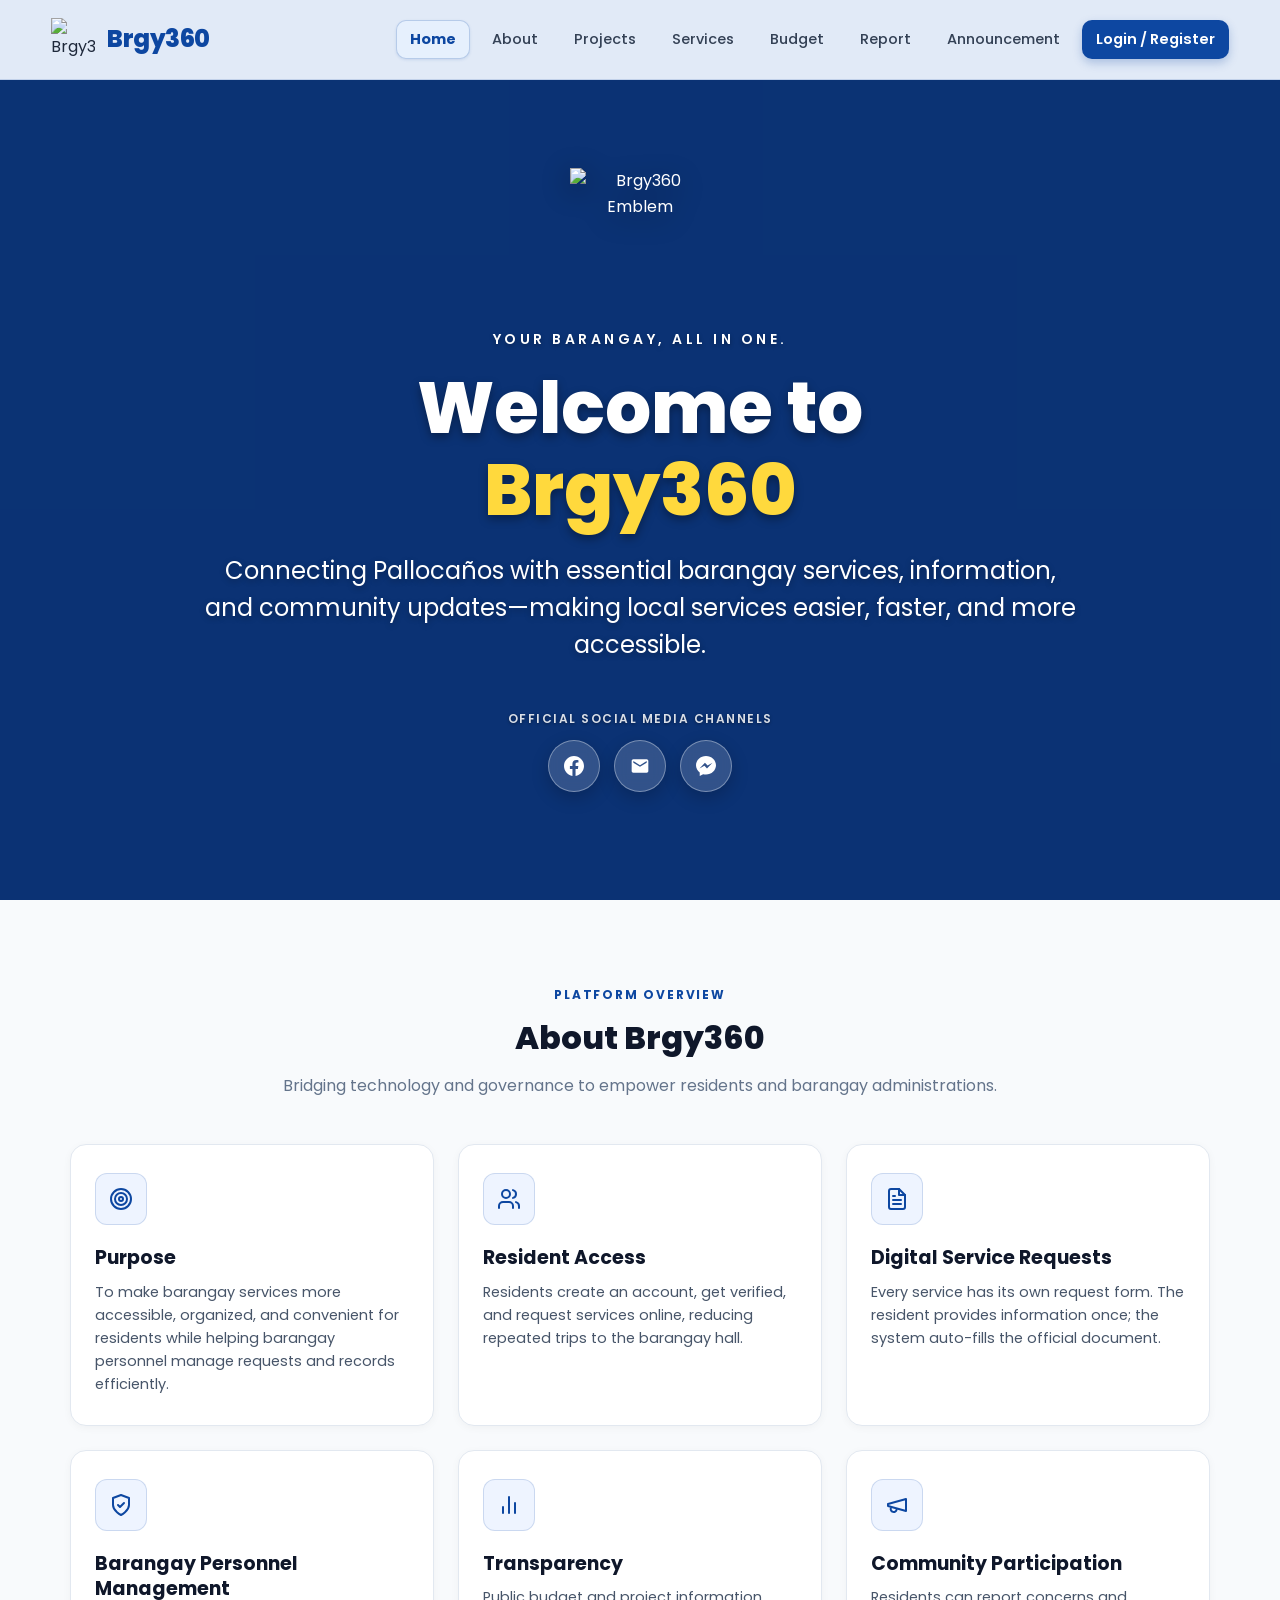
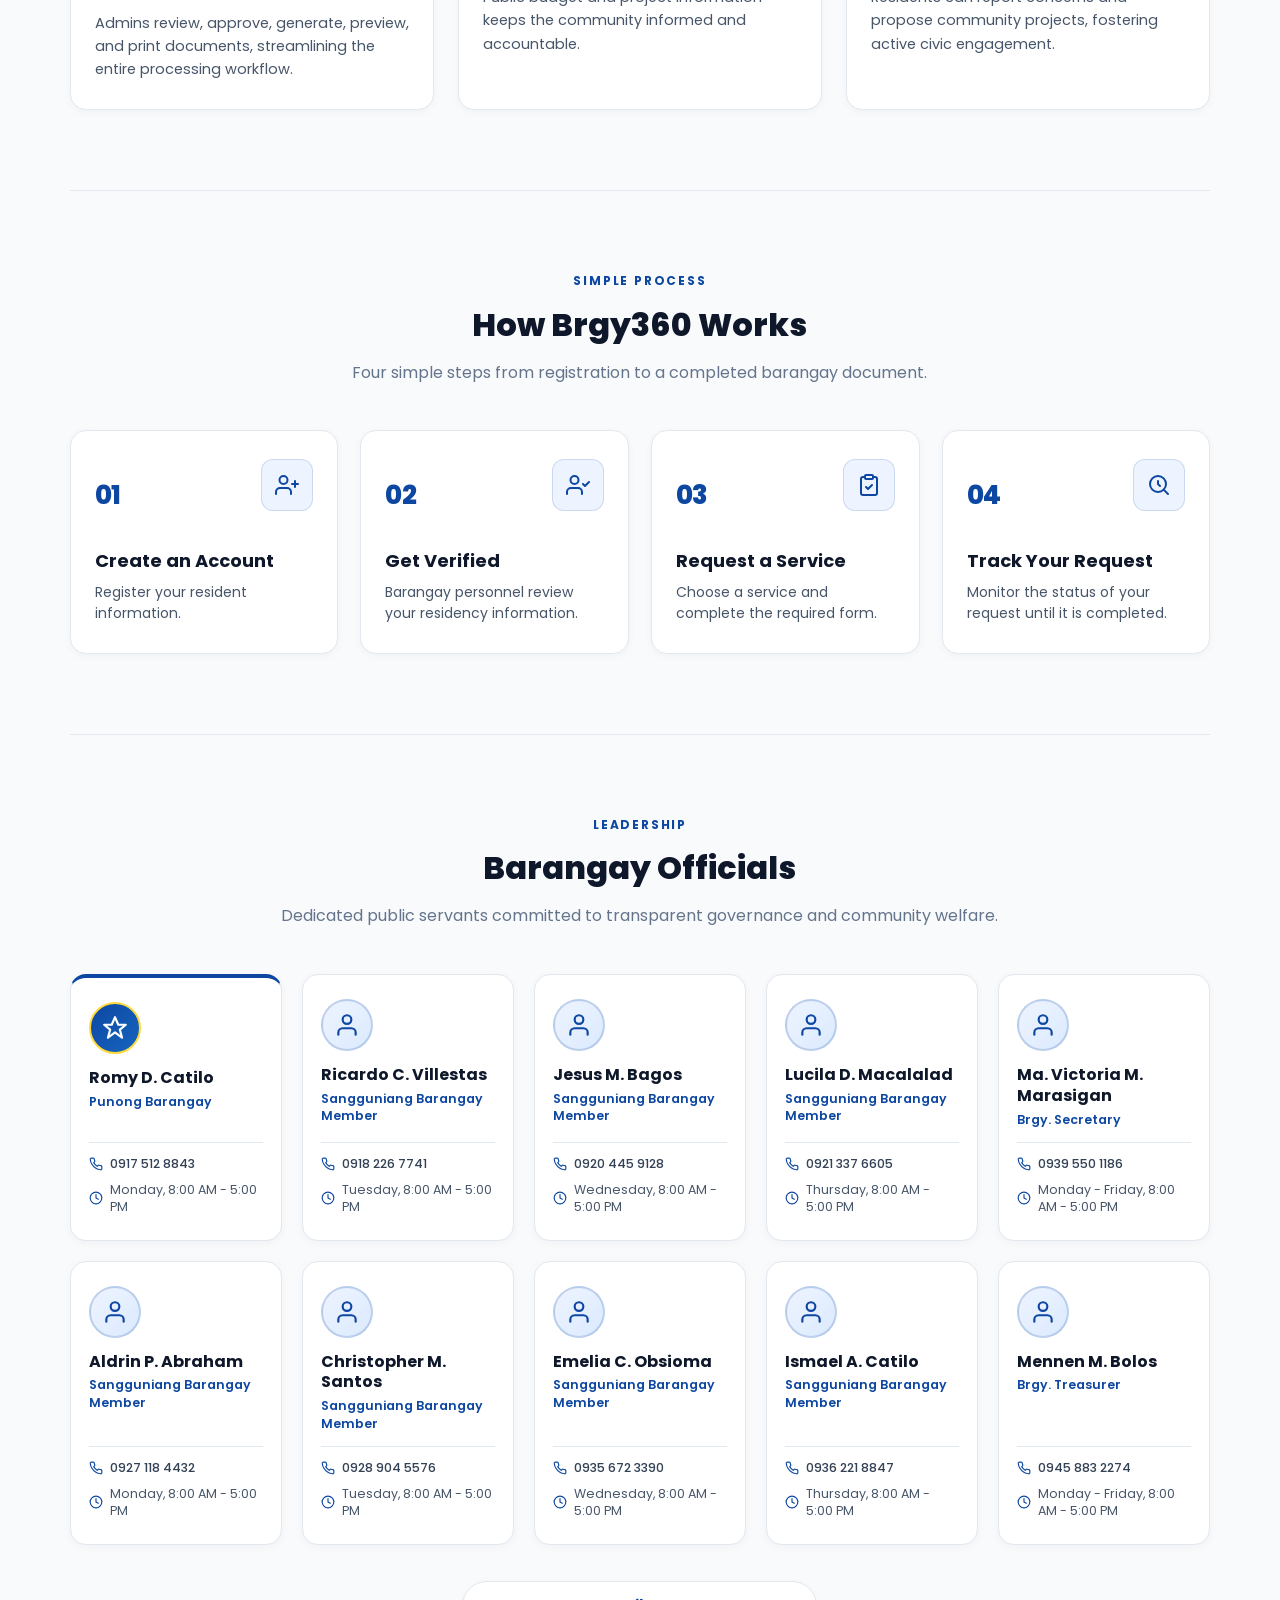
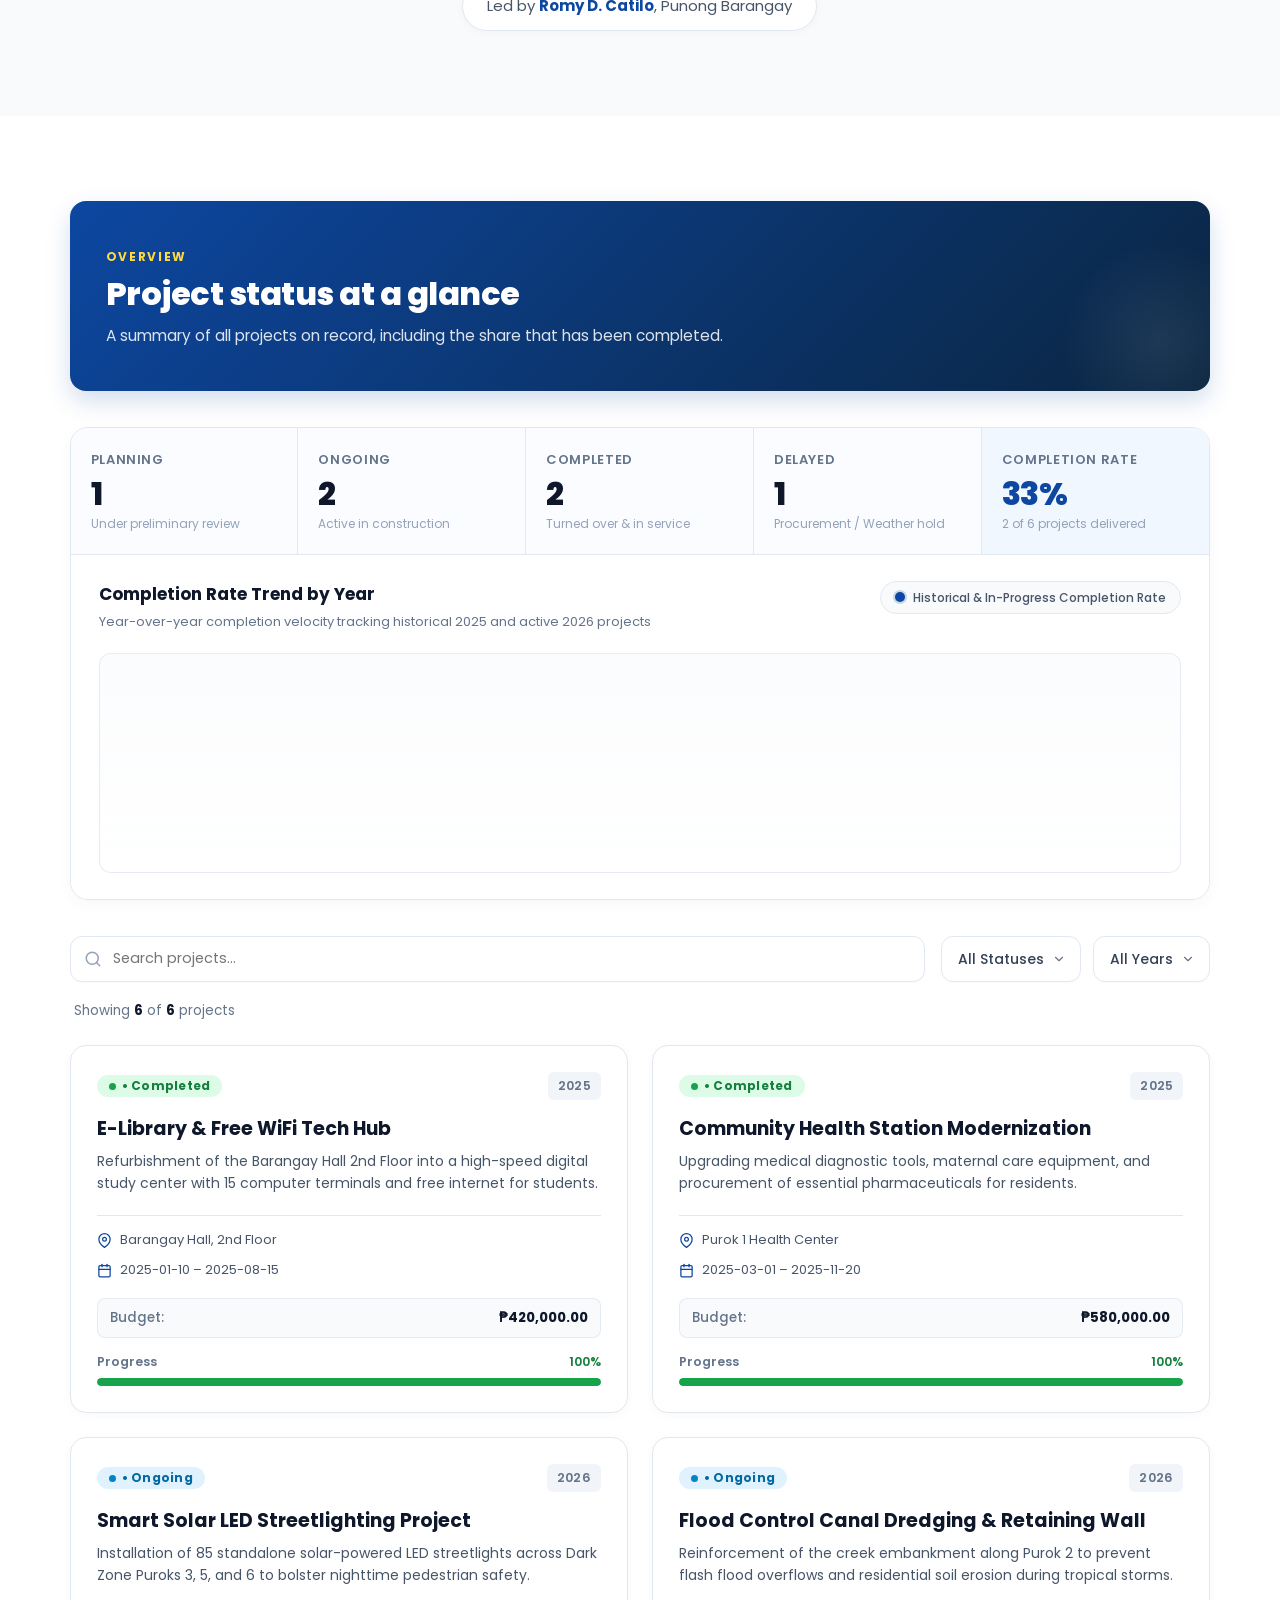
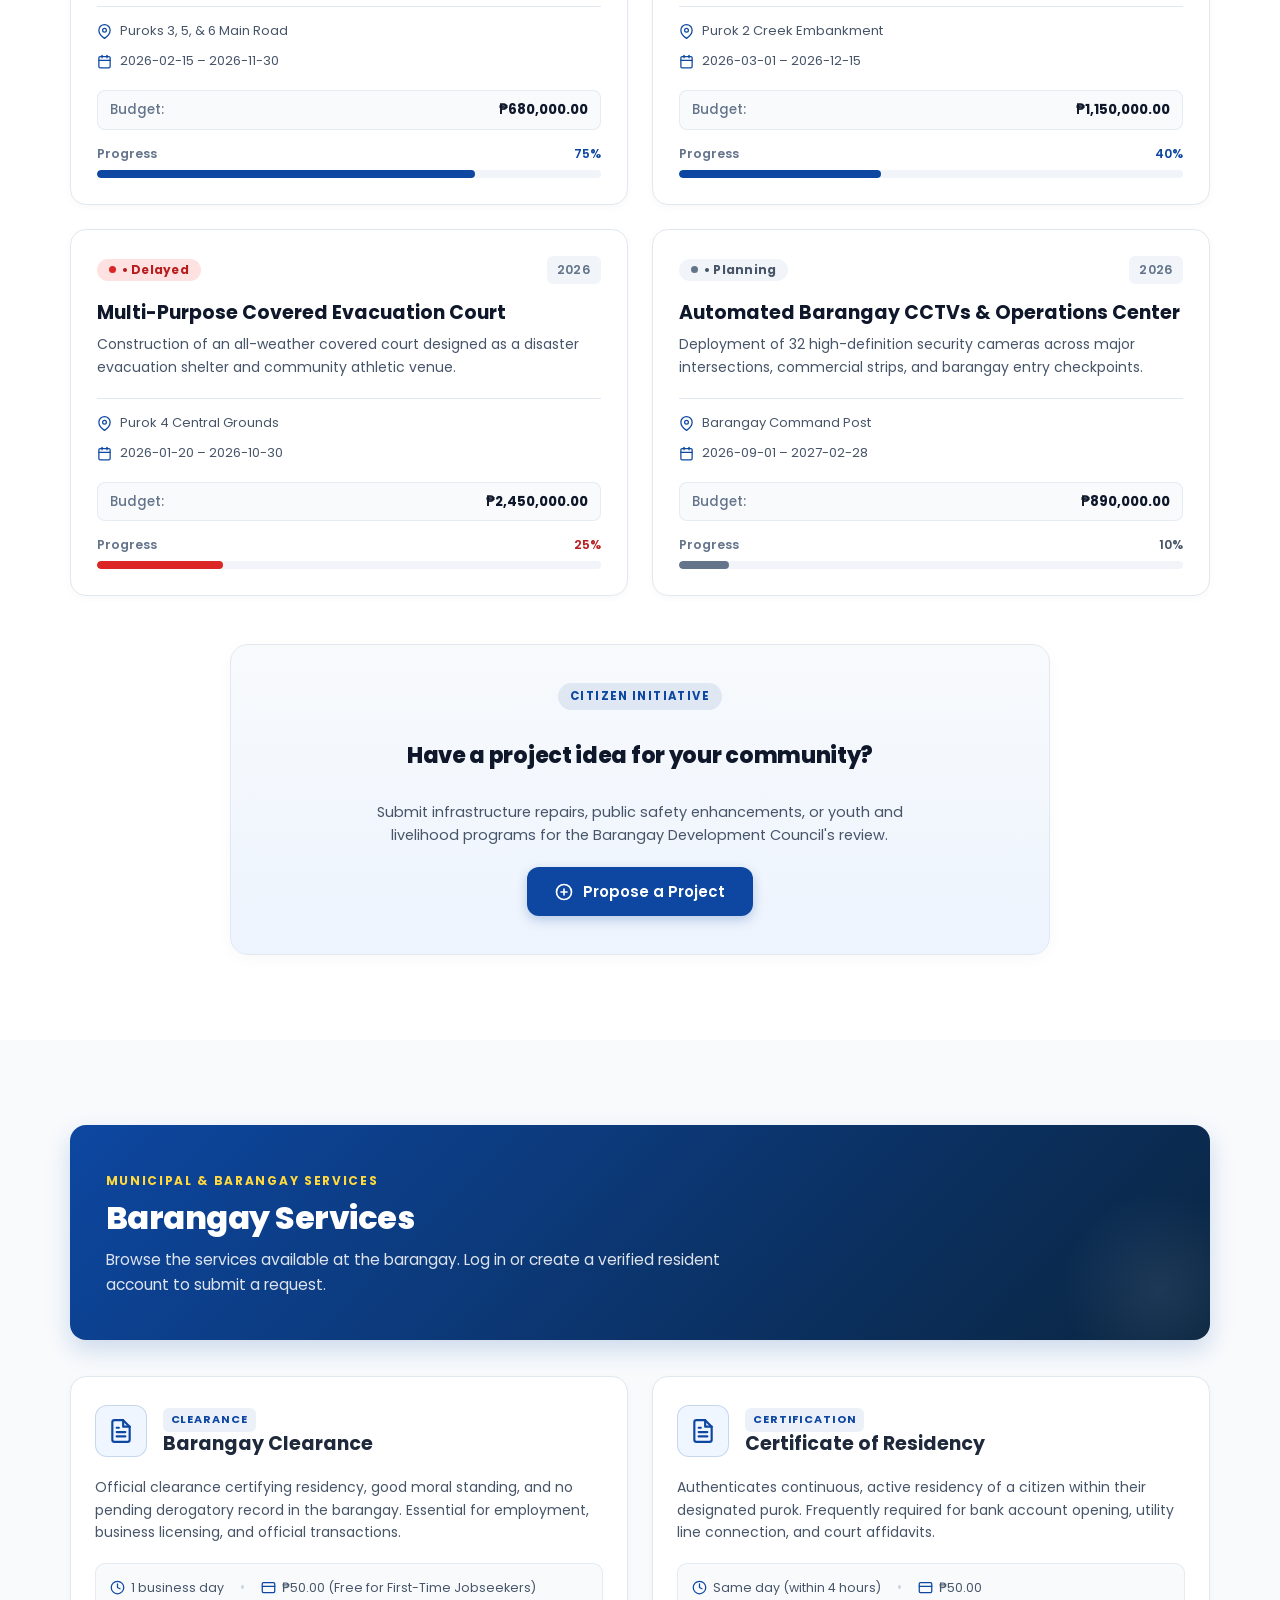
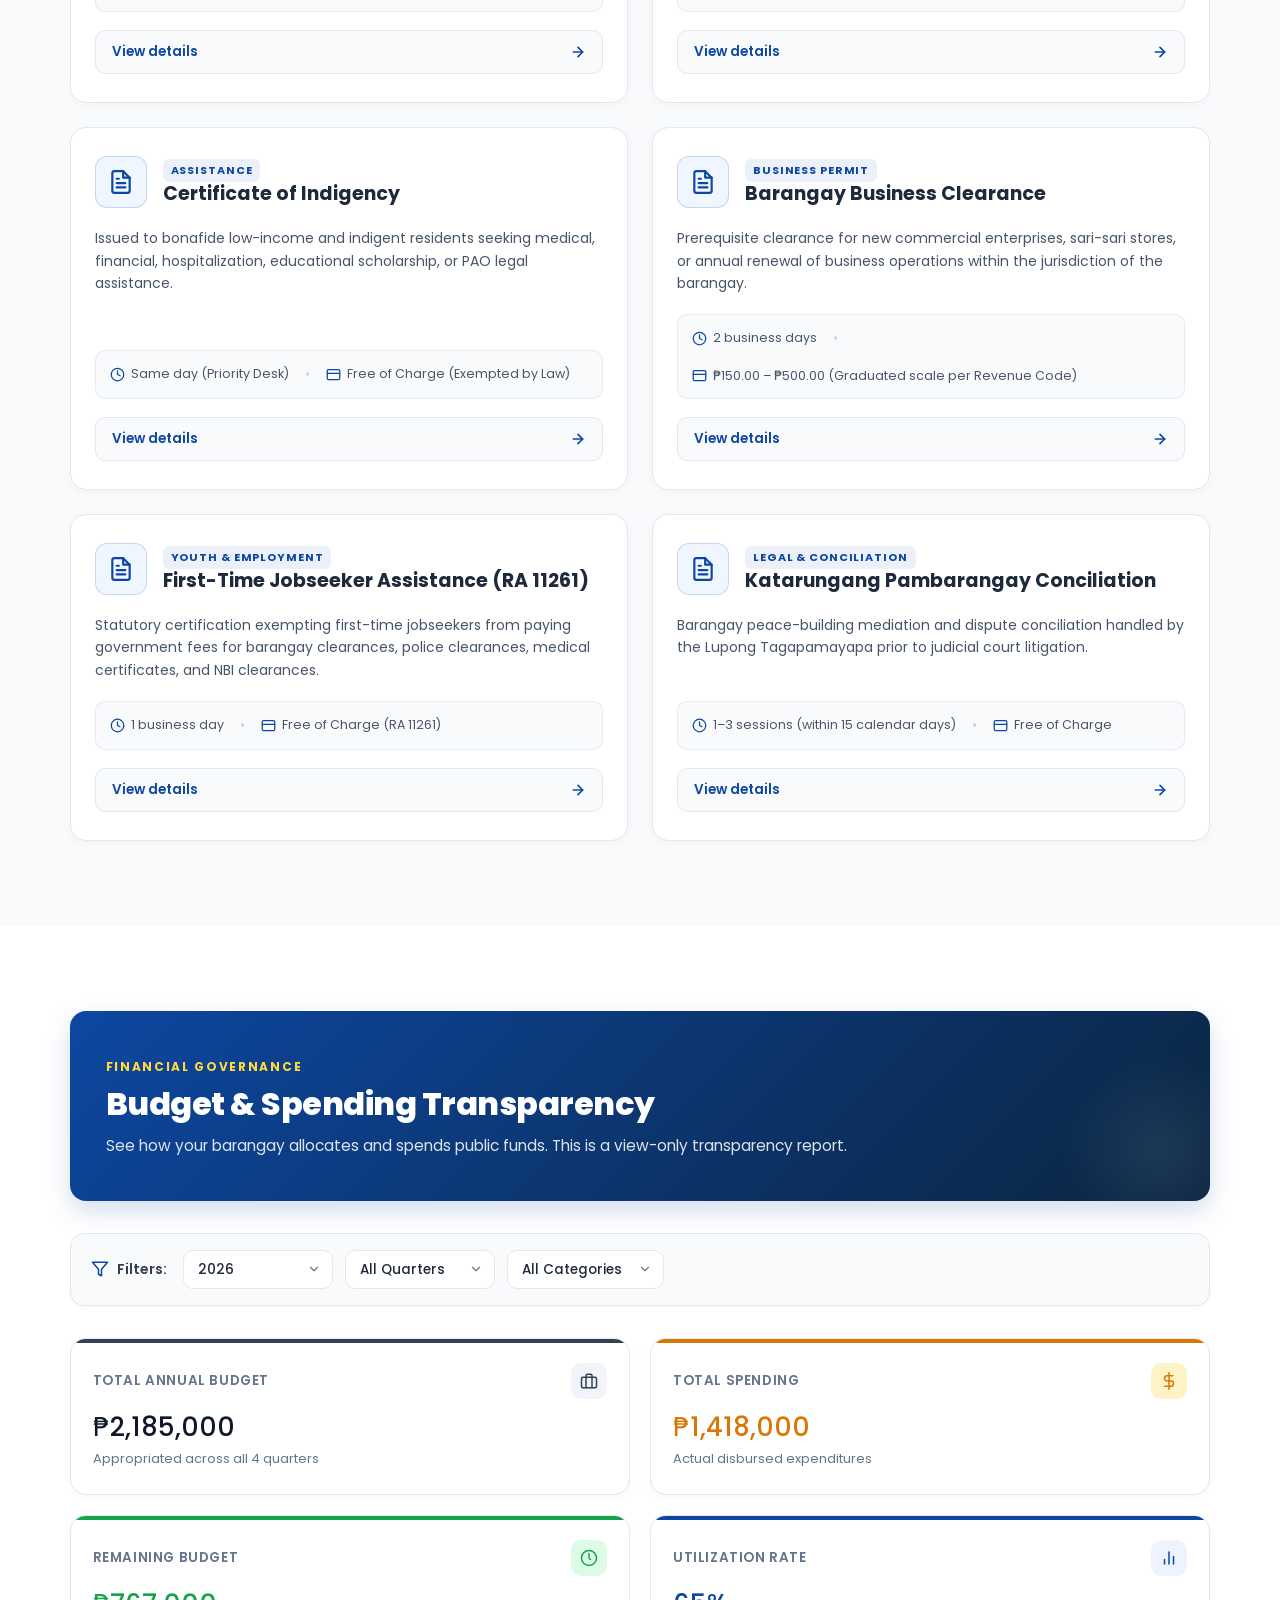
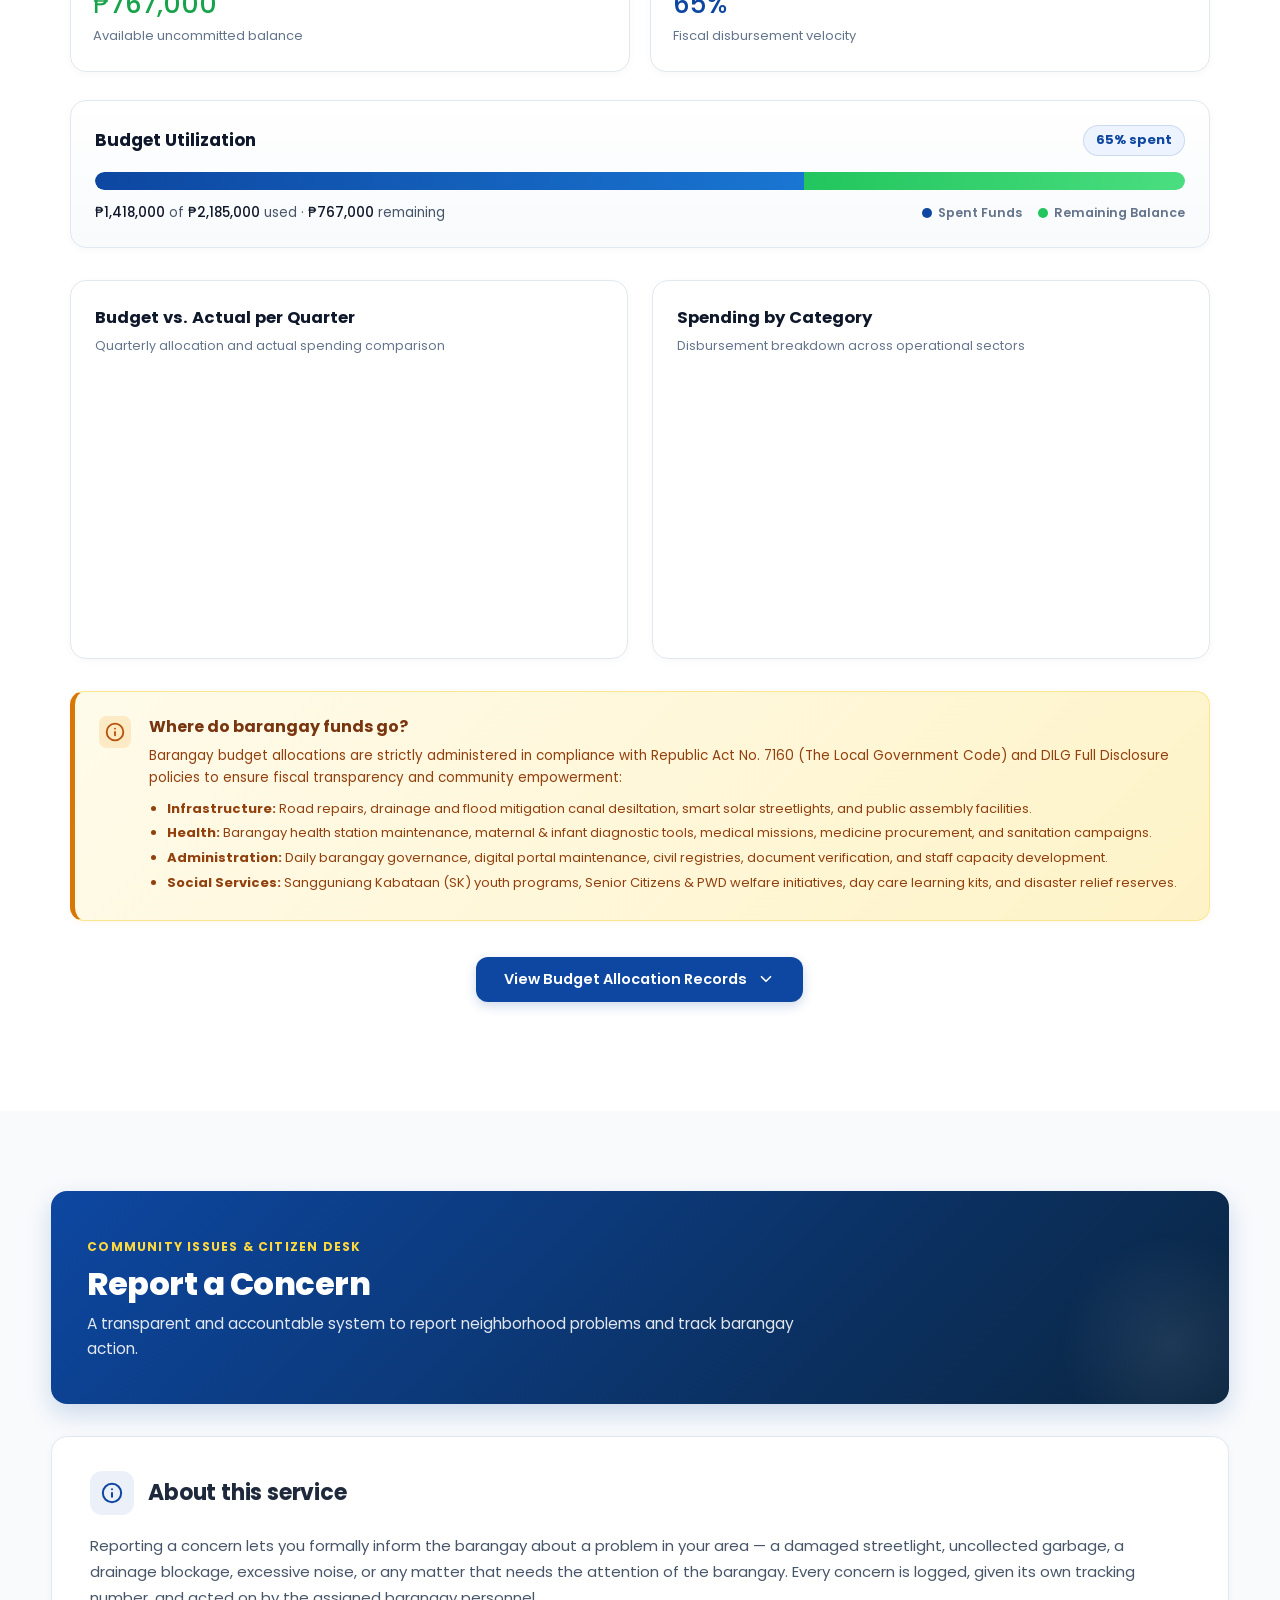
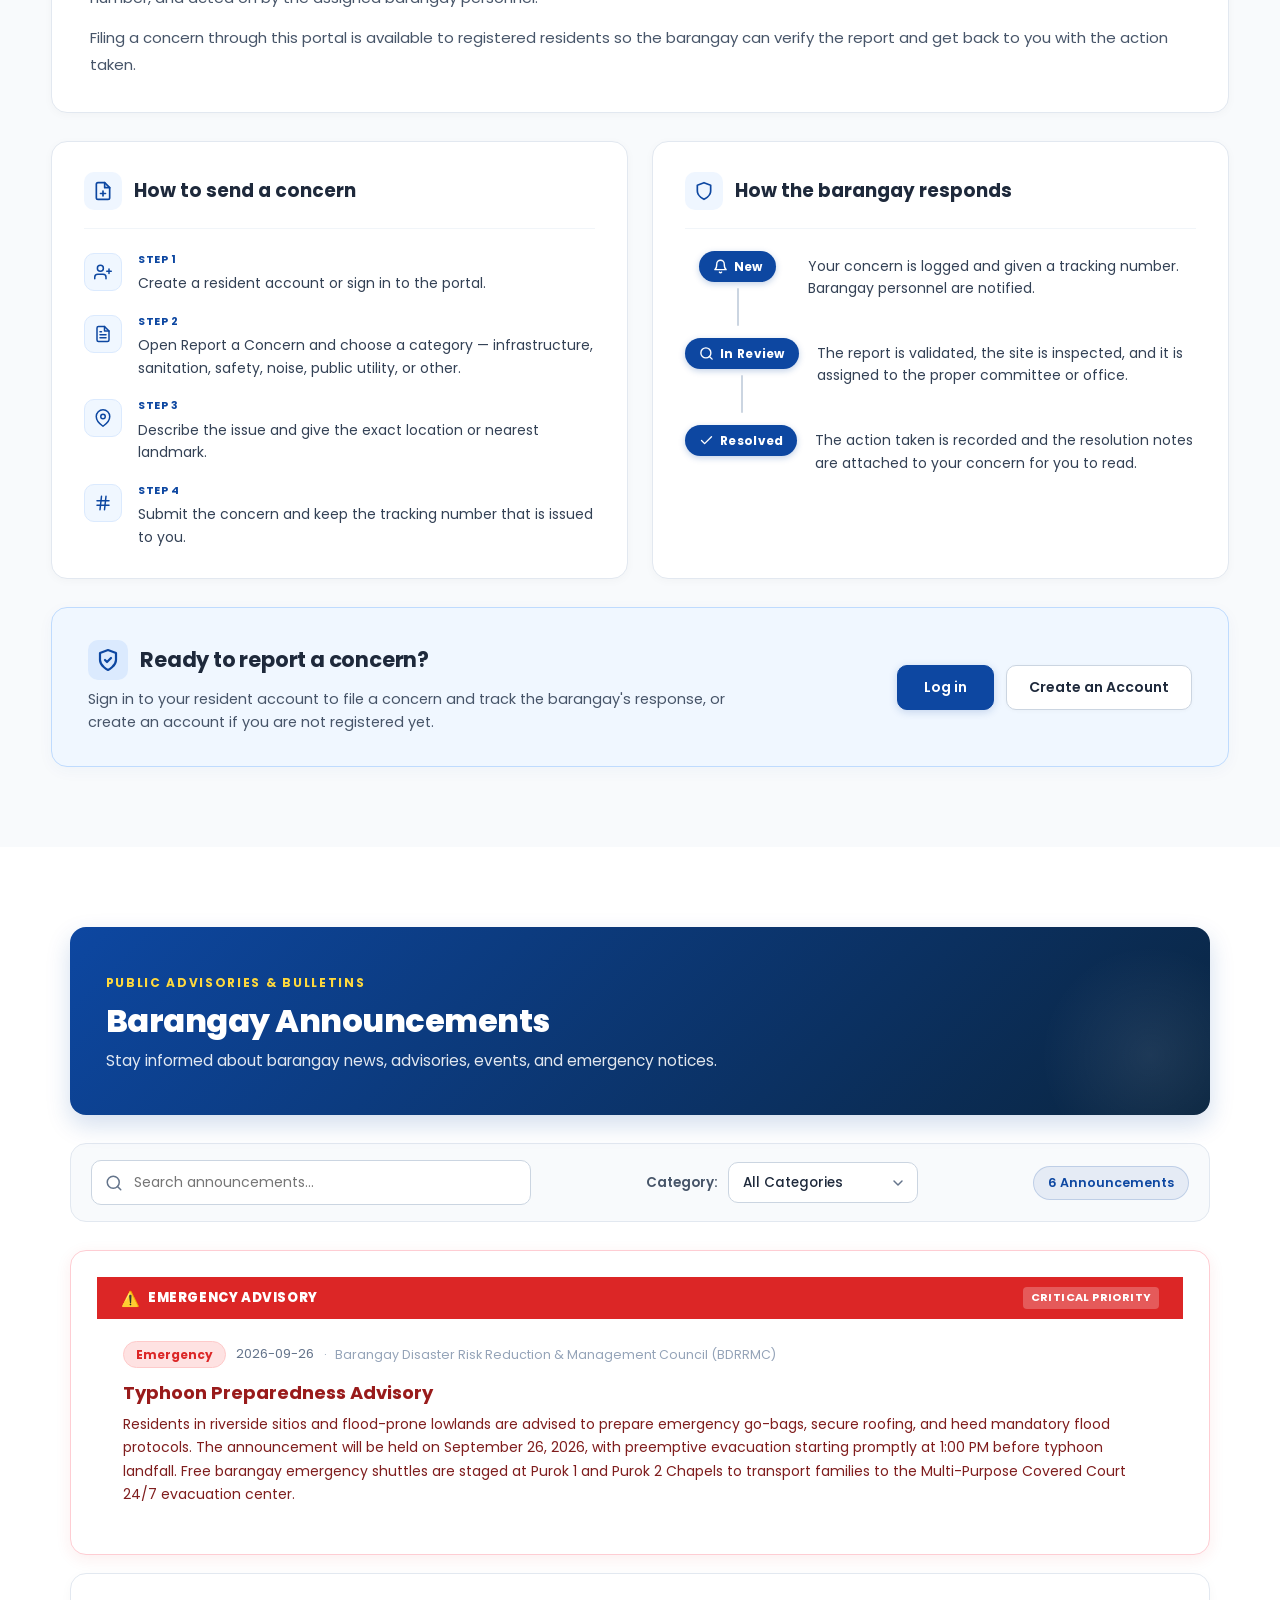
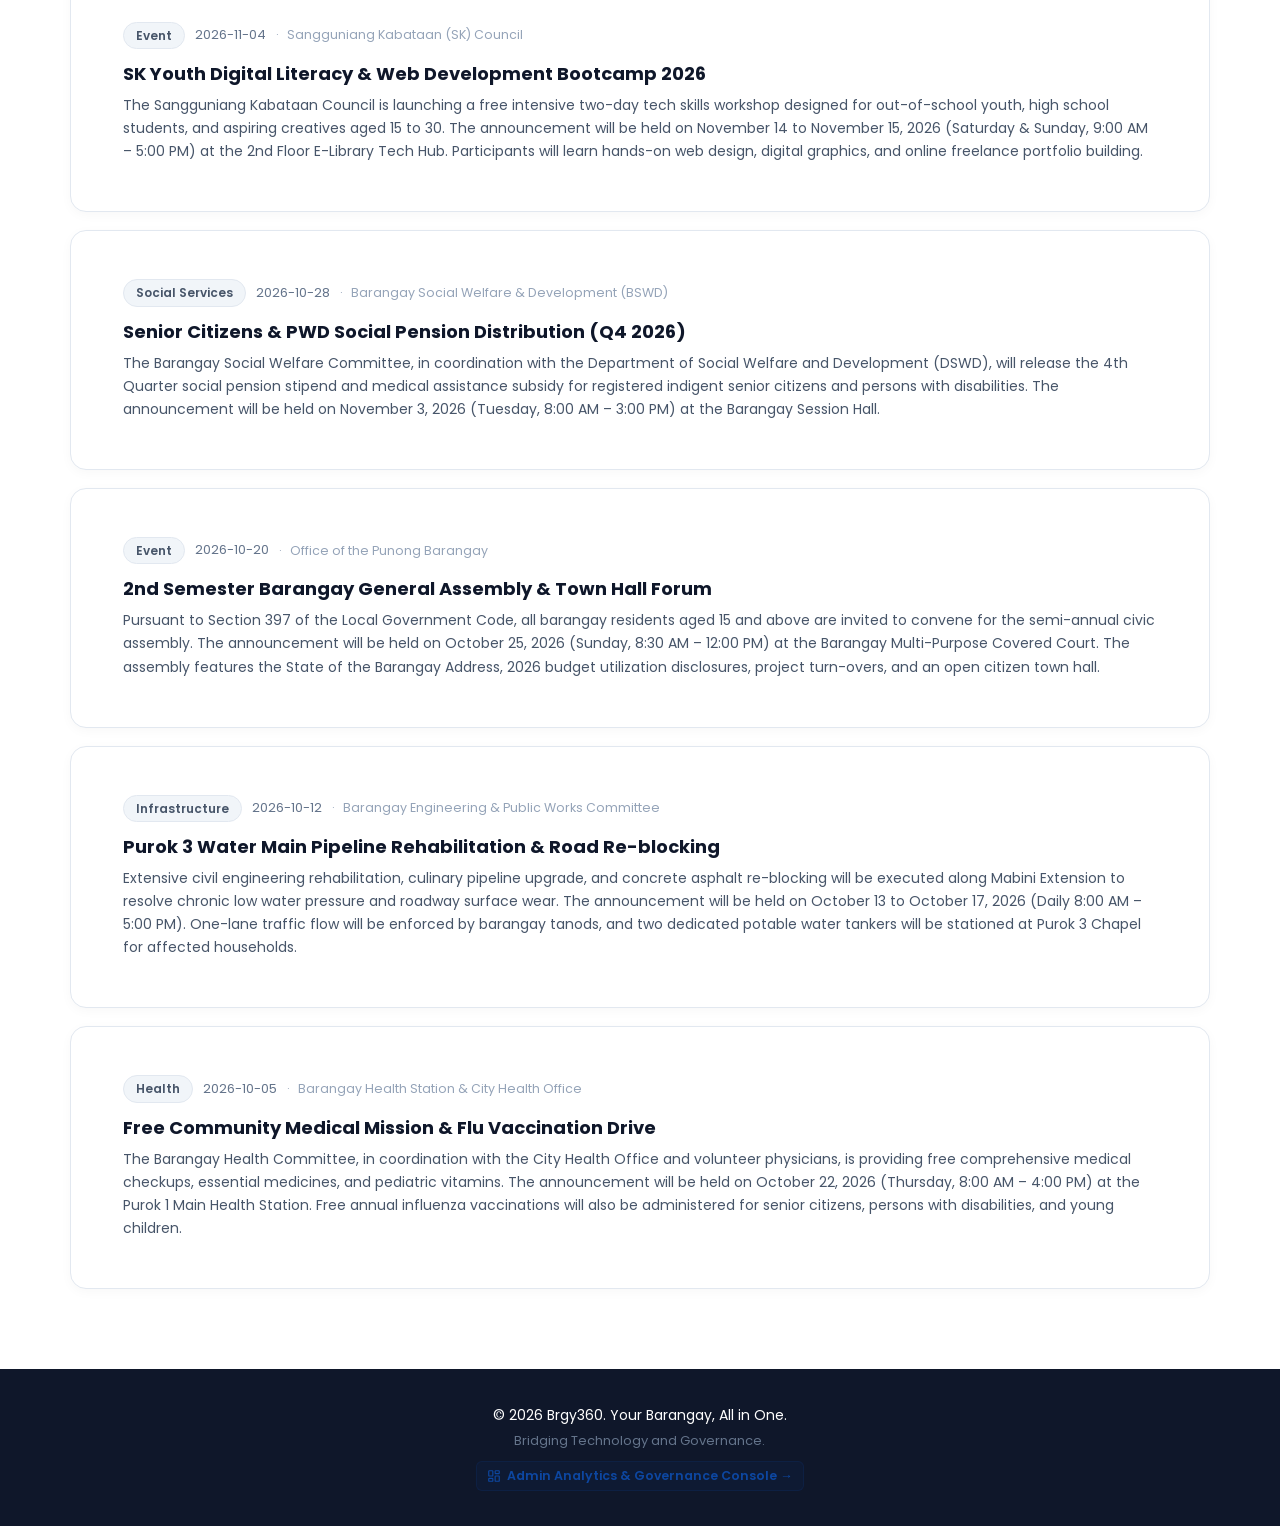
==== index.html @ e234892c "Add files via upload" ====
<!DOCTYPE html>
<html lang="en">
<head>
  <meta charset="UTF-8">
  <meta name="viewport" content="width=device-width, initial-scale=1.0">
  <title>Brgy360 - Barangay Services Platform</title>
  <meta name="description" content="Brgy360 civic governance platform with full-spectrum descriptive, predictive, and prescriptive analytics console for Barangay Pallocan West.">
  <meta property="og:title" content="Brgy360 - Barangay Services Platform">
  <meta property="og:description" content="Brgy360 civic governance platform with full-spectrum descriptive, predictive, and prescriptive analytics console for Barangay Pallocan West.">

  <!-- Google Font: Poppins (Complete weights for consistent typography) -->
  <link rel="preconnect" href="https://fonts.googleapis.com">
  <link rel="preconnect" href="https://fonts.gstatic.com" crossorigin>
  <link href="https://fonts.googleapis.com/css2?family=Poppins:ital,wght@0,300;0,400;0,500;0,600;0,700;0,800;0,900;1,400;1,600&display=swap" rel="stylesheet">

  <link rel="stylesheet" href="style.css">
  <link rel="stylesheet" href="about.css">
  <link rel="stylesheet" href="projects.css">
  <link rel="stylesheet" href="services.css">
  <link rel="stylesheet" href="budget.css">
  <link rel="stylesheet" href="announcements.css">
  <link rel="stylesheet" href="reports.css">
  <link rel="stylesheet" href="auth.css">
  <!-- Universal Authentication & Route Guard -->
  <script type="module" src="./auth.js"></script>
  <!-- Chart.js CDN for trend chart -->
  <script src="https://cdn.jsdelivr.net/npm/chart.js"></script>
</head>
<body>

  <!-- NAVBAR -->
  <nav class="navbar" id="navbar">
    <div class="nav-container">
      <!-- Left side: Logo & Title -->
      <a href="#home" class="logo-group">
        <img src="assets/logo.png" alt="Brgy360 Logo" class="nav-logo">
        <span class="nav-title">Brgy360</span>
      </a>

      <!-- Mobile hamburger toggle button -->
      <button class="menu-toggle" id="menuToggle" aria-label="Toggle Navigation">
        <span></span>
        <span></span>
        <span></span>
      </button>

      <!-- Right side: Navigation links -->
      <ul class="nav-links" id="navLinks">
        <li><a href="#home">Home</a></li>
        <li><a href="#about">About</a></li>
        <li><a href="#projects">Projects</a></li>
        <li><a href="#services">Services</a></li>
        <li><a href="#budget">Budget</a></li>
        <li><a href="#reports">Report</a></li>
        <li><a href="#announcements">Announcement</a></li>
        <li id="navAuthSlot"><a href="#login" class="nav-btn-auth" id="openLoginBtn">Login / Register</a></li>
      </ul>
    </div>
  </nav>

  <!-- HERO SECTION -->
  <header class="hero" id="home">

    <!-- Background photo slideshow -->
  <div class="hero-slides">
        <div class="hero-slide active" style="background-image: url('assets/brgy.jpg');"></div>
        <div class="hero-slide" style="background-image: url('assets/brgy1.jpg');"></div>
        <div class="hero-slide" style="background-image: url('assets/brgy2.jpg');"></div>
        <div class="hero-slide" style="background-image: url('assets/brgy3.jpg');"></div>
        <div class="hero-slide" style="background-image: url('assets/brgy4.jpg');"></div>
        <div class="hero-slide" style="background-image: url('assets/brgy5.jpg');"></div>
    </div>

    <div class="hero-content">
      <!-- Large centered logo (approx 140px) -->
      <img src="assets/logo1.png" alt="Brgy360 Emblem" class="hero-logo">

      <!-- Small uppercase tagline -->
      <p class="tagline">Your Barangay, All in One.</p>

      <!-- Main heading wrapping onto 2 lines -->
      <h1 class="hero-heading">
        <span class="text-white">Welcome to</span>
        <span class="text-yellow">Brgy360</span>
      </h1>

      <!-- Subheading -->
      <p class="hero-subheading">
        Connecting Pallocaños with essential barangay services, information, and community updates—making local services easier, faster, and more accessible.
      </p>

      <!-- Social Media Circular Link Buttons -->
      <div class="social-links-wrap">
        <span class="social-links-title">Official Social Media Channels</span>
        <div class="social-circle-group">
          <!-- Facebook -->
          <a href="https://www.facebook.com/profile.php?id=61553126976171" target="_blank" rel="noopener noreferrer" class="social-circle-btn facebook" title="Official Facebook Page" aria-label="Official Facebook Page">
            <svg viewBox="0 0 24 24"><path d="M24 12.073c0-6.627-5.373-12-12-12s-12 5.373-12 12c0 5.99 4.388 10.954 10.125 11.854v-8.385H7.078v-3.47h3.047V9.43c0-3.007 1.792-4.669 4.533-4.669 1.312 0 2.686.235 2.686.235v2.953H15.83c-1.491 0-1.956.925-1.956 1.874v2.25h3.328l-.532 3.47h-2.796v8.385C19.612 23.027 24 18.062 24 12.073z"/></svg>
          </a>

          <!-- Email -->
          <a href="https://mail.google.com/mail/?view=cm&fs=1&to=info.pallocanwest@gmail.com" target="_blank" rel="noopener noreferrer" class="social-circle-btn email" title="Official Barangay Email" aria-label="Official Barangay Email">
            <svg viewBox="0 0 24 24"><path d="M20 4H4c-1.1 0-1.99.9-1.99 2L2 18c0 1.1.9 2 2 2h16c1.1 0 2-.9 2-2V6c0-1.1-.9-2-2-2zm0 4l-8 5-8-5V6l8 5 8-5v2z"/></svg>
          </a>

          <!-- Messenger -->
          <a href="https://m.me/61553126976171" target="_blank" rel="noopener noreferrer" class="social-circle-btn messenger" title="Official Barangay Messenger Desk" aria-label="Official Messenger">
            <svg viewBox="0 0 24 24"><path d="M12 0C5.373 0 0 4.974 0 11.111c0 3.498 1.744 6.614 4.469 8.654V24l4.088-2.242c1.092.302 2.247.464 3.443.464 6.627 0 12-4.975 12-11.111C24 4.974 18.627 0 12 0zm1.191 14.963l-3.055-3.26-5.963 3.26L10.732 8.24l3.131 3.259L19.75 8.24l-6.559 6.723z"/></svg>
          </a>
        </div>
      </div>
    </div>
  </header>

  <!-- ==========================================================
       ABOUT SECTION (#about)
       Order:
       1. Feature cards (6 cards, 3 cols x 2 rows)
       2. "How Brgy360 Works" (4-step process)
       3. Barangay Officials (5 cols x 2 rows = 10 people total)
       ========================================================== -->


  <section class="section bg-light about-section" id="about">
    <div class="container">

      <!-- BLOCK 1: FEATURE CARDS BLOCK -->
      <div class="about-block">
        <div class="section-title-wrap">
          <span class="kicker">Platform Overview</span>
          <h2>About Brgy360</h2>
          <p>Bridging technology and governance to empower residents and barangay administrations.</p>
        </div>

        <div class="about-features-grid">
          <!-- Card 1: Purpose -->
          <article class="about-card feature-card">
            <div class="icon-tile" aria-hidden="true">
              <svg class="icon-svg" viewBox="0 0 24 24" fill="none" stroke="currentColor" stroke-width="2" stroke-linecap="round" stroke-linejoin="round">
                <circle cx="12" cy="12" r="10"/>
                <circle cx="12" cy="12" r="6"/>
                <circle cx="12" cy="12" r="2"/>
              </svg>
            </div>
            <h3>Purpose</h3>
            <p class="feature-card-desc">To make barangay services more accessible, organized, and convenient for residents while helping barangay personnel manage requests and records efficiently.</p>
          </article>

          <!-- Card 2: Resident Access -->
          <article class="about-card feature-card">
            <div class="icon-tile" aria-hidden="true">
              <svg class="icon-svg" viewBox="0 0 24 24" fill="none" stroke="currentColor" stroke-width="2" stroke-linecap="round" stroke-linejoin="round">
                <path d="M16 21v-2a4 4 0 0 0-4-4H6a4 4 0 0 0-4 4v2"/>
                <circle cx="9" cy="7" r="4"/>
                <path d="M22 21v-2a4 4 0 0 0-3-3.87"/>
                <path d="M16 3.13a4 4 0 0 1 0 7.75"/>
              </svg>
            </div>
            <h3>Resident Access</h3>
            <p class="feature-card-desc">Residents create an account, get verified, and request services online, reducing repeated trips to the barangay hall.</p>
          </article>

          <!-- Card 3: Digital Service Requests -->
          <article class="about-card feature-card">
            <div class="icon-tile" aria-hidden="true">
              <svg class="icon-svg" viewBox="0 0 24 24" fill="none" stroke="currentColor" stroke-width="2" stroke-linecap="round" stroke-linejoin="round">
                <path d="M14 2H6a2 2 0 0 0-2 2v16a2 2 0 0 0 2 2h12a2 2 0 0 0 2-2V8z"/>
                <polyline points="14 2 14 8 20 8"/>
                <line x1="16" y1="13" x2="8" y2="13"/>
                <line x1="16" y1="17" x2="8" y2="17"/>
                <polyline points="10 9 9 9 8 9"/>
              </svg>
            </div>
            <h3>Digital Service Requests</h3>
            <p class="feature-card-desc">Every service has its own request form. The resident provides information once; the system auto-fills the official document.</p>
          </article>

          <!-- Card 4: Barangay Personnel Management -->
          <article class="about-card feature-card">
            <div class="icon-tile" aria-hidden="true">
              <svg class="icon-svg" viewBox="0 0 24 24" fill="none" stroke="currentColor" stroke-width="2" stroke-linecap="round" stroke-linejoin="round">
                <path d="M12 22s8-4 8-10V5l-8-3-8 3v7c0 6 8 10 8 10z"/>
                <polyline points="9 12 11 14 15 10"/>
              </svg>
            </div>
            <h3>Barangay Personnel Management</h3>
            <p class="feature-card-desc">Admins review, approve, generate, preview, and print documents, streamlining the entire processing workflow.</p>
          </article>

          <!-- Card 5: Transparency -->
          <article class="about-card feature-card">
            <div class="icon-tile" aria-hidden="true">
              <svg class="icon-svg" viewBox="0 0 24 24" fill="none" stroke="currentColor" stroke-width="2" stroke-linecap="round" stroke-linejoin="round">
                <line x1="18" y1="20" x2="18" y2="10"/>
                <line x1="12" y1="20" x2="12" y2="4"/>
                <line x1="6" y1="20" x2="6" y2="14"/>
              </svg>
            </div>
            <h3>Transparency</h3>
            <p class="feature-card-desc">Public budget and project information keeps the community informed and accountable.</p>
          </article>

          <!-- Card 6: Community Participation -->
          <article class="about-card feature-card">
            <div class="icon-tile" aria-hidden="true">
              <svg class="icon-svg" viewBox="0 0 24 24" fill="none" stroke="currentColor" stroke-width="2" stroke-linecap="round" stroke-linejoin="round">
                <path d="m3 11 18-5v12L3 13v-2z"/>
                <path d="M11.6 16.8a3 3 0 1 1-5.8-1.6"/>
              </svg>
            </div>
            <h3>Community Participation</h3>
            <p class="feature-card-desc">Residents can report concerns and propose community projects, fostering active civic engagement.</p>
          </article>
        </div>
      </div>

      <!-- BLOCK 2: "HOW BRGY360 WORKS" (4-STEP PROCESS) -->
      <div class="about-block">
        <div class="section-title-wrap">
          <span class="kicker">SIMPLE PROCESS</span>
          <h2>How Brgy360 Works</h2>
          <p>Four simple steps from registration to a completed barangay document.</p>
        </div>

        <div class="about-steps-grid">
          <!-- Step 01 -->
          <article class="about-card step-card">
            <div class="step-header">
              <span class="step-number">01</span>
              <div class="icon-tile" aria-hidden="true">
                <svg class="icon-svg" viewBox="0 0 24 24" fill="none" stroke="currentColor" stroke-width="2" stroke-linecap="round" stroke-linejoin="round">
                  <path d="M16 21v-2a4 4 0 0 0-4-4H5a4 4 0 0 0-4 4v2"/>
                  <circle cx="8.5" cy="7" r="4"/>
                  <line x1="20" y1="8" x2="20" y2="14"/>
                  <line x1="23" y1="11" x2="17" y2="11"/>
                </svg>
              </div>
            </div>
            <h3>Create an Account</h3>
            <p class="step-card-desc">Register your resident information.</p>
          </article>

          <!-- Step 02 -->
          <article class="about-card step-card">
            <div class="step-header">
              <span class="step-number">02</span>
              <div class="icon-tile" aria-hidden="true">
                <svg class="icon-svg" viewBox="0 0 24 24" fill="none" stroke="currentColor" stroke-width="2" stroke-linecap="round" stroke-linejoin="round">
                  <path d="M16 21v-2a4 4 0 0 0-4-4H5a4 4 0 0 0-4 4v2"/>
                  <circle cx="8.5" cy="7" r="4"/>
                  <polyline points="17 11 19 13 23 9"/>
                </svg>
              </div>
            </div>
            <h3>Get Verified</h3>
            <p class="step-card-desc">Barangay personnel review your residency information.</p>
          </article>

          <!-- Step 03 -->
          <article class="about-card step-card">
            <div class="step-header">
              <span class="step-number">03</span>
              <div class="icon-tile" aria-hidden="true">
                <svg class="icon-svg" viewBox="0 0 24 24" fill="none" stroke="currentColor" stroke-width="2" stroke-linecap="round" stroke-linejoin="round">
                  <path d="M16 4h2a2 2 0 0 1 2 2v14a2 2 0 0 1-2 2H6a2 2 0 0 1-2-2V6a2 2 0 0 1 2-2h2"/>
                  <rect x="8" y="2" width="8" height="4" rx="1" ry="1"/>
                  <path d="M9 14l2 2 4-4"/>
                </svg>
              </div>
            </div>
            <h3>Request a Service</h3>
            <p class="step-card-desc">Choose a service and complete the required form.</p>
          </article>

          <!-- Step 04 -->
          <article class="about-card step-card">
            <div class="step-header">
              <span class="step-number">04</span>
              <div class="icon-tile" aria-hidden="true">
                <svg class="icon-svg" viewBox="0 0 24 24" fill="none" stroke="currentColor" stroke-width="2" stroke-linecap="round" stroke-linejoin="round">
                  <circle cx="11" cy="11" r="8"/>
                  <line x1="21" y1="21" x2="16.65" y2="16.65"/>
                  <polyline points="11 8 11 11 13 13"/>
                </svg>
              </div>
            </div>
            <h3>Track Your Request</h3>
            <p class="step-card-desc">Monitor the status of your request until it is completed.</p>
          </article>
        </div>
      </div>

      <!-- BLOCK 3: BARANGAY OFFICIALS (5x2 Grid - All 10 Officials) -->
      <div class="about-block">
        <div class="section-title-wrap">
          <span class="kicker">LEADERSHIP</span>
          <h2>Barangay Officials</h2>
          <p>Dedicated public servants committed to transparent governance and community welfare.</p>
        </div>

        <div class="about-officials-grid">

          <!-- ==========================================
               ROW 1, COLUMN 1: Punong Barangay
               ========================================== -->
          <article class="about-card official-card official-r1c1 is-punong-barangay">
            <div class="official-avatar" aria-hidden="true">
              <svg viewBox="0 0 24 24" fill="none" stroke="currentColor" stroke-width="2" stroke-linecap="round" stroke-linejoin="round">
                <path d="M12 2l3 7h7l-5.5 4.5 2 7.5-6.5-5-6.5 5 2-7.5-5.5-4.5h7z"/>
              </svg>
            </div>
            <h3>Romy D. Catilo</h3>
            <p class="official-position">Punong Barangay</p>
            <div class="official-meta">
              <div class="official-contact">
                <svg class="meta-icon" viewBox="0 0 24 24" fill="none" stroke="currentColor" stroke-width="2" stroke-linecap="round" stroke-linejoin="round" aria-hidden="true">
                  <path d="M22 16.92v3a2 2 0 0 1-2.18 2 19.79 19.79 0 0 1-8.63-3.07 19.5 19.5 0 0 1-6-6 19.79 19.79 0 0 1-3.07-8.67A2 2 0 0 1 4.11 2h3a2 2 0 0 1 2 1.72 12.84 12.84 0 0 0 .7 2.81 2 2 0 0 1-.45 2.11L8.09 9.91a16 16 0 0 0 6 6l1.27-1.27a2 2 0 0 1 2.11-.45 12.84 12.84 0 0 0 2.81.7A2 2 0 0 1 22 16.92z"/>
                </svg>
                <a href="tel:09175128843">0917 512 8843</a>
              </div>
              <div class="official-schedule">
                <svg class="meta-icon" viewBox="0 0 24 24" fill="none" stroke="currentColor" stroke-width="2" stroke-linecap="round" stroke-linejoin="round" aria-hidden="true">
                  <circle cx="12" cy="12" r="10"/>
                  <polyline points="12 6 12 12 16 14"/>
                </svg>
                <span>Monday, 8:00 AM - 5:00 PM</span>
              </div>
            </div>
          </article>

          <!-- ==========================================
               ROW 1, COLUMN 2: Sangguniang Member
               ========================================== -->
          <article class="about-card official-card official-r1c2">
            <div class="official-avatar" aria-hidden="true">
              <svg viewBox="0 0 24 24" fill="none" stroke="currentColor" stroke-width="2" stroke-linecap="round" stroke-linejoin="round">
                <path d="M20 21v-2a4 4 0 0 0-4-4H8a4 4 0 0 0-4 4v2"/>
                <circle cx="12" cy="7" r="4"/>
              </svg>
            </div>
            <h3>Ricardo C. Villestas</h3>
            <p class="official-position">Sangguniang Barangay Member</p>
            <div class="official-meta">
              <div class="official-contact">
                <svg class="meta-icon" viewBox="0 0 24 24" fill="none" stroke="currentColor" stroke-width="2" stroke-linecap="round" stroke-linejoin="round" aria-hidden="true">
                  <path d="M22 16.92v3a2 2 0 0 1-2.18 2 19.79 19.79 0 0 1-8.63-3.07 19.5 19.5 0 0 1-6-6 19.79 19.79 0 0 1-3.07-8.67A2 2 0 0 1 4.11 2h3a2 2 0 0 1 2 1.72 12.84 12.84 0 0 0 .7 2.81 2 2 0 0 1-.45 2.11L8.09 9.91a16 16 0 0 0 6 6l1.27-1.27a2 2 0 0 1 2.11-.45 12.84 12.84 0 0 0 2.81.7A2 2 0 0 1 22 16.92z"/>
                </svg>
                <a href="tel:09182267741">0918 226 7741</a>
              </div>
              <div class="official-schedule">
                <svg class="meta-icon" viewBox="0 0 24 24" fill="none" stroke="currentColor" stroke-width="2" stroke-linecap="round" stroke-linejoin="round" aria-hidden="true">
                  <circle cx="12" cy="12" r="10"/>
                  <polyline points="12 6 12 12 16 14"/>
                </svg>
                <span>Tuesday, 8:00 AM - 5:00 PM</span>
              </div>
            </div>
          </article>

          <!-- ==========================================
               ROW 1, COLUMN 3: Sangguniang Member
               ========================================== -->
          <article class="about-card official-card official-r1c3">
            <div class="official-avatar" aria-hidden="true">
              <svg viewBox="0 0 24 24" fill="none" stroke="currentColor" stroke-width="2" stroke-linecap="round" stroke-linejoin="round">
                <path d="M20 21v-2a4 4 0 0 0-4-4H8a4 4 0 0 0-4 4v2"/>
                <circle cx="12" cy="7" r="4"/>
              </svg>
            </div>
            <h3>Jesus M. Bagos</h3>
            <p class="official-position">Sangguniang Barangay Member</p>
            <div class="official-meta">
              <div class="official-contact">
                <svg class="meta-icon" viewBox="0 0 24 24" fill="none" stroke="currentColor" stroke-width="2" stroke-linecap="round" stroke-linejoin="round" aria-hidden="true">
                  <path d="M22 16.92v3a2 2 0 0 1-2.18 2 19.79 19.79 0 0 1-8.63-3.07 19.5 19.5 0 0 1-6-6 19.79 19.79 0 0 1-3.07-8.67A2 2 0 0 1 4.11 2h3a2 2 0 0 1 2 1.72 12.84 12.84 0 0 0 .7 2.81 2 2 0 0 1-.45 2.11L8.09 9.91a16 16 0 0 0 6 6l1.27-1.27a2 2 0 0 1 2.11-.45 12.84 12.84 0 0 0 2.81.7A2 2 0 0 1 22 16.92z"/>
                </svg>
                <a href="tel:09204459128">0920 445 9128</a>
              </div>
              <div class="official-schedule">
                <svg class="meta-icon" viewBox="0 0 24 24" fill="none" stroke="currentColor" stroke-width="2" stroke-linecap="round" stroke-linejoin="round" aria-hidden="true">
                  <circle cx="12" cy="12" r="10"/>
                  <polyline points="12 6 12 12 16 14"/>
                </svg>
                <span>Wednesday, 8:00 AM - 5:00 PM</span>
              </div>
            </div>
          </article>

          <!-- ==========================================
               ROW 1, COLUMN 4: Sangguniang Member
               ========================================== -->
          <article class="about-card official-card official-r1c4">
            <div class="official-avatar" aria-hidden="true">
              <svg viewBox="0 0 24 24" fill="none" stroke="currentColor" stroke-width="2" stroke-linecap="round" stroke-linejoin="round">
                <path d="M20 21v-2a4 4 0 0 0-4-4H8a4 4 0 0 0-4 4v2"/>
                <circle cx="12" cy="7" r="4"/>
              </svg>
            </div>
            <h3>Lucila D. Macalalad</h3>
            <p class="official-position">Sangguniang Barangay Member</p>
            <div class="official-meta">
              <div class="official-contact">
                <svg class="meta-icon" viewBox="0 0 24 24" fill="none" stroke="currentColor" stroke-width="2" stroke-linecap="round" stroke-linejoin="round" aria-hidden="true">
                  <path d="M22 16.92v3a2 2 0 0 1-2.18 2 19.79 19.79 0 0 1-8.63-3.07 19.5 19.5 0 0 1-6-6 19.79 19.79 0 0 1-3.07-8.67A2 2 0 0 1 4.11 2h3a2 2 0 0 1 2 1.72 12.84 12.84 0 0 0 .7 2.81 2 2 0 0 1-.45 2.11L8.09 9.91a16 16 0 0 0 6 6l1.27-1.27a2 2 0 0 1 2.11-.45 12.84 12.84 0 0 0 2.81.7A2 2 0 0 1 22 16.92z"/>
                </svg>
                <a href="tel:09213376605">0921 337 6605</a>
              </div>
              <div class="official-schedule">
                <svg class="meta-icon" viewBox="0 0 24 24" fill="none" stroke="currentColor" stroke-width="2" stroke-linecap="round" stroke-linejoin="round" aria-hidden="true">
                  <circle cx="12" cy="12" r="10"/>
                  <polyline points="12 6 12 12 16 14"/>
                </svg>
                <span>Thursday, 8:00 AM - 5:00 PM</span>
              </div>
            </div>
          </article>

          <!-- ====================================================
               ROW 1, COLUMN 5: Barangay Secretary
               ==================================================== -->
          <article class="about-card official-card official-r1c5">
            <div class="official-avatar" aria-hidden="true">
              <svg viewBox="0 0 24 24" fill="none" stroke="currentColor" stroke-width="2" stroke-linecap="round" stroke-linejoin="round">
                <path d="M20 21v-2a4 4 0 0 0-4-4H8a4 4 0 0 0-4 4v2"/>
                <circle cx="12" cy="7" r="4"/>
              </svg>
            </div>
            <h3>Ma. Victoria M. Marasigan</h3>
            <p class="official-position">Brgy. Secretary</p>
            <div class="official-meta">
              <div class="official-contact">
                <svg class="meta-icon" viewBox="0 0 24 24" fill="none" stroke="currentColor" stroke-width="2" stroke-linecap="round" stroke-linejoin="round" aria-hidden="true">
                  <path d="M22 16.92v3a2 2 0 0 1-2.18 2 19.79 19.79 0 0 1-8.63-3.07 19.5 19.5 0 0 1-6-6 19.79 19.79 0 0 1-3.07-8.67A2 2 0 0 1 4.11 2h3a2 2 0 0 1 2 1.72 12.84 12.84 0 0 0 .7 2.81 2 2 0 0 1-.45 2.11L8.09 9.91a16 16 0 0 0 6 6l1.27-1.27a2 2 0 0 1 2.11-.45 12.84 12.84 0 0 0 2.81.7A2 2 0 0 1 22 16.92z"/>
                </svg>
                <a href="tel:09395501186">0939 550 1186</a>
              </div>
              <div class="official-schedule">
                <svg class="meta-icon" viewBox="0 0 24 24" fill="none" stroke="currentColor" stroke-width="2" stroke-linecap="round" stroke-linejoin="round" aria-hidden="true">
                  <circle cx="12" cy="12" r="10"/>
                  <polyline points="12 6 12 12 16 14"/>
                </svg>
                <span>Monday - Friday, 8:00 AM - 5:00 PM</span>
              </div>
            </div>
          </article>

          <!-- ==========================================
               ROW 2, COLUMN 1: Sangguniang Member
               ========================================== -->
          <article class="about-card official-card official-r2c1">
            <div class="official-avatar" aria-hidden="true">
              <svg viewBox="0 0 24 24" fill="none" stroke="currentColor" stroke-width="2" stroke-linecap="round" stroke-linejoin="round">
                <path d="M20 21v-2a4 4 0 0 0-4-4H8a4 4 0 0 0-4 4v2"/>
                <circle cx="12" cy="7" r="4"/>
              </svg>
            </div>
            <h3>Aldrin P. Abraham</h3>
            <p class="official-position">Sangguniang Barangay Member</p>
            <div class="official-meta">
              <div class="official-contact">
                <svg class="meta-icon" viewBox="0 0 24 24" fill="none" stroke="currentColor" stroke-width="2" stroke-linecap="round" stroke-linejoin="round" aria-hidden="true">
                  <path d="M22 16.92v3a2 2 0 0 1-2.18 2 19.79 19.79 0 0 1-8.63-3.07 19.5 19.5 0 0 1-6-6 19.79 19.79 0 0 1-3.07-8.67A2 2 0 0 1 4.11 2h3a2 2 0 0 1 2 1.72 12.84 12.84 0 0 0 .7 2.81 2 2 0 0 1-.45 2.11L8.09 9.91a16 16 0 0 0 6 6l1.27-1.27a2 2 0 0 1 2.11-.45 12.84 12.84 0 0 0 2.81.7A2 2 0 0 1 22 16.92z"/>
                </svg>
                <a href="tel:09271184432">0927 118 4432</a>
              </div>
              <div class="official-schedule">
                <svg class="meta-icon" viewBox="0 0 24 24" fill="none" stroke="currentColor" stroke-width="2" stroke-linecap="round" stroke-linejoin="round" aria-hidden="true">
                  <circle cx="12" cy="12" r="10"/>
                  <polyline points="12 6 12 12 16 14"/>
                </svg>
                <span>Monday, 8:00 AM - 5:00 PM</span>
              </div>
            </div>
          </article>

          <!-- ==========================================
               ROW 2, COLUMN 2: Sangguniang Member
               ========================================== -->
          <article class="about-card official-card official-r2c2">
            <div class="official-avatar" aria-hidden="true">
              <svg viewBox="0 0 24 24" fill="none" stroke="currentColor" stroke-width="2" stroke-linecap="round" stroke-linejoin="round">
                <path d="M20 21v-2a4 4 0 0 0-4-4H8a4 4 0 0 0-4 4v2"/>
                <circle cx="12" cy="7" r="4"/>
              </svg>
            </div>
            <h3>Christopher M. Santos</h3>
            <p class="official-position">Sangguniang Barangay Member</p>
            <div class="official-meta">
              <div class="official-contact">
                <svg class="meta-icon" viewBox="0 0 24 24" fill="none" stroke="currentColor" stroke-width="2" stroke-linecap="round" stroke-linejoin="round" aria-hidden="true">
                  <path d="M22 16.92v3a2 2 0 0 1-2.18 2 19.79 19.79 0 0 1-8.63-3.07 19.5 19.5 0 0 1-6-6 19.79 19.79 0 0 1-3.07-8.67A2 2 0 0 1 4.11 2h3a2 2 0 0 1 2 1.72 12.84 12.84 0 0 0 .7 2.81 2 2 0 0 1-.45 2.11L8.09 9.91a16 16 0 0 0 6 6l1.27-1.27a2 2 0 0 1 2.11-.45 12.84 12.84 0 0 0 2.81.7A2 2 0 0 1 22 16.92z"/>
                </svg>
                <a href="tel:09289045576">0928 904 5576</a>
              </div>
              <div class="official-schedule">
                <svg class="meta-icon" viewBox="0 0 24 24" fill="none" stroke="currentColor" stroke-width="2" stroke-linecap="round" stroke-linejoin="round" aria-hidden="true">
                  <circle cx="12" cy="12" r="10"/>
                  <polyline points="12 6 12 12 16 14"/>
                </svg>
                <span>Tuesday, 8:00 AM - 5:00 PM</span>
              </div>
            </div>
          </article>

          <!-- ==========================================
               ROW 2, COLUMN 3: Sangguniang Member
               ========================================== -->
          <article class="about-card official-card official-r2c3">
            <div class="official-avatar" aria-hidden="true">
              <svg viewBox="0 0 24 24" fill="none" stroke="currentColor" stroke-width="2" stroke-linecap="round" stroke-linejoin="round">
                <path d="M20 21v-2a4 4 0 0 0-4-4H8a4 4 0 0 0-4 4v2"/>
                <circle cx="12" cy="7" r="4"/>
              </svg>
            </div>
            <h3>Emelia C. Obsioma</h3>
            <p class="official-position">Sangguniang Barangay Member</p>
            <div class="official-meta">
              <div class="official-contact">
                <svg class="meta-icon" viewBox="0 0 24 24" fill="none" stroke="currentColor" stroke-width="2" stroke-linecap="round" stroke-linejoin="round" aria-hidden="true">
                  <path d="M22 16.92v3a2 2 0 0 1-2.18 2 19.79 19.79 0 0 1-8.63-3.07 19.5 19.5 0 0 1-6-6 19.79 19.79 0 0 1-3.07-8.67A2 2 0 0 1 4.11 2h3a2 2 0 0 1 2 1.72 12.84 12.84 0 0 0 .7 2.81 2 2 0 0 1-.45 2.11L8.09 9.91a16 16 0 0 0 6 6l1.27-1.27a2 2 0 0 1 2.11-.45 12.84 12.84 0 0 0 2.81.7A2 2 0 0 1 22 16.92z"/>
                </svg>
                <a href="tel:09356723390">0935 672 3390</a>
              </div>
              <div class="official-schedule">
                <svg class="meta-icon" viewBox="0 0 24 24" fill="none" stroke="currentColor" stroke-width="2" stroke-linecap="round" stroke-linejoin="round" aria-hidden="true">
                  <circle cx="12" cy="12" r="10"/>
                  <polyline points="12 6 12 12 16 14"/>
                </svg>
                <span>Wednesday, 8:00 AM - 5:00 PM</span>
              </div>
            </div>
          </article>

          <!-- ==========================================
               ROW 2, COLUMN 4: Sangguniang Member
               ========================================== -->
          <article class="about-card official-card official-r2c4">
            <div class="official-avatar" aria-hidden="true">
              <svg viewBox="0 0 24 24" fill="none" stroke="currentColor" stroke-width="2" stroke-linecap="round" stroke-linejoin="round">
                <path d="M20 21v-2a4 4 0 0 0-4-4H8a4 4 0 0 0-4 4v2"/>
                <circle cx="12" cy="7" r="4"/>
              </svg>
            </div>
            <h3>Ismael A. Catilo</h3>
            <p class="official-position">Sangguniang Barangay Member</p>
            <div class="official-meta">
              <div class="official-contact">
                <svg class="meta-icon" viewBox="0 0 24 24" fill="none" stroke="currentColor" stroke-width="2" stroke-linecap="round" stroke-linejoin="round" aria-hidden="true">
                  <path d="M22 16.92v3a2 2 0 0 1-2.18 2 19.79 19.79 0 0 1-8.63-3.07 19.5 19.5 0 0 1-6-6 19.79 19.79 0 0 1-3.07-8.67A2 2 0 0 1 4.11 2h3a2 2 0 0 1 2 1.72 12.84 12.84 0 0 0 .7 2.81 2 2 0 0 1-.45 2.11L8.09 9.91a16 16 0 0 0 6 6l1.27-1.27a2 2 0 0 1 2.11-.45 12.84 12.84 0 0 0 2.81.7A2 2 0 0 1 22 16.92z"/>
                </svg>
                <a href="tel:09362218847">0936 221 8847</a>
              </div>
              <div class="official-schedule">
                <svg class="meta-icon" viewBox="0 0 24 24" fill="none" stroke="currentColor" stroke-width="2" stroke-linecap="round" stroke-linejoin="round" aria-hidden="true">
                  <circle cx="12" cy="12" r="10"/>
                  <polyline points="12 6 12 12 16 14"/>
                </svg>
                <span>Thursday, 8:00 AM - 5:00 PM</span>
              </div>
            </div>
          </article>

          <!-- ====================================================
               ROW 2, COLUMN 5: Barangay Treasurer
               ==================================================== -->
          <article class="about-card official-card official-r2c5">
            <div class="official-avatar" aria-hidden="true">
              <svg viewBox="0 0 24 24" fill="none" stroke="currentColor" stroke-width="2" stroke-linecap="round" stroke-linejoin="round">
                <path d="M20 21v-2a4 4 0 0 0-4-4H8a4 4 0 0 0-4 4v2"/>
                <circle cx="12" cy="7" r="4"/>
              </svg>
            </div>
            <h3>Mennen M. Bolos</h3>
            <p class="official-position">Brgy. Treasurer</p>
            <div class="official-meta">
              <div class="official-contact">
                <svg class="meta-icon" viewBox="0 0 24 24" fill="none" stroke="currentColor" stroke-width="2" stroke-linecap="round" stroke-linejoin="round" aria-hidden="true">
                  <path d="M22 16.92v3a2 2 0 0 1-2.18 2 19.79 19.79 0 0 1-8.63-3.07 19.5 19.5 0 0 1-6-6 19.79 19.79 0 0 1-3.07-8.67A2 2 0 0 1 4.11 2h3a2 2 0 0 1 2 1.72 12.84 12.84 0 0 0 .7 2.81 2 2 0 0 1-.45 2.11L8.09 9.91a16 16 0 0 0 6 6l1.27-1.27a2 2 0 0 1 2.11-.45 12.84 12.84 0 0 0 2.81.7A2 2 0 0 1 22 16.92z"/>
                </svg>
                <a href="tel:09458832274">0945 883 2274</a>
              </div>
              <div class="official-schedule">
                <svg class="meta-icon" viewBox="0 0 24 24" fill="none" stroke="currentColor" stroke-width="2" stroke-linecap="round" stroke-linejoin="round" aria-hidden="true">
                  <circle cx="12" cy="12" r="10"/>
                  <polyline points="12 6 12 12 16 14"/>
                </svg>
                <span>Monday - Friday, 8:00 AM - 5:00 PM</span>
              </div>
            </div>
          </article>

        </div>

        <!-- Leadership Footer Line -->
        <div class="officials-footer-wrap">
          <p class="officials-footer">Led by <strong>Romy D. Catilo</strong>, Punong Barangay</p>
        </div>
      </div>

    </div>
  </section>

  <!-- PROJECTS SECTION (#projects) -->
  <section class="section" id="projects">
    <div class="container">

      <!-- 1. SECTION OVERVIEW (Top Header) -->
      <div class="projects-section-header">
        <span class="projects-kicker">OVERVIEW</span>
        <h2>Project status at a glance</h2>
        <p>A summary of all projects on record, including the share that has been completed.</p>
      </div>

      <!-- 2. METRICS DISPLAY & TREND CHART (Top Dashboard Block) -->
      <div class="projects-dashboard-block">
        <!-- KPI Row: 5 horizontal slots -->
        <div class="kpi-row" role="region" aria-label="Project Status Summary KPIs">
          <div class="kpi-slot">
            <span class="kpi-label">Planning</span>
            <span class="kpi-value" id="kpiPlanning">1</span>
            <span class="kpi-subtext">Under preliminary review</span>
          </div>
          <div class="kpi-slot">
            <span class="kpi-label">Ongoing</span>
            <span class="kpi-value" id="kpiOngoing">2</span>
            <span class="kpi-subtext">Active in construction</span>
          </div>
          <div class="kpi-slot">
            <span class="kpi-label">Completed</span>
            <span class="kpi-value" id="kpiCompleted">2</span>
            <span class="kpi-subtext">Turned over & in service</span>
          </div>
          <div class="kpi-slot">
            <span class="kpi-label">Delayed</span>
            <span class="kpi-value" id="kpiDelayed">1</span>
            <span class="kpi-subtext">Procurement / Weather hold</span>
          </div>
          <div class="kpi-slot kpi-slot-highlight">
            <span class="kpi-label">Completion Rate</span>
            <span class="kpi-value kpi-rate-accent" id="kpiRate">33%</span>
            <span class="kpi-subtext">2 of 6 projects delivered</span>
          </div>
        </div>

        <!-- Trend Chart Block: Tracking 2025 (100%) to 2026 (23%) -->
        <div class="projects-trend-block">
          <div class="trend-header">
            <div>
              <h3 class="trend-title">Completion Rate Trend by Year</h3>
              <p class="trend-subtitle">Year-over-year completion velocity tracking historical 2025 and active 2026 projects</p>
            </div>
            <div class="trend-legend">
              <span class="legend-indicator"></span>
              <span class="legend-text">Historical & In-Progress Completion Rate</span>
            </div>
          </div>

          <div class="trend-chart-container">
            <div class="chart-wrapper" style="position: relative; width: 100%; height: 200px; max-height: 220px;">
              <canvas id="projectTrendChart" aria-label="Completion Rate Trend Line Chart tracking 2025 (100%) to 2026 (23%)" role="img"></canvas>
            </div>
          </div>
        </div>
      </div>

      <!-- 3. CONTROLS & FILTER BAR -->
      <div class="projects-controls-bar">
        <div class="search-input-wrap">
          <svg class="search-icon" viewBox="0 0 24 24" fill="none" stroke="currentColor" stroke-width="2" stroke-linecap="round" stroke-linejoin="round" aria-hidden="true">
            <circle cx="11" cy="11" r="8"></circle>
            <line x1="21" y1="21" x2="16.65" y2="16.65"></line>
          </svg>
          <input type="text" id="projectSearchInput" class="project-search-input" placeholder="Search projects..." aria-label="Search projects by name, description, or location">
          <button type="button" id="clearSearchBtn" class="clear-search-btn" aria-label="Clear search query" style="display: none;">&times;</button>
        </div>

        <div class="filter-dropdowns-wrap">
          <div class="custom-select-wrap">
            <select id="projectStatusFilter" class="project-filter-select" aria-label="Filter by project status">
              <option value="all">All Statuses</option>
              <option value="planning">Planning</option>
              <option value="ongoing">Ongoing</option>
              <option value="completed">Completed</option>
              <option value="delayed">Delayed</option>
            </select>
          </div>

          <div class="custom-select-wrap">
            <select id="projectYearFilter" class="project-filter-select" aria-label="Filter by project year">
              <option value="all">All Years</option>
              <option value="2026">2026</option>
              <option value="2025">2025</option>
            </select>
          </div>
        </div>
      </div>

      <!-- Active Filter Status & Count -->
      <div class="projects-results-count">
        <span>Showing <strong id="visibleProjectsCount">6</strong> of <strong>6</strong> projects</span>
        <button type="button" id="resetFiltersBtn" class="reset-filters-btn" style="display: none;">Reset Filters</button>
      </div>

      <!-- 4. PROJECT CARDS GRID (2-Column Grid Layout) -->
      <div class="projects-grid" id="projectsGrid">

        <!-- Project Card 1: Completed, 2025 -->
        <article class="project-card card-completed" data-status="completed" data-year="2025">
          <div>
            <!-- Top Row: Status badge pill on top-left, Year on top-right -->
            <div class="project-card-top">
              <span class="status-badge-pill">
                <span class="status-dot"></span>
                • Completed
              </span>
              <span class="project-year-pill">2025</span>
            </div>

            <!-- Title & Description -->
            <div class="project-card-body">
              <h3 class="project-title">E-Library & Free WiFi Tech Hub</h3>
              <p class="project-desc">Refurbishment of the Barangay Hall 2nd Floor into a high-speed digital study center with 15 computer terminals and free internet for students.</p>
            </div>

            <!-- Details: Location & Date Range -->
            <ul class="project-details-list">
              <li class="detail-item">
                <svg class="detail-icon" viewBox="0 0 24 24" fill="none" stroke="currentColor" stroke-width="2" stroke-linecap="round" stroke-linejoin="round" aria-hidden="true">
                  <path d="M21 10c0 7-9 13-9 13s-9-6-9-13a9 9 0 0 1 18 0z"></path>
                  <circle cx="12" cy="10" r="3"></circle>
                </svg>
                <span>Barangay Hall, 2nd Floor</span>
              </li>
              <li class="detail-item">
                <svg class="detail-icon" viewBox="0 0 24 24" fill="none" stroke="currentColor" stroke-width="2" stroke-linecap="round" stroke-linejoin="round" aria-hidden="true">
                  <rect x="3" y="4" width="18" height="18" rx="2" ry="2"></rect>
                  <line x1="16" y1="2" x2="16" y2="6"></line>
                  <line x1="8" y1="2" x2="8" y2="6"></line>
                  <line x1="3" y1="10" x2="21" y2="10"></line>
                </svg>
                <span>2025-01-10 – 2025-08-15</span>
              </li>
            </ul>

            <!-- Budget -->
            <div class="project-budget-row">
              <span class="budget-label">Budget:</span>
              <span class="budget-amount">₱420,000.00</span>
            </div>
          </div>

          <!-- Progress Bar Block -->
          <div class="project-progress-wrap">
            <div class="progress-header">
              <span>Progress</span>
              <span class="progress-percentage">100%</span>
            </div>
            <div class="progress-track" role="progressbar" aria-valuenow="100" aria-valuemin="0" aria-valuemax="100">
              <div class="progress-fill" style="width: 100%;"></div>
            </div>
          </div>
        </article>

        <!-- Project Card 2: Completed, 2025 -->
        <article class="project-card card-completed" data-status="completed" data-year="2025">
          <div>
            <!-- Top Row: Status badge pill on top-left, Year on top-right -->
            <div class="project-card-top">
              <span class="status-badge-pill">
                <span class="status-dot"></span>
                • Completed
              </span>
              <span class="project-year-pill">2025</span>
            </div>

            <!-- Title & Description -->
            <div class="project-card-body">
              <h3 class="project-title">Community Health Station Modernization</h3>
              <p class="project-desc">Upgrading medical diagnostic tools, maternal care equipment, and procurement of essential pharmaceuticals for residents.</p>
            </div>

            <!-- Details: Location & Date Range -->
            <ul class="project-details-list">
              <li class="detail-item">
                <svg class="detail-icon" viewBox="0 0 24 24" fill="none" stroke="currentColor" stroke-width="2" stroke-linecap="round" stroke-linejoin="round" aria-hidden="true">
                  <path d="M21 10c0 7-9 13-9 13s-9-6-9-13a9 9 0 0 1 18 0z"></path>
                  <circle cx="12" cy="10" r="3"></circle>
                </svg>
                <span>Purok 1 Health Center</span>
              </li>
              <li class="detail-item">
                <svg class="detail-icon" viewBox="0 0 24 24" fill="none" stroke="currentColor" stroke-width="2" stroke-linecap="round" stroke-linejoin="round" aria-hidden="true">
                  <rect x="3" y="4" width="18" height="18" rx="2" ry="2"></rect>
                  <line x1="16" y1="2" x2="16" y2="6"></line>
                  <line x1="8" y1="2" x2="8" y2="6"></line>
                  <line x1="3" y1="10" x2="21" y2="10"></line>
                </svg>
                <span>2025-03-01 – 2025-11-20</span>
              </li>
            </ul>

            <!-- Budget -->
            <div class="project-budget-row">
              <span class="budget-label">Budget:</span>
              <span class="budget-amount">₱580,000.00</span>
            </div>
          </div>

          <!-- Progress Bar Block -->
          <div class="project-progress-wrap">
            <div class="progress-header">
              <span>Progress</span>
              <span class="progress-percentage">100%</span>
            </div>
            <div class="progress-track" role="progressbar" aria-valuenow="100" aria-valuemin="0" aria-valuemax="100">
              <div class="progress-fill" style="width: 100%;"></div>
            </div>
          </div>
        </article>

        <!-- Project Card 3: Ongoing, 2026 -->
        <article class="project-card card-ongoing" data-status="ongoing" data-year="2026">
          <div>
            <!-- Top Row: Status badge pill on top-left, Year on top-right -->
            <div class="project-card-top">
              <span class="status-badge-pill">
                <span class="status-dot"></span>
                • Ongoing
              </span>
              <span class="project-year-pill">2026</span>
            </div>

            <!-- Title & Description -->
            <div class="project-card-body">
              <h3 class="project-title">Smart Solar LED Streetlighting Project</h3>
              <p class="project-desc">Installation of 85 standalone solar-powered LED streetlights across Dark Zone Puroks 3, 5, and 6 to bolster nighttime pedestrian safety.</p>
            </div>

            <!-- Details: Location & Date Range -->
            <ul class="project-details-list">
              <li class="detail-item">
                <svg class="detail-icon" viewBox="0 0 24 24" fill="none" stroke="currentColor" stroke-width="2" stroke-linecap="round" stroke-linejoin="round" aria-hidden="true">
                  <path d="M21 10c0 7-9 13-9 13s-9-6-9-13a9 9 0 0 1 18 0z"></path>
                  <circle cx="12" cy="10" r="3"></circle>
                </svg>
                <span>Puroks 3, 5, & 6 Main Road</span>
              </li>
              <li class="detail-item">
                <svg class="detail-icon" viewBox="0 0 24 24" fill="none" stroke="currentColor" stroke-width="2" stroke-linecap="round" stroke-linejoin="round" aria-hidden="true">
                  <rect x="3" y="4" width="18" height="18" rx="2" ry="2"></rect>
                  <line x1="16" y1="2" x2="16" y2="6"></line>
                  <line x1="8" y1="2" x2="8" y2="6"></line>
                  <line x1="3" y1="10" x2="21" y2="10"></line>
                </svg>
                <span>2026-02-15 – 2026-11-30</span>
              </li>
            </ul>

            <!-- Budget -->
            <div class="project-budget-row">
              <span class="budget-label">Budget:</span>
              <span class="budget-amount">₱680,000.00</span>
            </div>
          </div>

          <!-- Progress Bar Block -->
          <div class="project-progress-wrap">
            <div class="progress-header">
              <span>Progress</span>
              <span class="progress-percentage">75%</span>
            </div>
            <div class="progress-track" role="progressbar" aria-valuenow="75" aria-valuemin="0" aria-valuemax="100">
              <div class="progress-fill" style="width: 75%;"></div>
            </div>
          </div>
        </article>

        <!-- Project Card 4: Ongoing, 2026 -->
        <article class="project-card card-ongoing" data-status="ongoing" data-year="2026">
          <div>
            <!-- Top Row: Status badge pill on top-left, Year on top-right -->
            <div class="project-card-top">
              <span class="status-badge-pill">
                <span class="status-dot"></span>
                • Ongoing
              </span>
              <span class="project-year-pill">2026</span>
            </div>

            <!-- Title & Description -->
            <div class="project-card-body">
              <h3 class="project-title">Flood Control Canal Dredging & Retaining Wall</h3>
              <p class="project-desc">Reinforcement of the creek embankment along Purok 2 to prevent flash flood overflows and residential soil erosion during tropical storms.</p>
            </div>

            <!-- Details: Location & Date Range -->
            <ul class="project-details-list">
              <li class="detail-item">
                <svg class="detail-icon" viewBox="0 0 24 24" fill="none" stroke="currentColor" stroke-width="2" stroke-linecap="round" stroke-linejoin="round" aria-hidden="true">
                  <path d="M21 10c0 7-9 13-9 13s-9-6-9-13a9 9 0 0 1 18 0z"></path>
                  <circle cx="12" cy="10" r="3"></circle>
                </svg>
                <span>Purok 2 Creek Embankment</span>
              </li>
              <li class="detail-item">
                <svg class="detail-icon" viewBox="0 0 24 24" fill="none" stroke="currentColor" stroke-width="2" stroke-linecap="round" stroke-linejoin="round" aria-hidden="true">
                  <rect x="3" y="4" width="18" height="18" rx="2" ry="2"></rect>
                  <line x1="16" y1="2" x2="16" y2="6"></line>
                  <line x1="8" y1="2" x2="8" y2="6"></line>
                  <line x1="3" y1="10" x2="21" y2="10"></line>
                </svg>
                <span>2026-03-01 – 2026-12-15</span>
              </li>
            </ul>

            <!-- Budget -->
            <div class="project-budget-row">
              <span class="budget-label">Budget:</span>
              <span class="budget-amount">₱1,150,000.00</span>
            </div>
          </div>

          <!-- Progress Bar Block -->
          <div class="project-progress-wrap">
            <div class="progress-header">
              <span>Progress</span>
              <span class="progress-percentage">40%</span>
            </div>
            <div class="progress-track" role="progressbar" aria-valuenow="40" aria-valuemin="0" aria-valuemax="100">
              <div class="progress-fill" style="width: 40%;"></div>
            </div>
          </div>
        </article>

        <!-- Project Card 5: Delayed, 2026 -->
        <article class="project-card card-delayed" data-status="delayed" data-year="2026">
          <div>
            <!-- Top Row: Status badge pill on top-left, Year on top-right -->
            <div class="project-card-top">
              <span class="status-badge-pill">
                <span class="status-dot"></span>
                • Delayed
              </span>
              <span class="project-year-pill">2026</span>
            </div>

            <!-- Title & Description -->
            <div class="project-card-body">
              <h3 class="project-title">Multi-Purpose Covered Evacuation Court</h3>
              <p class="project-desc">Construction of an all-weather covered court designed as a disaster evacuation shelter and community athletic venue.</p>
            </div>

            <!-- Details: Location & Date Range -->
            <ul class="project-details-list">
              <li class="detail-item">
                <svg class="detail-icon" viewBox="0 0 24 24" fill="none" stroke="currentColor" stroke-width="2" stroke-linecap="round" stroke-linejoin="round" aria-hidden="true">
                  <path d="M21 10c0 7-9 13-9 13s-9-6-9-13a9 9 0 0 1 18 0z"></path>
                  <circle cx="12" cy="10" r="3"></circle>
                </svg>
                <span>Purok 4 Central Grounds</span>
              </li>
              <li class="detail-item">
                <svg class="detail-icon" viewBox="0 0 24 24" fill="none" stroke="currentColor" stroke-width="2" stroke-linecap="round" stroke-linejoin="round" aria-hidden="true">
                  <rect x="3" y="4" width="18" height="18" rx="2" ry="2"></rect>
                  <line x1="16" y1="2" x2="16" y2="6"></line>
                  <line x1="8" y1="2" x2="8" y2="6"></line>
                  <line x1="3" y1="10" x2="21" y2="10"></line>
                </svg>
                <span>2026-01-20 – 2026-10-30</span>
              </li>
            </ul>

            <!-- Budget -->
            <div class="project-budget-row">
              <span class="budget-label">Budget:</span>
              <span class="budget-amount">₱2,450,000.00</span>
            </div>
          </div>

          <!-- Progress Bar Block -->
          <div class="project-progress-wrap">
            <div class="progress-header">
              <span>Progress</span>
              <span class="progress-percentage">25%</span>
            </div>
            <div class="progress-track" role="progressbar" aria-valuenow="25" aria-valuemin="0" aria-valuemax="100">
              <div class="progress-fill" style="width: 25%;"></div>
            </div>
          </div>
        </article>

        <!-- Project Card 6: Planning, 2026 -->
        <article class="project-card card-planning" data-status="planning" data-year="2026">
          <div>
            <!-- Top Row: Status badge pill on top-left, Year on top-right -->
            <div class="project-card-top">
              <span class="status-badge-pill">
                <span class="status-dot"></span>
                • Planning
              </span>
              <span class="project-year-pill">2026</span>
            </div>

            <!-- Title & Description -->
            <div class="project-card-body">
              <h3 class="project-title">Automated Barangay CCTVs & Operations Center</h3>
              <p class="project-desc">Deployment of 32 high-definition security cameras across major intersections, commercial strips, and barangay entry checkpoints.</p>
            </div>

            <!-- Details: Location & Date Range -->
            <ul class="project-details-list">
              <li class="detail-item">
                <svg class="detail-icon" viewBox="0 0 24 24" fill="none" stroke="currentColor" stroke-width="2" stroke-linecap="round" stroke-linejoin="round" aria-hidden="true">
                  <path d="M21 10c0 7-9 13-9 13s-9-6-9-13a9 9 0 0 1 18 0z"></path>
                  <circle cx="12" cy="10" r="3"></circle>
                </svg>
                <span>Barangay Command Post</span>
              </li>
              <li class="detail-item">
                <svg class="detail-icon" viewBox="0 0 24 24" fill="none" stroke="currentColor" stroke-width="2" stroke-linecap="round" stroke-linejoin="round" aria-hidden="true">
                  <rect x="3" y="4" width="18" height="18" rx="2" ry="2"></rect>
                  <line x1="16" y1="2" x2="16" y2="6"></line>
                  <line x1="8" y1="2" x2="8" y2="6"></line>
                  <line x1="3" y1="10" x2="21" y2="10"></line>
                </svg>
                <span>2026-09-01 – 2027-02-28</span>
              </li>
            </ul>

            <!-- Budget -->
            <div class="project-budget-row">
              <span class="budget-label">Budget:</span>
              <span class="budget-amount">₱890,000.00</span>
            </div>
          </div>

          <!-- Progress Bar Block -->
          <div class="project-progress-wrap">
            <div class="progress-header">
              <span>Progress</span>
              <span class="progress-percentage">10%</span>
            </div>
            <div class="progress-track" role="progressbar" aria-valuenow="10" aria-valuemin="0" aria-valuemax="100">
              <div class="progress-fill" style="width: 10%;"></div>
            </div>
          </div>
        </article>

      </div>

      <!-- Empty State for Search/Filter -->
      <div id="projectsEmptyState" class="projects-empty-state" style="display: none;">
        <svg class="empty-state-icon" viewBox="0 0 24 24" fill="none" stroke="currentColor" stroke-width="2" stroke-linecap="round" stroke-linejoin="round" aria-hidden="true">
          <circle cx="11" cy="11" r="8"></circle>
          <line x1="21" y1="21" x2="16.65" y2="16.65"></line>
          <line x1="8" y1="11" x2="14" y2="11"></line>
        </svg>
        <h4>No projects found</h4>
        <p>No recorded projects match your current search and filter combination.</p>
        <button type="button" class="form-submit-btn" id="emptyStateResetBtn" style="display: inline-block; width: auto; padding: 10px 22px; font-size: 13.5px; background-color: var(--primary-blue);">Clear Filters</button>
      </div>

      <!-- 5. PROPOSE A PROJECT CTA (Centered Primary Action) -->
      <div class="projects-cta-section">
        <div class="projects-cta-card">
          <span class="projects-cta-badge">Citizen Initiative</span>
          <h3 class="projects-cta-title">Have a project idea for your community?</h3>
          <p class="projects-cta-subtitle">Submit infrastructure repairs, public safety enhancements, or youth and livelihood programs for the Barangay Development Council's review.</p>
          <button type="button" class="btn-propose-project" id="openProposeModalBtn">
            <svg class="btn-icon" viewBox="0 0 24 24" fill="none" stroke="currentColor" stroke-width="2.2" stroke-linecap="round" stroke-linejoin="round" aria-hidden="true">
              <circle cx="12" cy="12" r="10"></circle>
              <line x1="12" y1="8" x2="12" y2="16"></line>
              <line x1="8" y1="12" x2="16" y2="12"></line>
            </svg>
            <span>Propose a Project</span>
          </button>
        </div>
      </div>

    </div>
  </section>

  <!-- PROPOSE A PROJECT FORM MODAL -->
  <div class="project-modal-backdrop" id="proposeProjectModal" role="dialog" aria-modal="true" aria-labelledby="proposeModalTitle" aria-hidden="true">
    <div class="project-modal-dialog">
      <!-- Modal Header -->
      <div class="project-modal-header">
        <div>
          <span class="modal-kicker">COMMUNITY INITIATIVE</span>
          <h3 class="project-modal-title" id="proposeModalTitle">Propose a Community Project</h3>
          <p class="project-modal-desc">Share your idea to improve public infrastructure, safety, or citizen programs in our barangay.</p>
        </div>
        <button type="button" class="project-modal-close" id="closeProposeModalBtn" aria-label="Close modal">&times;</button>
      </div>

      <!-- Modal Body / Form -->
      <form id="modalProposeForm" class="project-modal-form" novalidate>
        <div class="modal-form-grid">
          <!-- Project Name -->
          <div class="form-group span-2">
            <label for="modalProjectName">Project Name <span class="req-star">*</span></label>
            <input type="text" id="modalProjectName" class="modal-input" placeholder="e.g. Purok 4 Drainage De-clogging & Safety Cover" required>
            <span class="field-error" id="errorProjectName">Please provide a descriptive project name.</span>
          </div>

          <!-- Category Dropdown -->
          <div class="form-group">
            <label for="modalProjectCategory">Category <span class="req-star">*</span></label>
            <select id="modalProjectCategory" class="modal-select" required>
              <option value="" disabled selected>Select a category</option>
              <option value="Roads & Infrastructure">Roads & Infrastructure</option>
              <option value="Streetlighting & Public Safety">Streetlighting & Public Safety</option>
              <option value="Drainage & Flood Mitigation">Drainage & Flood Mitigation</option>
              <option value="Health Station & Sanitation">Health Station & Sanitation</option>
              <option value="SK Youth & Sports Program">SK Youth & Sports Program</option>
              <option value="Livelihood & Skills Training">Livelihood & Skills Training</option>
            </select>
            <span class="field-error" id="errorProjectCategory">Please select a project category.</span>
          </div>

          <!-- Location -->
          <div class="form-group">
            <label for="modalProjectLocation">Location / Sitio <span class="req-star">*</span></label>
            <select id="modalProjectLocation" class="modal-input" required>
              <option value="" disabled selected>Select Sitio / Location</option>
              <option value="Sitio Ibaba">Sitio Ibaba</option>
              <option value="Sitio Santolan">Sitio Santolan</option>
              <option value="Sitio Ilaya">Sitio Ilaya</option>
              <option value="Sitio Gitna">Sitio Gitna</option>
              <option value="Tierra Verde">Tierra Verde</option>
              <option value="Potenciana Village">Potenciana Village</option>
              <option value="G.C Berberabe">G.C Berberabe</option>
            </select>
            <span class="field-error" id="errorProjectLocation">Please specify the project location or sitio.</span>
          </div>

          <!-- Estimated Budget (₱) -->
          <div class="form-group">
            <label for="modalProjectBudget">Estimated Budget (₱) <span class="req-star">*</span></label>
            <div class="budget-input-wrapper">
              <span class="currency-prefix">₱</span>
              <input type="number" id="modalProjectBudget" class="modal-input budget-input" placeholder="e.g. 250000" min="1000" step="500" required>
            </div>
            <span class="field-error" id="errorProjectBudget">Please enter an estimated budget in Philippine Pesos.</span>
          </div>

          <!-- Target Start Date -->
          <div class="form-group">
            <label for="modalProjectStartDate">Target Start Date <span class="req-star">*</span></label>
            <input type="date" id="modalProjectStartDate" class="modal-input" required>
            <span class="field-error" id="errorProjectStartDate">Please choose a target start date.</span>
          </div>

          <!-- Description & Rationale -->
          <div class="form-group span-2">
            <label for="modalProjectDescription">Description & Rationale <span class="req-star">*</span></label>
            <textarea id="modalProjectDescription" class="modal-textarea" rows="3" placeholder="Explain why this project is needed, who will benefit, and the expected community impact..." required></textarea>
            <span class="field-error" id="errorProjectDescription">Please provide a brief justification and community benefit.</span>
          </div>

          <!-- Contact Info Group Heading -->
          <div class="form-group span-2 contact-header-divider">
            <h4 class="contact-section-title">Proponent Contact Information</h4>
            <p class="contact-section-desc">We will reach out to verify and discuss this proposal during the Council session.</p>
          </div>

          <!-- Contact Name -->
          <div class="form-group">
            <label for="modalProponentName">Full Name <span class="req-star">*</span></label>
            <input type="text" id="modalProponentName" class="modal-input" placeholder="Juan Dela Cruz" required>
            <span class="field-error" id="errorProponentName">Please enter your full name.</span>
          </div>

          <!-- Contact Email -->
          <div class="form-group">
            <label for="modalProponentEmail">Email Address <span class="req-star">*</span></label>
            <input type="email" id="modalProponentEmail" class="modal-input" placeholder="juan@example.com" required>
            <span class="field-error" id="errorProponentEmail">Please enter a valid email address.</span>
          </div>

          <!-- Contact Phone -->
          <div class="form-group">
            <label for="modalProponentPhone">Phone / Mobile <span class="req-star">*</span></label>
            <input type="tel" id="modalProponentPhone" class="modal-input" placeholder="0917-123-4567" required>
            <span class="field-error" id="errorProponentPhone">Please enter a valid contact number.</span>
          </div>

          <!-- File Upload -->
          <div class="form-group">
            <label for="modalProjectFile">Supporting Documents / Photos <span class="optional-tag">(Optional)</span></label>
            <input type="file" id="modalProjectFile" class="modal-file-input" accept=".pdf,.doc,.docx,.jpg,.jpeg,.png">
            <span class="file-hint">PDF, Word, or JPG/PNG photos up to 10MB</span>
          </div>
        </div>

        <!-- Modal Actions -->
        <div class="project-modal-actions">
          <button type="button" class="btn-modal-cancel" id="cancelProposeModalBtn">Cancel</button>
          <button type="submit" class="btn-modal-submit" id="submitProposalBtn">
            <span>Submit Proposal</span>
            <svg class="btn-icon-sm" viewBox="0 0 24 24" fill="none" stroke="currentColor" stroke-width="2.2" stroke-linecap="round" stroke-linejoin="round" aria-hidden="true">
              <line x1="22" y1="2" x2="11" y2="13"></line>
              <polygon points="22 2 15 22 11 13 2 9 22 2"></polygon>
            </svg>
          </button>
        </div>
      </form>

      <!-- Success Feedback State -->
      <div id="modalSuccessState" class="modal-success-state" style="display: none;">
        <div class="success-icon-wrap">
          <svg viewBox="0 0 24 24" fill="none" stroke="currentColor" stroke-width="2.5" stroke-linecap="round" stroke-linejoin="round">
            <polyline points="20 6 9 17 4 12"></polyline>
          </svg>
        </div>
        <h4 class="success-title">Proposal Submitted Successfully!</h4>
        <p class="success-text">Your community project proposal has been logged with tracking code <strong id="successTrackingId" class="tracking-code">PROP-8421</strong>. The Barangay Development Council will review it in the upcoming planning session.</p>
        <button type="button" class="btn-modal-done" id="dismissSuccessModalBtn">Done</button>
      </div>
    </div>
  </div>

  <!-- SECTION 2: BARANGAY SERVICES & DETAIL VIEW (#services) -->
  <section class="section" id="services">
    <div class="container">

      <!-- MAIN SERVICES LIST VIEW (Default Screen) -->
      <div id="services-grid-view">
        <!-- Dark banner header -->
        <div class="services-dark-banner">
          <span class="services-banner-kicker">MUNICIPAL &amp; BARANGAY SERVICES</span>
          <h2 class="services-banner-title">Barangay Services</h2>
          <p class="services-banner-subtext" id="servicesBannerSubtext">Browse the services available at the barangay. Log in or create a verified resident account to submit a request.</p>
        </div>

        <!-- 2-Column Services Grid (Dynamically rendered via JS) -->
        <div class="services-cards-grid" id="servicesGridContainer">
          <!-- Populated dynamically by script.js -->
        </div>
      </div>

      <!-- SERVICE DETAIL VIEW (Initially hidden via CSS, toggled via JS) -->
      <div id="service-detail-view" class="service-detail-view" style="display: none;">
        <!-- Injected dynamically by script.js when "View details →" is clicked -->
      </div>

    </div>
  </section>

  <!-- BUDGET & SPENDING TRANSPARENCY SECTION (#budget) -->
  <section class="section budget-section" id="budget">
    <div class="container">

      <!-- 1. SECTION HEADER & FILTERS -->
      <div class="budget-header">
        <span class="budget-kicker">FINANCIAL GOVERNANCE</span>
        <h2 class="budget-title">Budget & Spending Transparency</h2>
        <p class="budget-subtitle">See how your barangay allocates and spends public funds. This is a view-only transparency report.</p>
      </div>

      <!-- Filter Controls Bar -->
      <div class="budget-filters-bar" role="search" aria-label="Budget report filters">
        <div class="filter-label-group">
          <svg class="filter-icon-svg" viewBox="0 0 24 24" fill="none" stroke="currentColor" stroke-width="2" stroke-linecap="round" stroke-linejoin="round" aria-hidden="true">
            <polygon points="22 3 2 3 10 12.46 10 19 14 21 14 12.46 22 3"></polygon>
          </svg>
          <span>Filters:</span>
        </div>

        <div class="filter-dropdowns-row">
          <!-- Dropdown 1: Year (Default "2026") -->
          <div class="budget-select-wrap">
            <select id="budgetYearFilter" class="budget-select" aria-label="Filter by Year">
              <option value="2026" selected>2026</option>
              <option value="2025">2025</option>
            </select>
            <svg class="budget-select-arrow" viewBox="0 0 24 24" fill="none" stroke="currentColor" stroke-width="2" stroke-linecap="round" stroke-linejoin="round" aria-hidden="true">
              <polyline points="6 9 12 15 18 9"></polyline>
            </svg>
          </div>

          <!-- Dropdown 2: Quarters -->
          <div class="budget-select-wrap">
            <select id="budgetQuarterFilter" class="budget-select" aria-label="Filter by Quarter">
              <option value="all" selected>All Quarters</option>
              <option value="Q1">Q1</option>
              <option value="Q2">Q2</option>
              <option value="Q3">Q3</option>
              <option value="Q4">Q4</option>
            </select>
            <svg class="budget-select-arrow" viewBox="0 0 24 24" fill="none" stroke="currentColor" stroke-width="2" stroke-linecap="round" stroke-linejoin="round" aria-hidden="true">
              <polyline points="6 9 12 15 18 9"></polyline>
            </svg>
          </div>

          <!-- Dropdown 3: Categories -->
          <div class="budget-select-wrap">
            <select id="budgetCategoryFilter" class="budget-select" aria-label="Filter by Category">
              <option value="all" selected>All Categories</option>
              <option value="Infrastructure">Infrastructure</option>
              <option value="Health">Health</option>
              <option value="Administration">Administration</option>
              <option value="Social Services">Social Services</option>
            </select>
            <svg class="budget-select-arrow" viewBox="0 0 24 24" fill="none" stroke="currentColor" stroke-width="2" stroke-linecap="round" stroke-linejoin="round" aria-hidden="true">
              <polyline points="6 9 12 15 18 9"></polyline>
            </svg>
          </div>

          <!-- Reset Filter Button -->
          <button type="button" id="budgetResetFiltersBtn" class="budget-filter-reset" style="display: none;">
            <svg viewBox="0 0 24 24" width="14" height="14" fill="none" stroke="currentColor" stroke-width="2.2" stroke-linecap="round" stroke-linejoin="round" aria-hidden="true">
              <polyline points="1 4 1 10 7 10"></polyline>
              <path d="M3.51 15a9 9 0 1 0 2.13-9.36L1 10"></path>
            </svg>
            <span>Reset Filters</span>
          </button>
        </div>
      </div>

      <!-- 2. SUMMARY KPI METRICS GRID (2x2 Grid) -->
      <div class="budget-kpi-grid">
        <!-- Total Annual Budget -->
        <div class="budget-kpi-card kpi-annual-budget">
          <div class="budget-kpi-header">
            <span class="budget-kpi-label">Total Annual Budget</span>
            <div class="budget-kpi-icon-pill" aria-hidden="true">
              <svg viewBox="0 0 24 24" width="18" height="18" fill="none" stroke="currentColor" stroke-width="2" stroke-linecap="round" stroke-linejoin="round">
                <rect x="2" y="7" width="20" height="14" rx="2" ry="2"></rect>
                <path d="M16 21V5a2 2 0 0 0-2-2h-4a2 2 0 0 0-2 2v16"></path>
              </svg>
            </div>
          </div>
          <div class="budget-kpi-value" id="kpiTotalBudget">₱2,185,000</div>
          <p class="budget-kpi-subtext" id="kpiTotalBudgetSub">Appropriated across all 4 quarters</p>
        </div>

        <!-- Total Spending -->
        <div class="budget-kpi-card kpi-spending">
          <div class="budget-kpi-header">
            <span class="budget-kpi-label">Total Spending</span>
            <div class="budget-kpi-icon-pill" aria-hidden="true">
              <svg viewBox="0 0 24 24" width="18" height="18" fill="none" stroke="currentColor" stroke-width="2" stroke-linecap="round" stroke-linejoin="round">
                <line x1="12" y1="1" x2="12" y2="23"></line>
                <path d="M17 5H9.5a3.5 3.5 0 0 0 0 7h5a3.5 3.5 0 0 1 0 7H6"></path>
              </svg>
            </div>
          </div>
          <div class="budget-kpi-value" id="kpiTotalSpending">₱1,418,000</div>
          <p class="budget-kpi-subtext" id="kpiTotalSpendingSub">Actual disbursed expenditures</p>
        </div>

        <!-- Remaining Budget -->
        <div class="budget-kpi-card kpi-remaining">
          <div class="budget-kpi-header">
            <span class="budget-kpi-label">Remaining Budget</span>
            <div class="budget-kpi-icon-pill" aria-hidden="true">
              <svg viewBox="0 0 24 24" width="18" height="18" fill="none" stroke="currentColor" stroke-width="2" stroke-linecap="round" stroke-linejoin="round">
                <circle cx="12" cy="12" r="10"></circle>
                <polyline points="12 6 12 12 14 14"></polyline>
              </svg>
            </div>
          </div>
          <div class="budget-kpi-value" id="kpiRemainingBudget">₱767,000</div>
          <p class="budget-kpi-subtext" id="kpiRemainingBudgetSub">Available uncommitted balance</p>
        </div>

        <!-- Utilization Rate -->
        <div class="budget-kpi-card kpi-utilization">
          <div class="budget-kpi-header">
            <span class="budget-kpi-label">Utilization Rate</span>
            <div class="budget-kpi-icon-pill" aria-hidden="true">
              <svg viewBox="0 0 24 24" width="18" height="18" fill="none" stroke="currentColor" stroke-width="2" stroke-linecap="round" stroke-linejoin="round">
                <line x1="18" y1="20" x2="18" y2="10"></line>
                <line x1="12" y1="20" x2="12" y2="4"></line>
                <line x1="6" y1="20" x2="6" y2="14"></line>
              </svg>
            </div>
          </div>
          <div class="budget-kpi-value" id="kpiUtilizationRate">65%</div>
          <p class="budget-kpi-subtext" id="kpiUtilizationRateSub">Fiscal disbursement velocity</p>
        </div>
      </div>

      <!-- 3. OVERALL BUDGET UTILIZATION PROGRESS BAR -->
      <div class="budget-utilization-card">
        <div class="util-card-header">
          <h3 class="util-card-title">Budget Utilization</h3>
          <span class="util-badge-tag" id="utilizationBadge">65% spent</span>
        </div>

        <!-- Dual-color segmented linear progress bar showing spent vs. remaining -->
        <div class="util-progress-track" role="progressbar" id="utilProgressBar" aria-valuenow="65" aria-valuemin="0" aria-valuemax="100" aria-label="Budget Utilization Progress">
          <div class="util-progress-spent" id="utilSpentBar" style="width: 65%;"></div>
          <div class="util-progress-remaining" id="utilRemainingBar" style="width: 35%;"></div>
        </div>

        <div class="util-card-footer">
          <span class="util-subtext-label" id="utilSubtextLabel">
            <strong>₱1,418,000</strong> of <strong>₱2,185,000</strong> used · <strong>₱767,000</strong> remaining
          </span>
          <div class="util-legend-row">
            <span class="util-legend-item">
              <span class="util-legend-dot dot-spent"></span>
              <span>Spent Funds</span>
            </span>
            <span class="util-legend-item">
              <span class="util-legend-dot dot-remaining"></span>
              <span>Remaining Balance</span>
            </span>
          </div>
        </div>
      </div>

      <!-- 4. VISUAL ANALYTICS (Charts Row) -->
      <div class="budget-analytics-grid">
        <!-- Chart 1: Dual Bar Chart (Budget vs Actual per Quarter) -->
        <div class="analytics-card">
          <div class="analytics-card-header">
            <h3 class="analytics-card-title">Budget vs. Actual per Quarter</h3>
            <p class="analytics-card-subtitle">Quarterly allocation and actual spending comparison</p>
          </div>
          <div class="chart-wrapper">
            <canvas id="budgetQuarterBarChart" aria-label="Budget versus Actual spending bar chart per quarter" role="img"></canvas>
          </div>
        </div>

        <!-- Chart 2: Doughnut/Pie Chart (Spending by Category) -->
        <div class="analytics-card">
          <div class="analytics-card-header">
            <h3 class="analytics-card-title">Spending by Category</h3>
            <p class="analytics-card-subtitle">Disbursement breakdown across operational sectors</p>
          </div>
          <div class="chart-wrapper">
            <canvas id="budgetCategoryPieChart" aria-label="Spending by category doughnut chart" role="img"></canvas>
          </div>
        </div>
      </div>

      <!-- 5. EXPLANATORY INFO CALLOUT -->
      <div class="budget-info-callout" role="note">
        <div class="info-callout-icon" aria-hidden="true">
          <svg viewBox="0 0 24 24" width="20" height="20" fill="none" stroke="currentColor" stroke-width="2.2" stroke-linecap="round" stroke-linejoin="round">
            <circle cx="12" cy="12" r="10"></circle>
            <line x1="12" y1="16" x2="12" y2="12"></line>
            <line x1="12" y1="8" x2="12.01" y2="8"></line>
          </svg>
        </div>
        <div class="info-callout-content">
          <h4 class="info-callout-title">Where do barangay funds go?</h4>
          <p class="info-callout-text">
            Barangay budget allocations are strictly administered in compliance with Republic Act No. 7160 (The Local Government Code) and DILG Full Disclosure policies to ensure fiscal transparency and community empowerment:
          </p>
          <ul class="info-callout-bullets">
            <li><strong>Infrastructure:</strong> Road repairs, drainage and flood mitigation canal desiltation, smart solar streetlights, and public assembly facilities.</li>
            <li><strong>Health:</strong> Barangay health station maintenance, maternal & infant diagnostic tools, medical missions, medicine procurement, and sanitation campaigns.</li>
            <li><strong>Administration:</strong> Daily barangay governance, digital portal maintenance, civil registries, document verification, and staff capacity development.</li>
            <li><strong>Social Services:</strong> Sangguniang Kabataan (SK) youth programs, Senior Citizens & PWD welfare initiatives, day care learning kits, and disaster relief reserves.</li>
          </ul>
        </div>
      </div>

      <!-- 6. BUDGET ALLOCATION RECORDS (Interactive Table View Toggle) -->
      <div class="budget-records-section">
        <div class="budget-toggle-wrapper">
          <button type="button" class="btn-toggle-records" id="btnToggleBudgetRecords" aria-expanded="false" aria-controls="budgetRecordsTableContainer">
            <span id="toggleRecordsText">View Budget Allocation Records</span>
            <svg class="btn-toggle-icon" viewBox="0 0 24 24" fill="none" stroke="currentColor" stroke-width="2.2" stroke-linecap="round" stroke-linejoin="round" aria-hidden="true">
              <polyline points="6 9 12 15 18 9"></polyline>
            </svg>
          </button>
        </div>

        <!-- Collapsible Table Container (Initially hidden) -->
        <div class="budget-table-collapsible" id="budgetRecordsTableContainer" style="display: none;">
          <div class="budget-table-header-bar">
            <div>
              <h3 class="budget-table-title">Budget Allocation Records</h3>
              <p class="budget-table-count" id="budgetTableItemCount">Showing 14 allocation line items</p>
            </div>
          </div>

          <div class="budget-table-responsive">
            <table class="records-table" id="budgetRecordsTable">
              <thead>
                <tr>
                  <th scope="col">Quarter</th>
                  <th scope="col">Category</th>
                  <th scope="col">Description</th>
                  <th scope="col">Budget</th>
                  <th scope="col">Actual</th>
                  <th scope="col">Utilization</th>
                </tr>
              </thead>
              <tbody id="budgetRecordsTbody">
                <!-- Dynamically populated via vanilla JS -->
              </tbody>
            </table>
          </div>
        </div>
      </div>

    </div>
  </section>

  <!-- REPORT A CONCERN SECTION (#reports) -->
  <section class="section report-concern-section" id="reports">
    <div class="container">
      <!-- Dark banner header matching Services and Announcements -->
      <div class="reports-dark-banner">
        <span class="reports-banner-kicker">COMMUNITY ISSUES & CITIZEN DESK</span>
        <h2 class="reports-banner-title">Report a Concern</h2>
        <p class="reports-banner-subtext">A transparent and accountable system to report neighborhood problems and track barangay action.</p>
      </div>

      <div class="report-concern-container">

        <!-- 1. TOP INFO BLOCK ("About this service") -->
        <div class="concern-info-card">
          <div class="concern-info-header">
            <div class="concern-info-icon-badge" aria-hidden="true">
              <svg viewBox="0 0 24 24" width="22" height="22" fill="none" stroke="currentColor" stroke-width="2.2" stroke-linecap="round" stroke-linejoin="round">
                <circle cx="12" cy="12" r="10"></circle>
                <line x1="12" y1="16" x2="12" y2="12"></line>
                <line x1="12" y1="8" x2="12.01" y2="8"></line>
              </svg>
            </div>
            <h3 class="concern-info-title">About this service</h3>
          </div>
          <div class="concern-info-body">
            <p class="concern-info-paragraph">
              Reporting a concern lets you formally inform the barangay about a problem in your area — a damaged streetlight, uncollected garbage, a drainage blockage, excessive noise, or any matter that needs the attention of the barangay. Every concern is logged, given its own tracking number, and acted on by the assigned barangay personnel.
            </p>
            <p class="concern-info-paragraph">
              Filing a concern through this portal is available to registered residents so the barangay can verify the report and get back to you with the action taken.
            </p>
          </div>
        </div>

        <!-- 2. PROCESS & RESPONSE WORKFLOW (2-Column Desktop Grid, 1-Column Mobile) -->
        <div class="concern-workflow-grid">

          <!-- Left Card ("How to send a concern") -->
          <div class="concern-workflow-card left-process-card">
            <div class="workflow-card-header">
              <div class="workflow-header-icon" aria-hidden="true">
                <svg viewBox="0 0 24 24" width="20" height="20" fill="none" stroke="currentColor" stroke-width="2" stroke-linecap="round" stroke-linejoin="round">
                  <path d="M14 2H6a2 2 0 0 0-2 2v16a2 2 0 0 0 2 2h12a2 2 0 0 0 2-2V8z"></path>
                  <polyline points="14 2 14 8 20 8"></polyline>
                  <line x1="12" y1="18" x2="12" y2="12"></line>
                  <line x1="9" y1="15" x2="15" y2="15"></line>
                </svg>
              </div>
              <h3 class="workflow-card-title">How to send a concern</h3>
            </div>

            <ol class="workflow-steps-list">
              <!-- Step 1 (User Plus Icon) -->
              <li class="workflow-step-item">
                <div class="step-icon-wrap" aria-hidden="true">
                  <svg viewBox="0 0 24 24" width="18" height="18" fill="none" stroke="currentColor" stroke-width="2" stroke-linecap="round" stroke-linejoin="round">
                    <path d="M16 21v-2a4 4 0 0 0-4-4H5a4 4 0 0 0-4 4v2"></path>
                    <circle cx="8.5" cy="7" r="4"></circle>
                    <line x1="20" y1="8" x2="20" y2="14"></line>
                    <line x1="23" y1="11" x2="17" y2="11"></line>
                  </svg>
                </div>
                <div class="step-text-content">
                  <span class="step-number-tag">Step 1</span>
                  <p id="workflowStep1Text">Create a resident account or sign in to the portal.</p>
                </div>
              </li>

              <!-- Step 2 (Document/Category Icon) -->
              <li class="workflow-step-item">
                <div class="step-icon-wrap" aria-hidden="true">
                  <svg viewBox="0 0 24 24" width="18" height="18" fill="none" stroke="currentColor" stroke-width="2" stroke-linecap="round" stroke-linejoin="round">
                    <path d="M14 2H6a2 2 0 0 0-2 2v16a2 2 0 0 0 2 2h12a2 2 0 0 0 2-2V8z"></path>
                    <polyline points="14 2 14 8 20 8"></polyline>
                    <line x1="16" y1="13" x2="8" y2="13"></line>
                    <line x1="16" y1="17" x2="8" y2="17"></line>
                    <polyline points="10 9 9 9 8 9"></polyline>
                  </svg>
                </div>
                <div class="step-text-content">
                  <span class="step-number-tag">Step 2</span>
                  <p>Open Report a Concern and choose a category — infrastructure, sanitation, safety, noise, public utility, or other.</p>
                </div>
              </li>

              <!-- Step 3 (Map Pin Icon) -->
              <li class="workflow-step-item">
                <div class="step-icon-wrap" aria-hidden="true">
                  <svg viewBox="0 0 24 24" width="18" height="18" fill="none" stroke="currentColor" stroke-width="2" stroke-linecap="round" stroke-linejoin="round">
                    <path d="M21 10c0 7-9 13-9 13s-9-6-9-13a9 9 0 0 1 18 0z"></path>
                    <circle cx="12" cy="10" r="3"></circle>
                  </svg>
                </div>
                <div class="step-text-content">
                  <span class="step-number-tag">Step 3</span>
                  <p>Describe the issue and give the exact location or nearest landmark.</p>
                </div>
              </li>

              <!-- Step 4 (Hashtag/ID Icon) -->
              <li class="workflow-step-item">
                <div class="step-icon-wrap" aria-hidden="true">
                  <svg viewBox="0 0 24 24" width="18" height="18" fill="none" stroke="currentColor" stroke-width="2" stroke-linecap="round" stroke-linejoin="round">
                    <line x1="4" y1="9" x2="20" y2="9"></line>
                    <line x1="4" y1="15" x2="20" y2="15"></line>
                    <line x1="10" y1="3" x2="8" y2="21"></line>
                    <line x1="16" y1="3" x2="14" y2="21"></line>
                  </svg>
                </div>
                <div class="step-text-content">
                  <span class="step-number-tag">Step 4</span>
                  <p>Submit the concern and keep the tracking number that is issued to you.</p>
                </div>
              </li>
            </ol>
          </div>

          <!-- Right Card ("How the barangay responds") -->
          <div class="concern-workflow-card right-response-card">
            <div class="workflow-card-header">
              <div class="workflow-header-icon" aria-hidden="true">
                <svg viewBox="0 0 24 24" width="20" height="20" fill="none" stroke="currentColor" stroke-width="2" stroke-linecap="round" stroke-linejoin="round">
                  <path d="M12 22s8-4 8-10V5l-8-3-8 3v7c0 6 8 10 8 10z"></path>
                </svg>
              </div>
              <h3 class="workflow-card-title">How the barangay responds</h3>
            </div>

            <div class="workflow-status-list">
              <!-- Status 1 (Dark Blue Icon Badge - "New") -->
              <div class="workflow-status-item">
                <div class="status-badge-container">
                  <div class="dark-blue-badge">
                    <svg viewBox="0 0 24 24" width="15" height="15" fill="none" stroke="currentColor" stroke-width="2.2" stroke-linecap="round" stroke-linejoin="round" aria-hidden="true">
                      <path d="M18 8A6 6 0 0 0 6 8c0 7-3 9-3 9h18s-3-2-3-9"></path>
                      <path d="M13.73 21a2 2 0 0 1-3.46 0"></path>
                    </svg>
                    <span class="status-badge-text">New</span>
                  </div>
                  <div class="status-timeline-line" aria-hidden="true"></div>
                </div>
                <div class="status-text-content">
                  <p>Your concern is logged and given a tracking number. Barangay personnel are notified.</p>
                </div>
              </div>

              <!-- Status 2 (Dark Blue Magnifying Glass Icon Badge - "In Review") -->
              <div class="workflow-status-item">
                <div class="status-badge-container">
                  <div class="dark-blue-badge">
                    <svg viewBox="0 0 24 24" width="15" height="15" fill="none" stroke="currentColor" stroke-width="2.2" stroke-linecap="round" stroke-linejoin="round" aria-hidden="true">
                      <circle cx="11" cy="11" r="8"></circle>
                      <line x1="21" y1="21" x2="16.65" y2="16.65"></line>
                    </svg>
                    <span class="status-badge-text">In Review</span>
                  </div>
                  <div class="status-timeline-line" aria-hidden="true"></div>
                </div>
                <div class="status-text-content">
                  <p>The report is validated, the site is inspected, and it is assigned to the proper committee or office.</p>
                </div>
              </div>

              <!-- Status 3 (Dark Blue Checkmark Icon Badge - "Resolved") -->
              <div class="workflow-status-item">
                <div class="status-badge-container">
                  <div class="dark-blue-badge">
                    <svg viewBox="0 0 24 24" width="15" height="15" fill="none" stroke="currentColor" stroke-width="2.2" stroke-linecap="round" stroke-linejoin="round" aria-hidden="true">
                      <polyline points="20 6 9 17 4 12"></polyline>
                    </svg>
                    <span class="status-badge-text">Resolved</span>
                  </div>
                </div>
                <div class="status-text-content">
                  <p>The action taken is recorded and the resolution notes are attached to your concern for you to read.</p>
                </div>
              </div>
            </div>
          </div>

        </div>

        <!-- 3. BOTTOM CALLOUT CTA BANNER ("Ready to report a concern?") -->
        <div class="concern-cta-banner" id="concernCtaBanner">
          <div class="concern-cta-content">
            <div class="concern-cta-heading-row">
              <div class="concern-cta-icon" aria-hidden="true">
                <svg viewBox="0 0 24 24" width="24" height="24" fill="none" stroke="currentColor" stroke-width="2.2" stroke-linecap="round" stroke-linejoin="round">
                  <path d="M12 22s8-4 8-10V5l-8-3-8 3v7c0 6 8 10 8 10z"></path>
                  <polyline points="9 12 11 14 15 10"></polyline>
                </svg>
              </div>
              <h3 class="concern-cta-title" id="concernCtaTitle">Ready to report a concern?</h3>
            </div>
            <p class="concern-cta-description" id="concernCtaDescription">
              Sign in to your resident account to file a concern and track the barangay's response, or create an account if you are not registered yet.
            </p>
          </div>

          <div class="concern-cta-actions" id="concernCtaActions">
            <button type="button" class="btn-concern-login" id="btnConcernLogin">Log in</button>
            <button type="button" class="btn-concern-register" id="btnConcernRegister">Create an Account</button>
          </div>
        </div>

      </div>
    </div>
  </section>

  <!-- ANNOUNCEMENTS SECTION (#announcements) -->
  <section class="section announcements-section" id="announcements">
    <div class="container">

      <!-- 1. SECTION HEADER (Clean Heading + Subtitle) -->
      <div class="announcements-header">
        <div class="announcements-header-content">
          <span class="announcements-kicker">PUBLIC ADVISORIES &amp; BULLETINS</span>
          <h2 class="announcements-title">Barangay Announcements</h2>
          <p class="announcements-subtitle">Stay informed about barangay news, advisories, events, and emergency notices.</p>
        </div>
      </div>

      <!-- 2. SEARCH & DYNAMIC FILTER BAR -->
      <div class="announcements-filter-bar">
        <!-- Search Input with Magnifying Glass -->
        <div class="announcements-search-box">
          <svg class="search-box-icon" viewBox="0 0 24 24" fill="none" stroke="currentColor" stroke-width="2" stroke-linecap="round" stroke-linejoin="round" aria-hidden="true">
            <circle cx="11" cy="11" r="8"></circle>
            <line x1="21" y1="21" x2="16.65" y2="16.65"></line>
          </svg>
          <input type="text" id="announcementsSearchInput" class="announcements-search-input" placeholder="Search announcements..." aria-label="Search announcements">
          <button type="button" id="announcementsSearchClear" class="search-clear-btn" aria-label="Clear search" style="display: none;">&times;</button>
        </div>

        <!-- Category Dropdown Filter -->
        <div class="announcements-category-box">
          <label for="announcementsCategoryFilter" class="category-dropdown-label">Category:</label>
          <div class="category-dropdown-wrapper">
            <select id="announcementsCategoryFilter" class="announcements-category-select" aria-label="Filter announcements by category">
              <option value="All">All Categories</option>
              <option value="Emergency">Emergency</option>
              <option value="Health">Health</option>
              <option value="Infrastructure">Infrastructure</option>
              <option value="Event">Event</option>
              <option value="Social Services">Social Services</option>
            </select>
            <svg class="dropdown-chevron-icon" viewBox="0 0 24 24" fill="none" stroke="currentColor" stroke-width="2.2" stroke-linecap="round" stroke-linejoin="round" aria-hidden="true">
              <polyline points="6 9 12 15 18 9"></polyline>
            </svg>
          </div>
        </div>

        <!-- Dynamic Result Count Display -->
        <div class="announcements-feed-count" id="announcementsFeedCount">
          <span>6 Announcements</span>
        </div>
      </div>

      <!-- 3. ANNOUNCEMENT CARDS FEED (Vertical Stacked Layout) -->
      <div class="announcements-cards-feed" id="announcementsCardsFeed" role="feed" aria-label="Barangay Announcements Feed">
        <!-- Dynamically rendered via Vanilla JS -->
      </div>

    </div>
  </section>

  <!-- 4. INTERACTIVE DETAIL MODAL OVERLAY -->
  <div class="modal-overlay announcement-detail-modal" id="announcementDetailModal" role="dialog" aria-modal="true" aria-hidden="true" style="display: none;">
    <div class="modal-box announcement-modal-card">
      <button class="modal-close" id="closeAnnouncementModalBtn" aria-label="Close modal">&times;</button>
      <div id="announcementModalContent">
        <!-- Populated dynamically via Vanilla JS -->
      </div>
    </div>
  </div>

  <!-- LOGIN & RESIDENT REGISTRATION AUTHENTICATION INTERFACE -->
  <div class="modal-overlay" id="authModal" role="dialog" aria-modal="true" aria-hidden="true">
    <div class="modal-box auth-card-container">
      <button class="modal-close" id="closeModalBtn" aria-label="Close modal">&times;</button>

      <!-- VIEW 1: LOGIN FORM (#login-view) -->
      <div id="login-view" class="auth-view">
        <div class="auth-header">
          <div class="auth-icon-badge" aria-hidden="true">
            <svg viewBox="0 0 24 24" width="22" height="22" fill="none" stroke="currentColor" stroke-width="2.2" stroke-linecap="round" stroke-linejoin="round">
              <path d="M15 3h4a2 2 0 0 1 2 2v14a2 2 0 0 1-2 2h-4"></path>
              <polyline points="10 17 15 12 10 7"></polyline>
              <line x1="15" y1="12" x2="3" y2="12"></line>
            </svg>
          </div>
          <h2 class="auth-heading">Welcome Back!</h2>
          <p class="auth-subtitle">Access barangay services, submit requests, and track your transactions.</p>
        </div>

        <form id="loginForm" novalidate>
          <div class="auth-feedback-banner" id="loginFeedback" style="display: none;" role="alert"></div>

          <!-- Email Field -->
          <div class="auth-field-group">
            <label for="loginEmail" class="auth-label">Email</label>
            <div class="auth-input-wrapper">
              <svg class="auth-field-icon" viewBox="0 0 24 24" fill="none" stroke="currentColor" stroke-width="2" stroke-linecap="round" stroke-linejoin="round" aria-hidden="true">
                <path d="M4 4h16c1.1 0 2 .9 2 2v12c0 1.1-.9 2-2 2H4c-1.1 0-2-.9-2-2V6c0-1.1.9-2 2-2z"></path>
                <polyline points="22,6 12,13 2,6"></polyline>
              </svg>
              <input type="email" id="loginEmail" class="auth-input" placeholder="you@example.com" required autocomplete="email">
            </div>
            <span class="auth-error-text" id="loginEmailError"></span>
          </div>

          <!-- Password Field -->
          <div class="auth-field-group">
            <div class="auth-label-row">
              <label for="loginPassword" class="auth-label">Password</label>
              <a href="#forgot" class="auth-link-sm" id="linkForgotPassword">Forgot password?</a>
            </div>
            <div class="auth-input-wrapper">
              <svg class="auth-field-icon" viewBox="0 0 24 24" fill="none" stroke="currentColor" stroke-width="2" stroke-linecap="round" stroke-linejoin="round" aria-hidden="true">
                <rect x="3" y="11" width="18" height="11" rx="2" ry="2"></rect>
                <path d="M7 11V7a5 5 0 0 1 10 0v4"></path>
              </svg>
              <input type="password" id="loginPassword" class="auth-input has-password-toggle" placeholder="••••••••" required autocomplete="current-password">
              <button type="button" class="password-toggle-btn" aria-label="Show password" title="Show password" data-target="loginPassword" tabindex="-1">
                <svg class="eye-icon eye-show" viewBox="0 0 24 24" width="18" height="18" fill="none" stroke="currentColor" stroke-width="2" stroke-linecap="round" stroke-linejoin="round" aria-hidden="true">
                  <path d="M1 12s4-8 11-8 11 8 11 8-4 8-11 8-11-8-11-8z"></path>
                  <circle cx="12" cy="12" r="3"></circle>
                </svg>
                <svg class="eye-icon eye-hide" viewBox="0 0 24 24" width="18" height="18" fill="none" stroke="currentColor" stroke-width="2" stroke-linecap="round" stroke-linejoin="round" aria-hidden="true" style="display: none;">
                  <path d="M17.94 17.94A10.07 10.07 0 0 1 12 20c-7 0-11-8-11-8a18.45 18.45 0 0 1 5.06-5.94M9.9 4.24A9.12 9.12 0 0 1 12 4c7 0 11 8 11 8a18.5 18.5 0 0 1-2.16 3.19m-6.72-1.07a3 3 0 1 1-4.24-4.24"></path>
                  <line x1="1" y1="1" x2="23" y2="23"></line>
                </svg>
              </button>
            </div>
            <span class="auth-error-text" id="loginPasswordError"></span>
          </div>

          <!-- Checkbox Row -->
          <div class="auth-checkbox-row">
            <label class="auth-checkbox-label">
              <input type="checkbox" id="loginRememberMe" class="auth-checkbox">
              <span>Remember me</span>
            </label>
          </div>

          <!-- Primary Submit Button -->
          <button type="submit" class="auth-btn-primary" id="btnLoginSubmit">Log In</button>
        </form>

        <!-- Bottom Switch Link -->
        <div class="auth-bottom-switch">
          <span>Don't have an account?</span>
          <button type="button" class="auth-switch-link" id="switchToRegisterBtn">Create an Account</button>
        </div>
      </div>

      <!-- VIEW 2: REGISTRATION FORM (#register-view - initially hidden) -->
      <div id="register-view" class="auth-view" style="display: none;">
        <div class="auth-header">
          <div class="auth-icon-badge" aria-hidden="true">
            <svg viewBox="0 0 24 24" width="22" height="22" fill="none" stroke="currentColor" stroke-width="2.2" stroke-linecap="round" stroke-linejoin="round">
              <path d="M16 21v-2a4 4 0 0 0-4-4H5a4 4 0 0 0-4 4v2"></path>
              <circle cx="8.5" cy="7" r="4"></circle>
              <line x1="20" y1="8" x2="20" y2="14"></line>
              <line x1="23" y1="11" x2="17" y2="11"></line>
            </svg>
          </div>
          <h2 class="auth-heading">Create Your Resident Account</h2>
          <p class="auth-subtitle">Register to request barangay services online.</p>
        </div>

        <!-- Notice Callout Banner -->
        <div class="auth-notice-callout">
          <svg class="notice-callout-icon" viewBox="0 0 24 24" width="18" height="18" fill="none" stroke="currentColor" stroke-width="2.2" stroke-linecap="round" stroke-linejoin="round" aria-hidden="true">
            <circle cx="12" cy="12" r="10"></circle>
            <line x1="12" y1="16" x2="12" y2="12"></line>
            <line x1="12" y1="8" x2="12.01" y2="8"></line>
          </svg>
          <div class="notice-callout-text">
            <strong>Resident Verification:</strong> Your account will be reviewed by authorized barangay personnel before you can access resident services.
          </div>
        </div>

        <form id="registerForm" novalidate>
          <div class="auth-feedback-banner" id="registerFeedback" style="display: none;" role="alert"></div>

          <!-- Full Name -->
          <div class="auth-field-group">
            <label for="regFullName" class="auth-label">Full Legal Name <span class="auth-required-mark">*</span></label>
            <input type="text" id="regFullName" class="auth-input no-icon" placeholder="Juan Dela Cruz Santos" required autocomplete="name">
            <span class="auth-error-text" id="regFullNameError"></span>
          </div>

          <!-- 2-Column Row: Gender + Civil Status -->
          <div class="auth-row-2col">
            <div class="auth-field-group">
              <label for="regGender" class="auth-label">Gender / Kasarian <span class="auth-required-mark">*</span></label>
              <div class="auth-input-wrapper">
                <svg class="auth-field-icon" viewBox="0 0 24 24" fill="none" stroke="currentColor" stroke-width="2" stroke-linecap="round" stroke-linejoin="round" aria-hidden="true">
                  <path d="M20 21v-2a4 4 0 0 0-4-4H8a4 4 0 0 0-4 4v2"></path>
                  <circle cx="12" cy="7" r="4"></circle>
                </svg>
                <select id="regGender" class="auth-input" required>
                  <option value="" disabled selected>Select Gender</option>
                  <option value="Male">Male</option>
                  <option value="Female">Female</option>
                  <option value="Other / Non-Binary">Other / Non-Binary</option>
                  <option value="Prefer not to say">Prefer not to say</option>
                </select>
              </div>
              <span class="auth-error-text" id="regGenderError"></span>
            </div>

            <div class="auth-field-group">
              <label for="regCivilStatus" class="auth-label">Civil Status <span class="auth-required-mark">*</span></label>
              <div class="auth-input-wrapper">
                <svg class="auth-field-icon" viewBox="0 0 24 24" fill="none" stroke="currentColor" stroke-width="2" stroke-linecap="round" stroke-linejoin="round" aria-hidden="true">
                  <path d="M17 21v-2a4 4 0 0 0-4-4H5a4 4 0 0 0-4 4v2"></path>
                  <circle cx="9" cy="7" r="4"></circle>
                  <path d="M23 21v-2a4 4 0 0 0-3-3.87"></path>
                  <path d="M16 3.13a4 4 0 0 1 0 7.75"></path>
                </svg>
                <select id="regCivilStatus" class="auth-input" required>
                  <option value="" disabled selected>Select Civil Status</option>
                  <option value="Single">Single</option>
                  <option value="Married">Married</option>
                  <option value="Widowed">Widowed</option>
                  <option value="Separated">Separated</option>
                  <option value="Divorced">Divorced</option>
                </select>
              </div>
              <span class="auth-error-text" id="regCivilStatusError"></span>
            </div>
          </div>

          <!-- 2-Column Row: Mobile Number + Date of Birth -->
          <div class="auth-row-2col">
            <div class="auth-field-group">
              <label for="regMobile" class="auth-label">Mobile Number <span class="auth-required-mark">*</span></label>
              <div class="auth-input-wrapper">
                <svg class="auth-field-icon" viewBox="0 0 24 24" fill="none" stroke="currentColor" stroke-width="2" stroke-linecap="round" stroke-linejoin="round" aria-hidden="true">
                  <path d="M22 16.92v3a2 2 0 0 1-2.18 2 19.79 19.79 0 0 1-8.63-3.07 19.5 19.5 0 0 1-6-6 19.79 19.79 0 0 1-3.07-8.67A2 2 0 0 1 4.11 2h3a2 2 0 0 1 2 1.72 12.84 12.84 0 0 0 .7 2.81 2 2 0 0 1-.45 2.11L8.09 9.91a16 16 0 0 0 6 6l1.27-1.27a2 2 0 0 1 2.11-.45 12.84 12.84 0 0 0 2.81.7A2 2 0 0 1 22 16.92z"></path>
                </svg>
                <input type="tel" id="regMobile" class="auth-input" placeholder="0917 123 4567" required autocomplete="tel">
              </div>
              <span class="auth-error-text" id="regMobileError"></span>
            </div>

            <div class="auth-field-group">
              <label for="regDob" class="auth-label">Date of Birth <span class="auth-required-mark">*</span></label>
              <div class="auth-input-wrapper">
                <svg class="auth-field-icon" viewBox="0 0 24 24" fill="none" stroke="currentColor" stroke-width="2" stroke-linecap="round" stroke-linejoin="round" aria-hidden="true">
                  <rect x="3" y="4" width="18" height="18" rx="2" ry="2"></rect>
                  <line x1="16" y1="2" x2="16" y2="6"></line>
                  <line x1="8" y1="2" x2="8" y2="6"></line>
                  <line x1="3" y1="10" x2="21" y2="10"></line>
                </svg>
                <input type="date" id="regDob" class="auth-input" required autocomplete="bday">
              </div>
              <span class="auth-error-text" id="regDobError"></span>
            </div>
          </div>

          <!-- Email Address -->
          <div class="auth-field-group">
            <label for="regEmail" class="auth-label">Email Address <span class="auth-required-mark">*</span></label>
            <div class="auth-input-wrapper">
              <svg class="auth-field-icon" viewBox="0 0 24 24" fill="none" stroke="currentColor" stroke-width="2" stroke-linecap="round" stroke-linejoin="round" aria-hidden="true">
                <path d="M4 4h16c1.1 0 2 .9 2 2v12c0 1.1-.9 2-2 2H4c-1.1 0-2-.9-2-2V6c0-1.1.9-2 2-2z"></path>
                <polyline points="22,6 12,13 2,6"></polyline>
              </svg>
              <input type="email" id="regEmail" class="auth-input" placeholder="you@example.com" required autocomplete="email">
            </div>
            <span class="auth-error-text" id="regEmailError"></span>
          </div>

          <!-- Address -->
          <div class="auth-field-group">
            <label for="regAddress" class="auth-label">Address (House No. / Street) <span class="auth-required-mark">*</span></label>
            <div class="auth-input-wrapper">
              <svg class="auth-field-icon" viewBox="0 0 24 24" fill="none" stroke="currentColor" stroke-width="2" stroke-linecap="round" stroke-linejoin="round" aria-hidden="true">
                <path d="M21 10c0 7-9 13-9 13s-9-6-9-13a9 9 0 0 1 18 0z"></path>
                <circle cx="12" cy="10" r="3"></circle>
              </svg>
              <input type="text" id="regAddress" class="auth-input" placeholder="House No., Street Name" required autocomplete="street-address">
            </div>
            <span class="auth-error-text" id="regAddressError"></span>
          </div>

          <!-- Sitio / Purok -->
          <div class="auth-field-group">
            <label for="regSitio" class="auth-label">Sitio / Purok <span class="auth-required-mark">*</span></label>
            <select id="regSitio" class="auth-input no-icon" required>
              <option value="" disabled selected>Select Sitio / Purok</option>
              <option value="Sitio Ibaba">Sitio Ibaba</option>
              <option value="Sitio Santolan">Sitio Santolan</option>
              <option value="Sitio Ilaya">Sitio Ilaya</option>
              <option value="Sitio Gitna">Sitio Gitna</option>
              <option value="Tierra Verde">Tierra Verde</option>
              <option value="Potenciana Village">Potenciana Village</option>
              <option value="G.C Berberabe">G.C Berberabe</option>
            </select>
            <span class="auth-error-text" id="regSitioError"></span>
          </div>

          <!-- Submit ID (Picture / Attachment) Field -->
          <div class="auth-field-group">
            <div class="auth-label-row">
              <label for="regIdType" class="auth-label">Submit ID (Picture / Attachment) <span class="auth-required-mark">*</span></label>
            </div>
            <div class="auth-input-wrapper" style="margin-bottom: 8px;">
              <svg class="auth-field-icon" viewBox="0 0 24 24" fill="none" stroke="currentColor" stroke-width="2" stroke-linecap="round" stroke-linejoin="round" aria-hidden="true">
                <rect x="3" y="4" width="18" height="16" rx="2"></rect>
                <circle cx="9" cy="10" r="2"></circle>
                <line x1="15" y1="8" x2="17" y2="8"></line>
                <line x1="15" y1="12" x2="17" y2="12"></line>
                <line x1="7" y1="16" x2="17" y2="16"></line>
              </svg>
              <select id="regIdType" class="auth-input" required>
                <option value="Philippine National ID (PhilID)" selected>Philippine National ID (PhilID)</option>
                <option value="Driver's License">Driver's License (LTO)</option>
                <option value="COMELEC Voter's ID / Cert">COMELEC Voter's ID / Certification</option>
                <option value="UMID / SSS ID">UMID / SSS ID</option>
                <option value="Postal ID">Postal ID</option>
                <option value="Philippine Passport">Philippine Passport</option>
                <option value="Senior Citizen ID">Senior Citizen ID</option>
                <option value="Student / School ID">Student / School ID</option>
                <option value="PRC Professional ID">PRC Professional ID</option>
                <option value="Barangay Resident ID">Barangay Resident ID</option>
              </select>
            </div>

            <!-- ID Upload Dropzone -->
            <input type="file" id="regIdFile" accept="image/jpeg,image/png,image/webp,application/pdf" style="display: none;">
            <div class="auth-file-dropzone" id="regIdDropzone" tabindex="0" role="button" aria-label="Upload Government ID picture or attachment">
              <svg class="auth-file-dropzone-icon" viewBox="0 0 24 24" fill="none" stroke="currentColor" stroke-width="2" stroke-linecap="round" stroke-linejoin="round">
                <rect x="3" y="3" width="18" height="18" rx="2" ry="2"></rect>
                <circle cx="8.5" cy="8.5" r="1.5"></circle>
                <polyline points="21 15 16 10 5 21"></polyline>
              </svg>
              <span class="auth-file-dropzone-title">Upload Valid ID Photo or Document Attachment <span class="auth-required-mark">*</span></span>
              <span class="auth-file-dropzone-sub">Click to browse or drag &amp; drop (PNG, JPG, WEBP, or PDF max 10MB)</span>
            </div>
            
            <!-- ID File Preview Container (hidden until file selected) -->
            <div id="regIdPreviewCard" class="auth-file-preview-card" style="display: none;">
              <div class="auth-file-preview-left">
                <img id="regIdPreviewThumb" class="auth-file-preview-thumb" src="" alt="ID Preview" style="display: none;">
                <div id="regIdPreviewIcon" class="auth-file-preview-icon">
                  <svg viewBox="0 0 24 24" width="20" height="20" fill="none" stroke="currentColor" stroke-width="2"><path d="M14 2H6a2 2 0 0 0-2 2v16a2 2 0 0 0 2 2h12a2 2 0 0 0 2-2V8z"></path><polyline points="14 2 14 8 20 8"></polyline></svg>
                </div>
                <div class="auth-file-preview-meta">
                  <span id="regIdFileName" class="auth-file-preview-name">id-document.jpg</span>
                  <span id="regIdFileSize" class="auth-file-preview-size">0 KB</span>
                </div>
              </div>
              <button type="button" id="btnRemoveRegIdFile" class="auth-file-remove-btn" title="Remove attached file">
                <svg viewBox="0 0 24 24" width="14" height="14" fill="none" stroke="currentColor" stroke-width="2"><line x1="18" y1="6" x2="6" y2="18"></line><line x1="6" y1="6" x2="18" y2="18"></line></svg>
                <span>Remove</span>
              </button>
            </div>
            <span class="auth-error-text" id="regIdFileError"></span>
          </div>

          <!-- Proof of Residency Field (Optional) -->
          <div class="auth-field-group">
            <div class="auth-label-row">
              <label for="regProofType" class="auth-label">Proof of Residency <span class="auth-optional-badge">(Optional)</span></label>
            </div>
            <div class="auth-input-wrapper" style="margin-bottom: 8px;">
              <svg class="auth-field-icon" viewBox="0 0 24 24" fill="none" stroke="currentColor" stroke-width="2" stroke-linecap="round" stroke-linejoin="round" aria-hidden="true">
                <path d="M14 2H6a2 2 0 0 0-2 2v16a2 2 0 0 0 2 2h12a2 2 0 0 0 2-2V8z"></path>
                <polyline points="14 2 14 8 20 8"></polyline>
                <line x1="16" y1="13" x2="8" y2="13"></line>
                <line x1="16" y1="17" x2="8" y2="17"></line>
              </svg>
              <select id="regProofType" class="auth-input">
                <option value="">-- No Proof of Residency Attached (Optional) --</option>
                <option value="PrimeWater Utility Bill">PrimeWater Utility Bill (Last 3 mos)</option>
                <option value="Meralco Electric Bill">Meralco Electric Bill</option>
                <option value="Barangay Certification of Residence">Barangay Certification of Residence</option>
                <option value="Lease Agreement Contract">Notarized Lease Agreement</option>
                <option value="PLDT / Telecom Billing Statement">PLDT / Telecom Billing Statement</option>
              </select>
            </div>

            <!-- Proof of Residency File Dropzone -->
            <input type="file" id="regProofFile" accept="image/jpeg,image/png,image/webp,application/pdf" style="display: none;">
            <div class="auth-file-dropzone" id="regProofDropzone" tabindex="0" role="button" aria-label="Upload Proof of Residency attachment (optional)">
              <svg class="auth-file-dropzone-icon" viewBox="0 0 24 24" fill="none" stroke="currentColor" stroke-width="2" stroke-linecap="round" stroke-linejoin="round">
                <path d="M21 15v4a2 2 0 0 1-2 2H5a2 2 0 0 1-2-2v-4"></path>
                <polyline points="17 8 12 3 7 8"></polyline>
                <line x1="12" y1="3" x2="12" y2="15"></line>
              </svg>
              <span class="auth-file-dropzone-title">Upload Billing Statement / Lease Attachment <span class="auth-optional-badge">(Optional)</span></span>
              <span class="auth-file-dropzone-sub">Optional: Attach copy of utility bill or lease contract (JPG, PNG, PDF)</span>
            </div>

            <!-- Proof File Preview Container (hidden until file selected) -->
            <div id="regProofPreviewCard" class="auth-file-preview-card" style="display: none;">
              <div class="auth-file-preview-left">
                <img id="regProofPreviewThumb" class="auth-file-preview-thumb" src="" alt="Proof Preview" style="display: none;">
                <div id="regProofPreviewIcon" class="auth-file-preview-icon">
                  <svg viewBox="0 0 24 24" width="20" height="20" fill="none" stroke="currentColor" stroke-width="2"><path d="M14 2H6a2 2 0 0 0-2 2v16a2 2 0 0 0 2 2h12a2 2 0 0 0 2-2V8z"></path><polyline points="14 2 14 8 20 8"></polyline></svg>
                </div>
                <div class="auth-file-preview-meta">
                  <span id="regProofFileName" class="auth-file-preview-name">proof-of-residency.pdf</span>
                  <span id="regProofFileSize" class="auth-file-preview-size">0 KB</span>
                </div>
              </div>
              <button type="button" id="btnRemoveRegProofFile" class="auth-file-remove-btn" title="Remove attached file">
                <svg viewBox="0 0 24 24" width="14" height="14" fill="none" stroke="currentColor" stroke-width="2"><line x1="18" y1="6" x2="6" y2="18"></line><line x1="6" y1="6" x2="18" y2="18"></line></svg>
                <span>Remove</span>
              </button>
            </div>
            <span class="auth-error-text" id="regProofFileError"></span>
          </div>

          <!-- 2-Column Row: Password + Confirm Password -->
          <div class="auth-row-2col">
            <div class="auth-field-group">
              <label for="regPassword" class="auth-label">Password <span class="auth-required-mark">*</span></label>
              <div class="auth-input-wrapper">
                <svg class="auth-field-icon" viewBox="0 0 24 24" fill="none" stroke="currentColor" stroke-width="2" stroke-linecap="round" stroke-linejoin="round" aria-hidden="true">
                  <rect x="3" y="11" width="18" height="11" rx="2" ry="2"></rect>
                  <path d="M7 11V7a5 5 0 0 1 10 0v4"></path>
                </svg>
                <input type="password" id="regPassword" class="auth-input has-password-toggle" placeholder="••••••••" required autocomplete="new-password">
                <button type="button" class="password-toggle-btn" aria-label="Show password" title="Show password" data-target="regPassword" tabindex="-1">
                  <svg class="eye-icon eye-show" viewBox="0 0 24 24" width="18" height="18" fill="none" stroke="currentColor" stroke-width="2" stroke-linecap="round" stroke-linejoin="round" aria-hidden="true">
                    <path d="M1 12s4-8 11-8 11 8 11 8-4 8-11 8-11-8-11-8z"></path>
                    <circle cx="12" cy="12" r="3"></circle>
                  </svg>
                  <svg class="eye-icon eye-hide" viewBox="0 0 24 24" width="18" height="18" fill="none" stroke="currentColor" stroke-width="2" stroke-linecap="round" stroke-linejoin="round" aria-hidden="true" style="display: none;">
                    <path d="M17.94 17.94A10.07 10.07 0 0 1 12 20c-7 0-11-8-11-8a18.45 18.45 0 0 1 5.06-5.94M9.9 4.24A9.12 9.12 0 0 1 12 4c7 0 11 8 11 8a18.5 18.5 0 0 1-2.16 3.19m-6.72-1.07a3 3 0 1 1-4.24-4.24"></path>
                    <line x1="1" y1="1" x2="23" y2="23"></line>
                  </svg>
                </button>
              </div>
              <span class="auth-error-text" id="regPasswordError"></span>
            </div>

            <div class="auth-field-group">
              <label for="regConfirmPassword" class="auth-label">Confirm Password <span class="auth-required-mark">*</span></label>
              <div class="auth-input-wrapper">
                <svg class="auth-field-icon" viewBox="0 0 24 24" fill="none" stroke="currentColor" stroke-width="2" stroke-linecap="round" stroke-linejoin="round" aria-hidden="true">
                  <rect x="3" y="11" width="18" height="11" rx="2" ry="2"></rect>
                  <path d="M7 11V7a5 5 0 0 1 10 0v4"></path>
                </svg>
                <input type="password" id="regConfirmPassword" class="auth-input has-password-toggle" placeholder="••••••••" required autocomplete="new-password">
                <button type="button" class="password-toggle-btn" aria-label="Show password" title="Show password" data-target="regConfirmPassword" tabindex="-1">
                  <svg class="eye-icon eye-show" viewBox="0 0 24 24" width="18" height="18" fill="none" stroke="currentColor" stroke-width="2" stroke-linecap="round" stroke-linejoin="round" aria-hidden="true">
                    <path d="M1 12s4-8 11-8 11 8 11 8-4 8-11 8-11-8-11-8z"></path>
                    <circle cx="12" cy="12" r="3"></circle>
                  </svg>
                  <svg class="eye-icon eye-hide" viewBox="0 0 24 24" width="18" height="18" fill="none" stroke="currentColor" stroke-width="2" stroke-linecap="round" stroke-linejoin="round" aria-hidden="true" style="display: none;">
                    <path d="M17.94 17.94A10.07 10.07 0 0 1 12 20c-7 0-11-8-11-8a18.45 18.45 0 0 1 5.06-5.94M9.9 4.24A9.12 9.12 0 0 1 12 4c7 0 11 8 11 8a18.5 18.5 0 0 1-2.16 3.19m-6.72-1.07a3 3 0 1 1-4.24-4.24"></path>
                    <line x1="1" y1="1" x2="23" y2="23"></line>
                  </svg>
                </button>
              </div>
              <span class="auth-error-text" id="regConfirmPasswordError"></span>
            </div>
          </div>

          <!-- Primary Submit Button -->
          <button type="submit" class="auth-btn-primary" id="btnRegisterSubmit">Create Account &amp; Submit for Admin Verification</button>
        </form>

        <!-- Bottom Switch Link -->
        <div class="auth-bottom-switch">
          <span>Already have an account?</span>
          <button type="button" class="auth-switch-link" id="switchToLoginBtn">Log In</button>
        </div>
      </div>
    </div>
  </div>

  <!-- MODAL: POST-REGISTRATION PENDING ADMIN VERIFICATION NOTICE -->
  <div class="modal-overlay" id="regPendingModal" role="dialog" aria-modal="true" aria-labelledby="regPendingTitle">
    <div class="auth-card-container pending-verif-card" style="max-width: 520px;">
      <button class="modal-close" id="btnClosePendingModal" aria-label="Close dialog">&times;</button>
      
      <div class="pending-verif-icon-wrap" aria-hidden="true">
        <svg viewBox="0 0 24 24" width="30" height="30" fill="none" stroke="currentColor" stroke-width="2.2" stroke-linecap="round" stroke-linejoin="round">
          <path d="M12 22s8-4 8-10V5l-8-3-8 3v7c0 6 8 10 8 10z"></path>
          <path d="M12 8v4"></path>
          <path d="M12 16h.01"></path>
        </svg>
      </div>

      <div class="pending-verif-badge-pill">
        <span>⚡ Status: Pending Administrative Verification</span>
      </div>

      <h2 class="auth-heading" id="regPendingTitle" style="font-size: 22px;">Account Submitted for Verification</h2>
      <p class="auth-subtitle" style="margin-bottom: 14px;">
        Your resident registration was submitted successfully and is queued for verification by the Barangay Pallocan West civil administration.
      </p>

      <div class="pending-verif-summary-box">
        <div class="pending-verif-summary-row">
          <span class="pending-verif-lbl">Applicant Name:</span>
          <span class="pending-verif-val" id="summaryPendingName">Juan Dela Cruz</span>
        </div>
        <div class="pending-verif-summary-row">
          <span class="pending-verif-lbl">Registered Email:</span>
          <span class="pending-verif-val" id="summaryPendingEmail">juan@example.com</span>
        </div>
        <div class="pending-verif-summary-row">
          <span class="pending-verif-lbl">Gender &amp; Civil Status:</span>
          <span class="pending-verif-val" id="summaryPendingGenderCivil">Male · Single</span>
        </div>
        <div class="pending-verif-summary-row">
          <span class="pending-verif-lbl">Submitted ID:</span>
          <span class="pending-verif-val" id="summaryPendingIdType">Philippine National ID (PhilID)</span>
        </div>
        <div class="pending-verif-summary-row">
          <span class="pending-verif-lbl">Proof of Residency:</span>
          <span class="pending-verif-val" id="summaryPendingProofType">PrimeWater Utility Bill</span>
        </div>
        <div class="pending-verif-summary-row">
          <span class="pending-verif-lbl">Account Access:</span>
          <span class="pending-verif-val" style="color: #d97706; font-weight: 700;">Locked until Admin Approval</span>
        </div>
      </div>

      <div style="background: #eff6ff; border: 1px solid #bfdbfe; border-radius: 8px; padding: 12px 14px; text-align: left; font-size: 12.5px; color: #1e3a8a; margin-bottom: 20px; line-height: 1.5;">
        <strong>Admin Verification Policy:</strong> Accounts must be verified first by an administrator before you can sign in. An admin will review your submitted ID and residency documents.
      </div>

      <div style="display: flex; flex-direction: column; gap: 8px;">
        <a href="admin.html#demographics" class="auth-btn-primary" style="text-decoration: none; display: flex; align-items: center; justify-content: center; gap: 8px; background: #0f172a;">
          <svg viewBox="0 0 24 24" width="16" height="16" fill="none" stroke="currentColor" stroke-width="2"><path d="M16 21v-2a4 4 0 0 0-4-4H5a4 4 0 0 0-4 4v2"></path><circle cx="8.5" cy="7" r="4"></circle><polyline points="17 11 19 13 23 9"></polyline></svg>
          <span>Open Admin Console to Verify Account</span>
        </a>
        <button type="button" class="btn-secondary" id="btnPendingToLogin" style="width: 100%; padding: 11px; background: #f1f5f9; border: 1px solid #cbd5e1; border-radius: 10px; font-weight: 600; cursor: pointer; color: #334155;">
          Return to Sign In
        </button>
      </div>
    </div>
  </div>

  <!-- FOOTER -->
  <footer class="footer">
    <div class="container">
      <p>© 2026 Brgy360. Your Barangay, All in One.</p>
      <p style="color: #64748b; font-size: 13px; margin-top: 4px;">Bridging Technology and Governance.</p>
      <div style="margin-top: 10px; display: inline-flex; align-items: center; gap: 8px;">
        <a href="admin.html" style="display: inline-flex; align-items: center; gap: 6px; color: #0d47a1; font-weight: 600; font-size: 12.5px; text-decoration: none; padding: 4px 10px; background: rgba(13, 71, 161, 0.08); border-radius: 6px; border: 1px solid rgba(13, 71, 161, 0.15);">
          <svg viewBox="0 0 24 24" width="14" height="14" fill="none" stroke="currentColor" stroke-width="2" stroke-linecap="round" stroke-linejoin="round">
            <rect x="3" y="3" width="7" height="9" rx="1"></rect>
            <rect x="14" y="3" width="7" height="5" rx="1"></rect>
            <rect x="14" y="12" width="7" height="9" rx="1"></rect>
            <rect x="3" y="16" width="7" height="5" rx="1"></rect>
          </svg>
          <span>Admin Analytics &amp; Governance Console &rarr;</span>
        </a>
      </div>
    </div>
  </footer>

  <script type="module" src="./script.js"></script>
</body>
</html>
---- style.css ----
/* ==========================================================
   Brgy360 - Official Civic Blue Stylesheet
   Tagline: Your Barangay, All in One
   ========================================================== */

/* 1. CSS VARIABLES (Civic Blue Palette) */
:root {
  --primary-blue: #0d47a1;       /* Deep Philippine Civic Navy */
  --blue-hover: #1565c0;         /* Royal Blue Hover */
  --light-blue-bg: rgba(240, 246, 255, 0.94); /* Translucent icy-blue navbar */
  --blue-overlay: rgba(10, 46, 105, 0.80);    /* Hero background overlay */
  --yellow: #FFD93D;             /* Accent Yellow */
  --white: #ffffff;
  --dark: #1e293b;
  --light-gray: #f8fafc;
  --border: #e2e8f0;
  --success: #16a34a;
  --amber: #d97706;
  --primary-color: var(--primary-blue);
  --border-radius: 16px;
  --bg-surface: var(--white);
  --text-main: var(--dark);
  --font-family-base: 'Poppins', -apple-system, BlinkMacSystemFont, 'Segoe UI', Roboto, Helvetica, Arial, sans-serif;
}

/* 2. BASE RESETS & UNIVERSAL FONT CONSISTENCY */
*, *::before, *::after {
  margin: 0;
  padding: 0;
  box-sizing: border-box;
}

html {
  scroll-behavior: smooth;
  font-family: var(--font-family-base);
  color: var(--dark);
  -webkit-font-smoothing: antialiased;
  -moz-osx-font-smoothing: grayscale;
}

body {
  font-family: var(--font-family-base);
  background-color: #ffffff;
  line-height: 1.6;
  color: var(--dark);
  -webkit-font-smoothing: antialiased;
  -moz-osx-font-smoothing: grayscale;
}

/* Ensure all buttons, form controls, and inputs strictly inherit Poppins */
button,
input,
select,
textarea,
optgroup {
  font-family: var(--font-family-base);
}

a {
  text-decoration: none;
  color: inherit;
}

/* 3. NAVBAR (80px tall, light-blue translucent bg, backdrop blur) */
.navbar {
  position: fixed;
  top: 0;
  left: 0;
  width: 100%;
  height: 80px;
  background-color: var(--light-blue-bg);
  backdrop-filter: blur(12px);
  -webkit-backdrop-filter: blur(12px);
  border-bottom: 1px solid rgba(13, 71, 161, 0.15);
  z-index: 999;
  display: flex;
  align-items: center;
}

.nav-container {
  width: 92%;
  max-width: 1240px;
  margin: 0 auto;
  display: flex;
  justify-content: space-between;
  align-items: center;
}

/* Left side: Logo & Brand Text */
.logo-group {
  display: flex;
  align-items: center;
  gap: 12px;
}

.nav-logo {
  width: 44px;
  height: 44px;
  object-fit: contain;
}

.nav-title {
  color: var(--primary-blue);
  font-size: 24px;
  font-weight: 800;
  letter-spacing: -0.5px;
}

/* Right side: Nav links */
.nav-links {
  list-style: none;
  display: flex;
  align-items: center;
  gap: 8px;
}

.nav-links a {
  color: #334155;
  font-weight: 500;
  font-size: 14.5px;
  padding: 8px 14px;
  border-radius: 10px;
  transition: all 0.2s ease;
  position: relative;
  display: inline-flex;
  align-items: center;
}

.nav-links a:hover {
  color: var(--primary-blue);
  background-color: rgba(13, 71, 161, 0.06);
}

/* Active / Highlighted Navigation State (Tapped or currently in section) */
.nav-links a.active:not(.nav-btn-auth) {
  color: var(--primary-blue);
  font-weight: 700;
  background-color: #e6f0fd;
  box-shadow: 0 1px 3px rgba(13, 71, 161, 0.12), inset 0 0 0 1px rgba(13, 71, 161, 0.22);
}

/* Login / Register Button in Nav */
.nav-btn-auth {
  background-color: var(--primary-blue);
  color: var(--white) !important;
  font-weight: 600 !important;
  padding: 8px 18px;
  border-radius: 50px;
  box-shadow: 0 4px 10px rgba(13, 71, 161, 0.25);
  transition: all 0.2s ease;
}

.nav-btn-auth:hover {
  background-color: var(--blue-hover);
  transform: translateY(-2px);
  box-shadow: 0 6px 14px rgba(13, 71, 161, 0.35);
}

/* Logged-In User Navigation Pill & Logout */
.nav-user-logged-wrap {
  display: flex;
  align-items: center;
  gap: 8px;
}

.nav-user-logged-pill {
  display: inline-flex;
  align-items: center;
  gap: 8px;
  background: #ffffff;
  border: 1px solid var(--border);
  padding: 4px 10px 4px 6px;
  border-radius: 30px;
  box-shadow: 0 2px 8px rgba(13, 71, 161, 0.08);
  transition: all 0.2s ease;
  text-decoration: none;
}

.nav-user-logged-pill:hover {
  border-color: #93c5fd;
  box-shadow: 0 4px 12px rgba(13, 71, 161, 0.14);
}

.nav-user-avatar {
  width: 28px;
  height: 28px;
  border-radius: 50%;
  background: linear-gradient(135deg, var(--primary-blue) 0%, var(--blue-hover) 100%);
  color: #ffffff;
  font-size: 13px;
  font-weight: 700;
  display: flex;
  align-items: center;
  justify-content: center;
  box-shadow: 0 2px 6px rgba(13, 71, 161, 0.25);
  flex-shrink: 0;
}

.nav-user-name {
  font-size: 13px;
  font-weight: 700;
  color: var(--dark, #0f172a);
  max-width: 140px;
  white-space: nowrap;
  overflow: hidden;
  text-overflow: ellipsis;
}

.nav-user-badge {
  font-size: 10px;
  font-weight: 700;
  color: #16a34a;
  background: #f0fdf4;
  border: 1px solid #bbf7d0;
  padding: 2px 6px;
  border-radius: 10px;
  text-transform: uppercase;
  letter-spacing: 0.04em;
}

.nav-user-portal-btn {
  background: var(--primary-blue);
  color: #ffffff !important;
  font-size: 12.5px !important;
  font-weight: 600 !important;
  padding: 6px 14px;
  border-radius: 20px;
  text-decoration: none;
  display: inline-flex;
  align-items: center;
  gap: 5px;
  transition: all 0.2s ease;
  box-shadow: 0 2px 6px rgba(13, 71, 161, 0.2);
}

.nav-user-portal-btn:hover {
  background: var(--blue-hover);
  transform: translateY(-1px);
}

.nav-user-logout-btn {
  background: #ffffff;
  border: 1px solid #cbd5e1;
  color: #64748b;
  font-size: 12px;
  font-weight: 600;
  padding: 6px 12px;
  border-radius: 20px;
  cursor: pointer;
  display: inline-flex;
  align-items: center;
  gap: 5px;
  transition: all 0.15s ease;
  font-family: inherit;
}

.nav-user-logout-btn:hover {
  background-color: #fef2f2;
  border-color: #fca5a5;
  color: #dc2626;
}

/* Hamburger button for mobile */
.menu-toggle {
  display: none;
  background: none;
  border: none;
  cursor: pointer;
  padding: 6px;
  flex-direction: column;
  gap: 5px;
}

.menu-toggle span {
  display: block;
  width: 26px;
  height: 3px;
  background-color: var(--primary-blue);
  border-radius: 2px;
  transition: 0.3s;
}

/* 4. HERO SECTION (100vh with Civic Blue Overlay) */
/* HERO SECTION (100vh with Civic Blue Overlay) */
.hero {
  position: relative;
  overflow: hidden;
  min-height: 100vh;
  width: 100%;
  background-color: var(--primary-blue); /* fallback while photos load */
  display: flex;
  align-items: center;
  justify-content: center;
  text-align: center;
  padding: 110px 20px 50px;
  color: var(--white);
}

.hero-slides {
  position: absolute;
  inset: 0;
  z-index: 0;
}

.hero-slide {
  position: absolute;
  inset: 0;
  background-size: cover;
  background-position: center;
  opacity: 0;
  transition: opacity 0.8s ease-in-out;
}

.hero-slide.active {
  opacity: 1;
}

/* Translucent civic blue overlay on top of images */
.hero-slides::after {
  content: "";
  position: absolute;
  inset: 0;
  background: var(--blue-overlay);
}

.hero-content {
  position: relative;
  z-index: 1;
  max-width: 920px;
  margin: 0 auto;
  display: flex;
  flex-direction: column;
  align-items: center;
}

/* Large Logo (~140px) */
.hero-logo {
  width: 140px;
  height: 140px;
  object-fit: contain;
  margin-bottom: 20px;
  filter: drop-shadow(0 6px 14px rgba(0, 0, 0, 0.45));
}

/* Uppercase Tagline */
.tagline {
  font-size: 14px;
  letter-spacing: 0.25em;
  font-weight: 600;
  text-transform: uppercase;
  color: var(--white);
  margin-bottom: 16px;
  text-shadow: 0 2px 4px rgba(0, 0, 0, 0.3);
}

/* Heading with clamp scaling */
.hero-heading {
  font-size: clamp(2.5rem, 6vw, 4.5rem);
  font-weight: 800;
  line-height: 1.15;
  margin-bottom: 20px;
  text-shadow: 0 4px 10px rgba(0, 0, 0, 0.35);
}

.hero-heading .text-white {
  display: block;
  color: var(--white);
}

.hero-heading .text-yellow {
  display: block;
  color: var(--yellow);
}

/* Subheading */
.hero-subheading {
  font-size: clamp(1.1rem, 2vw, 1.5rem);
  color: var(--white);
  max-width: 880px;
  line-height: 1.55;
  margin-bottom: 35px;
  text-shadow: 0 2px 6px rgba(0, 0, 0, 0.3);
}

.hero-subheading strong {
  font-weight: 700;
  text-decoration: underline;
  text-decoration-color: rgba(255, 217, 61, 0.7);
  text-underline-offset: 4px;
}

.hero-slides {
  position: absolute;
  inset: 0;
  z-index: 0;
}

.hero-slide {
  position: absolute;
  inset: 0;
  background-size: cover;
  background-position: center;
  opacity: 0;
  transition: opacity 0.8s ease-in-out;
}

.hero-slide.active {
  opacity: 1;
}

/* reuses your existing blue overlay so the look stays the same */
.hero-slides::after {
  content: "";
  position: absolute;
  inset: 0;
  background: var(--blue-overlay);
}


.btn {
  display: inline-flex;
  align-items: center;
  justify-content: center;
  gap: 8px;
  padding: 13px 26px;
  border-radius: 50px;
  font-size: 14.5px;
  font-weight: 700;
  text-decoration: none;
  cursor: pointer;
  transition: all 0.25s ease;
  box-shadow: 0 4px 12px rgba(0, 0, 0, 0.15);
}

.btn:hover {
  transform: translateY(-2px);
  box-shadow: 0 8px 20px rgba(0, 0, 0, 0.25);
}

.btn-primary {
  background-color: var(--white);
  color: var(--primary-blue);
}

.btn-primary:hover {
  background-color: #f0f7ff;
}

.btn-outline {
  background-color: rgba(255, 255, 255, 0.12);
  color: var(--white);
  border: 1px solid rgba(255, 255, 255, 0.6);
  backdrop-filter: blur(6px);
}

.btn-outline:hover {
  background-color: rgba(255, 255, 255, 0.25);
  border-color: var(--white);
}

.btn-accent {
  background-color: transparent;
  color: var(--yellow);
  border: 1px solid rgba(255, 217, 61, 0.8);
}

.btn-accent:hover {
  background-color: rgba(255, 217, 61, 0.15);
  color: var(--white);
}

/* Social Media Circular Link Buttons */
.social-links-wrap {
  display: flex;
  flex-direction: column;
  align-items: center;
  gap: 12px;
  margin-top: 10px;
}

.social-links-title {
  font-size: 12px;
  font-weight: 600;
  text-transform: uppercase;
  letter-spacing: 1.5px;
  color: rgba(255, 255, 255, 0.85);
  text-shadow: 0 1px 3px rgba(0, 0, 0, 0.4);
}

.social-circle-group {
  display: flex;
  align-items: center;
  justify-content: center;
  gap: 14px;
  flex-wrap: wrap;
}

.social-circle-btn {
  width: 52px;
  height: 52px;
  border-radius: 50%;
  background-color: rgba(255, 255, 255, 0.16);
  backdrop-filter: blur(8px);
  -webkit-backdrop-filter: blur(8px);
  border: 1px solid rgba(255, 255, 255, 0.35);
  display: flex;
  align-items: center;
  justify-content: center;
  color: var(--white);
  box-shadow: 0 6px 18px rgba(0, 0, 0, 0.2);
  transition: all 0.3s cubic-bezier(0.16, 1, 0.3, 1);
  text-decoration: none;
}

.social-circle-btn svg {
  width: 20px;
  height: 20px;
  fill: currentColor;
  transition: transform 0.25s ease;
}

.social-circle-btn:hover {
  transform: translateY(-4px) scale(1.1);
  color: var(--white);
  box-shadow: 0 12px 24px rgba(0, 0, 0, 0.35);
}

.social-circle-btn:hover svg {
  transform: scale(1.1);
}

/* Brand-specific hover colors */
.social-circle-btn.facebook:hover {
  background-color: #1877F2;
  border-color: #1877F2;
}

.social-circle-btn.youtube:hover {
  background-color: #FF0000;
  border-color: #FF0000;
}

.social-circle-btn.instagram:hover {
  background-color: #E4405F;
  border-color: #E4405F;
}

.social-circle-btn.x-twitter:hover {
  background-color: #000000;
  border-color: rgba(255, 255, 255, 0.8);
}

.social-circle-btn.tiktok:hover {
  background-color: #010101;
  border-color: #fe2c55;
}

.social-circle-btn.messenger:hover {
  background-color: #00B2FF;
  border-color: #00B2FF;
}

/* 5. SECTIONS & CONTAINERS */
.section {
  padding: 85px 20px;
  scroll-margin-top: 80px;
}

.bg-light {
  background-color: var(--light-gray);
}

.container {
  width: 92%;
  max-width: 1200px;
  margin: 0 auto;
}

.section-title-wrap {
  text-align: center;
  margin-bottom: 45px;
}

.kicker {
  color: var(--primary-blue);
  font-size: 12px;
  font-weight: 700;
  letter-spacing: 0.15em;
  text-transform: uppercase;
  display: block;
  margin-bottom: 8px;
}

.section-title-wrap h2 {
  font-size: 32px;
  font-weight: 800;
  color: #0f172a;
  margin-bottom: 10px;
}

.section-title-wrap p {
  color: #64748b;
  font-size: 16px;
}

/* Grid layout */
.grid-cards {
  display: grid;
  grid-template-columns: repeat(auto-fit, minmax(290px, 1fr));
  gap: 24px;
}

.card {
  background: var(--white);
  padding: 26px;
  border-radius: 14px;
  border: 1px solid var(--border);
  box-shadow: 0 2px 8px rgba(0, 0, 0, 0.04);
  transition: transform 0.2s ease, border-color 0.2s ease;
}

.card:hover {
  transform: translateY(-4px);
  border-color: rgba(13, 71, 161, 0.3);
  box-shadow: 0 8px 20px rgba(0, 0, 0, 0.06);
}

/* 6. PROJECTS SECTION */
.project-card {
  background: var(--white);
  border: 1px solid var(--border);
  border-radius: 16px;
  padding: 26px;
  box-shadow: 0 2px 10px rgba(0, 0, 0, 0.03);
  display: flex;
  flex-direction: column;
  justify-content: space-between;
}

.project-badge-wrap {
  display: flex;
  justify-content: space-between;
  align-items: center;
  margin-bottom: 14px;
}

.badge-status {
  font-size: 11px;
  font-weight: 700;
  text-transform: uppercase;
  padding: 4px 10px;
  border-radius: 50px;
}

.status-ongoing {
  background: #dbeafe;
  color: #1e40af;
}

.status-completed {
  background: #dcfce7;
  color: #15803d;
}

.status-upcoming {
  background: #fef3c7;
  color: #b45309;
}

.project-card h3 {
  font-size: 19px;
  font-weight: 700;
  color: #0f172a;
  margin-bottom: 8px;
}

.project-desc {
  font-size: 14px;
  color: #475569;
  line-height: 1.6;
  margin-bottom: 18px;
}

.project-meta-list {
  list-style: none;
  font-size: 13px;
  color: #64748b;
  margin-bottom: 18px;
  border-top: 1px solid var(--border);
  padding-top: 14px;
}

.project-meta-list li {
  margin-bottom: 6px;
  display: flex;
  justify-content: space-between;
}

.project-meta-list strong {
  color: #1e293b;
}

.progress-container {
  width: 100%;
  height: 8px;
  background-color: #f1f5f9;
  border-radius: 10px;
  overflow: hidden;
  margin-top: 6px;
}

.progress-bar {
  height: 100%;
  background-color: var(--primary-blue);
  border-radius: 10px;
  transition: width 0.6s ease;
}

/* 7. SERVICES & FORMS LAYOUT */
.form-section-split {
  display: grid;
  grid-template-columns: 1fr 1.25fr;
  gap: 36px;
  align-items: start;
}

.form-info-box {
  background: var(--white);
  padding: 30px;
  border-radius: 16px;
  border: 1px solid var(--border);
  box-shadow: 0 2px 10px rgba(0, 0, 0, 0.03);
}

.form-info-box h3 {
  font-size: 20px;
  font-weight: 700;
  color: #0f172a;
  margin-bottom: 12px;
}

.form-info-box p {
  font-size: 14px;
  color: #64748b;
  margin-bottom: 24px;
  line-height: 1.6;
}

.info-item {
  display: flex;
  gap: 14px;
  margin-bottom: 18px;
}

.info-icon {
  font-size: 22px;
}

.info-text strong {
  display: block;
  font-size: 14px;
  color: #1e293b;
}

.info-text span {
  font-size: 12.5px;
  color: #64748b;
}

.interactive-form-card {
  background: var(--white);
  padding: 32px;
  border-radius: 16px;
  border: 1px solid var(--border);
  box-shadow: 0 4px 16px rgba(0, 0, 0, 0.04);
}

.form-group {
  margin-bottom: 18px;
}

.form-group label {
  display: block;
  font-size: 13px;
  font-weight: 600;
  color: #334155;
  margin-bottom: 6px;
}

.form-group input,
.form-group select,
.form-group textarea {
  width: 100%;
  padding: 11px 14px;
  border: 1px solid #cbd5e1;
  border-radius: 8px;
  font-family: inherit;
  font-size: 14px;
  color: #0f172a;
  background-color: #ffffff;
  outline: none;
  transition: border-color 0.2s ease, box-shadow 0.2s ease;
}

.form-group input:focus,
.form-group select:focus,
.form-group textarea:focus {
  border-color: var(--primary-blue);
  box-shadow: 0 0 0 3px rgba(13, 71, 161, 0.15);
}

.form-row-2 {
  display: grid;
  grid-template-columns: 1fr 1fr;
  gap: 16px;
}

.form-submit-btn {
  width: 100%;
  padding: 13px;
  background-color: var(--primary-blue);
  color: var(--white);
  border: none;
  border-radius: 8px;
  font-size: 15px;
  font-weight: 600;
  cursor: pointer;
  transition: background-color 0.2s ease, transform 0.1s ease;
}

.form-submit-btn:hover {
  background-color: var(--blue-hover);
}

.form-submit-btn:active {
  transform: scale(0.99);
}

/* 8. BUDGET TRANSPARENCY TABLE */
.table-container {
  overflow-x: auto;
  background: var(--white);
  border-radius: 16px;
  border: 1px solid var(--border);
  box-shadow: 0 2px 10px rgba(0, 0, 0, 0.03);
}

.budget-table {
  width: 100%;
  border-collapse: collapse;
  text-align: left;
  font-size: 14px;
}

.budget-table th {
  background-color: #f1f5f9;
  color: #334155;
  font-weight: 700;
  padding: 14px 18px;
  border-bottom: 2px solid var(--border);
}

.budget-table td {
  padding: 14px 18px;
  border-bottom: 1px solid var(--border);
  color: #475569;
}

.budget-table tr:hover {
  background-color: #f8fafc;
}

/* 9. ANNOUNCEMENTS */
.announcement-card {
  background: var(--white);
  padding: 26px;
  border-radius: 16px;
  border: 1px solid var(--border);
  border-left: 4px solid var(--primary-blue);
  box-shadow: 0 2px 8px rgba(0, 0, 0, 0.03);
}

.announcement-meta {
  font-size: 12px;
  color: #64748b;
  margin-bottom: 8px;
  display: flex;
  gap: 8px;
}

.announcement-card h3 {
  font-size: 18px;
  font-weight: 700;
  color: #0f172a;
  margin-bottom: 8px;
}

.announcement-card p {
  font-size: 14px;
  color: #475569;
}

/* 10. MODAL (Login / Register) */
.modal-overlay {
  position: fixed;
  inset: 0;
  background: rgba(15, 23, 42, 0.65);
  backdrop-filter: blur(6px);
  -webkit-backdrop-filter: blur(6px);
  z-index: 1000;
  display: flex;
  align-items: center;
  justify-content: center;
  padding: 20px;
  opacity: 0;
  pointer-events: none;
  transition: opacity 0.25s ease;
}

.modal-overlay.active .modal-box {
  transform: translateY(0);
}

.modal-box {
  background: var(--white);
  width: 100%;
  max-width: 440px;
  border-radius: 20px;
  padding: 32px;
  position: relative;
  box-shadow: 0 20px 40px rgba(0, 0, 0, 0.2);
  transform: translateY(20px);
  transition: transform 0.25s ease;
}

.modal-close {
  position: absolute;
  top: 18px;
  right: 18px;
  background: none;
  border: none;
  font-size: 24px;
  color: #94a3b8;
  cursor: pointer;
}

.modal-close:hover {
  color: #0f172a;
}

.modal-tabs {
  display: flex;
  background: #f1f5f9;
  border-radius: 10px;
  padding: 4px;
  margin-bottom: 24px;
}

.modal-tab-btn {
  flex: 1;
  border: none;
  background: none;
  padding: 9px;
  border-radius: 8px;
  font-family: inherit;
  font-size: 13.5px;
  font-weight: 600;
  color: #64748b;
  cursor: pointer;
  transition: all 0.2s ease;
}

.modal-tab-btn.active {
  background: var(--white);
  color: var(--primary-blue);
  box-shadow: 0 2px 6px rgba(0, 0, 0, 0.08);
}

/* 11. FOOTER */
.footer {
  background-color: #0f172a;
  color: var(--white);
  padding: 35px 20px;
  text-align: center;
  font-size: 14px;
}

/* 12. RESPONSIVE MEDIA QUERIES */
@media (max-width: 992px) {
  .form-section-split {
    grid-template-columns: 1fr;
  }
}

@media (max-width: 768px) {
  .menu-toggle {
    display: flex;
  }

  .nav-links {
    position: absolute;
    top: 80px;
    left: 0;
    width: 100%;
    background-color: rgba(240, 246, 255, 0.98);
    backdrop-filter: blur(16px);
    -webkit-backdrop-filter: blur(16px);
    flex-direction: column;
    padding: 24px 20px;
    gap: 16px;
    border-bottom: 1px solid rgba(13, 71, 161, 0.15);
    box-shadow: 0 10px 25px rgba(0, 0, 0, 0.08);
    display: none;
  }

  .nav-links.active {
    display: flex;
  }

  .nav-links a {
    font-size: 15.5px;
    width: 100%;
    padding: 10px 16px;
    border-radius: 8px;
  }

  .nav-links a.active:not(.nav-btn-auth) {
    background-color: #e6f0fd;
    color: var(--primary-blue);
    font-weight: 700;
    box-shadow: inset 4px 0 0 var(--primary-blue), 0 1px 3px rgba(13, 71, 161, 0.1);
  }

  .nav-btn-auth {
    width: 100%;
    text-align: center;
    margin-top: 8px;
  }

  .form-row-2 {
    grid-template-columns: 1fr;
  }

  .social-circle-btn {
    width: 46px;
    height: 46px;
  }
}

/* ==========================================================================
   Universal Password Visibility Toggle & Eye Icon Styles
   ========================================================================== */
.password-field-wrapper,
.portal-password-wrapper {
  position: relative;
  display: flex;
  align-items: center;
  width: 100%;
}

.password-toggle-btn {
  position: absolute;
  right: 10px;
  top: 50%;
  transform: translateY(-50%);
  background: transparent;
  border: none;
  cursor: pointer;
  padding: 6px;
  display: inline-flex;
  align-items: center;
  justify-content: center;
  color: #94a3b8;
  border-radius: 6px;
  transition: color 0.18s ease, background-color 0.18s ease, transform 0.15s ease;
  z-index: 5;
  user-select: none;
  line-height: 1;
}

.password-toggle-btn:hover {
  color: #0d47a1;
  background-color: rgba(13, 71, 161, 0.08);
}

.password-toggle-btn:focus-visible {
  outline: 2px solid #0d47a1;
  outline-offset: 1px;
}

.password-toggle-btn:active {
  transform: translateY(-50%) scale(0.92);
}

.password-toggle-btn .eye-icon {
  width: 18px;
  height: 18px;
  display: block;
  pointer-events: none;
  flex-shrink: 0;
}

.auth-input.has-password-toggle,
.form-input.has-password-toggle,
.portal-password-wrapper .form-input,
.password-field-wrapper input {
  padding-right: 44px !important;
}
---- about.css ----
/* ==========================================================
   Brgy360 - About Section Stylesheet (about.css)
   Conforms to Civic Blue palette, typography & grid conventions
   ========================================================== */

/* 1. SECTION & BLOCK SPACING */
.about-section {
  padding: 85px 20px;
  scroll-margin-top: 80px;
}

.about-block {
  position: relative;
}

.about-block + .about-block {
  margin-top: 80px;
  padding-top: 80px;
  border-top: 1px solid var(--border);
}

/* 2. BASE ABOUT CARDS */
.about-card {
  background: var(--white);
  border: 1px solid var(--border);
  border-radius: 16px;
  padding: 28px 24px;
  box-shadow: 0 2px 8px rgba(0, 0, 0, 0.04);
  transition: transform 0.25s ease, border-color 0.25s ease, box-shadow 0.25s ease;
  display: flex;
  flex-direction: column;
}

.about-card:hover {
  transform: translateY(-4px);
  border-color: rgba(13, 71, 161, 0.35);
  box-shadow: 0 10px 24px rgba(13, 71, 161, 0.08);
}

/* 3. ICON TILES */
.icon-tile {
  width: 52px;
  height: 52px;
  border-radius: 12px;
  background-color: #eef4ff;
  border: 1px solid rgba(13, 71, 161, 0.16);
  color: var(--primary-blue);
  display: inline-flex;
  align-items: center;
  justify-content: center;
  margin-bottom: 20px;
  flex-shrink: 0;
  transition: background-color 0.2s ease, transform 0.2s ease;
}

.about-card:hover .icon-tile {
  background-color: var(--primary-blue);
  color: var(--white);
  transform: scale(1.05);
}

.icon-svg {
  width: 24px;
  height: 24px;
}

/* 4. BLOCK 1: FEATURE CARDS (3 cols x 2 rows on desktop) */
.about-features-grid {
  display: grid;
  grid-template-columns: repeat(3, 1fr);
  gap: 24px;
}

.feature-card h3 {
  font-size: 19px;
  font-weight: 700;
  color: #0f172a;
  margin-bottom: 10px;
  line-height: 1.35;
}

.feature-card-desc {
  font-size: 14.5px;
  color: #475569;
  line-height: 1.6;
  margin: 0;
}

/* 5. BLOCK 2: HOW BRGY360 WORKS (4-step process) */
.about-steps-grid {
  display: grid;
  grid-template-columns: repeat(4, 1fr);
  gap: 22px;
}

.step-card {
  position: relative;
  background: var(--white);
}

.step-header {
  display: flex;
  align-items: center;
  justify-content: space-between;
  margin-bottom: 18px;
}

.step-number {
  font-size: 26px;
  font-weight: 800;
  color: var(--primary-blue);
  letter-spacing: -0.5px;
  line-height: 1;
}

.step-card h3 {
  font-size: 18px;
  font-weight: 700;
  color: #0f172a;
  margin-bottom: 8px;
  line-height: 1.35;
}

.step-card-desc {
  font-size: 14px;
  color: #475569;
  line-height: 1.55;
  margin: 0;
}

/* 6. BLOCK 3: BARANGAY OFFICIALS (5 columns x 2 rows = 10 people total) */
.about-officials-grid {
  display: grid;
  grid-template-columns: repeat(5, 1fr);
  gap: 20px;
}

/* Row 1 Positioning (Cols 1-5) */
.official-r1c1 { grid-row: 1; grid-column: 1; }
.official-r1c2 { grid-row: 1; grid-column: 2; }
.official-r1c3 { grid-row: 1; grid-column: 3; }
.official-r1c4 { grid-row: 1; grid-column: 4; }
.official-r1c5 { grid-row: 1; grid-column: 5; }

/* Row 2 Positioning (Cols 1-5) */
.official-r2c1 { grid-row: 2; grid-column: 1; }
.official-r2c2 { grid-row: 2; grid-column: 2; }
.official-r2c3 { grid-row: 2; grid-column: 3; }
.official-r2c4 { grid-row: 2; grid-column: 4; }
.official-r2c5 { grid-row: 2; grid-column: 5; }

.official-card {
  text-align: left;
  display: flex;
  flex-direction: column;
  padding: 24px 18px;
}

.official-avatar {
  width: 52px;
  height: 52px;
  border-radius: 50%;
  background: linear-gradient(135deg, #eef4ff 0%, #dbeafe 100%);
  border: 2px solid rgba(13, 71, 161, 0.2);
  color: var(--primary-blue);
  display: flex;
  align-items: center;
  justify-content: center;
  margin-bottom: 14px;
  flex-shrink: 0;
}

.official-avatar svg {
  width: 26px;
  height: 26px;
}

.official-card h3 {
  font-size: 16px;
  font-weight: 700;
  color: #0f172a;
  margin-bottom: 4px;
  line-height: 1.3;
}

.official-position {
  font-size: 12.5px;
  font-weight: 600;
  color: var(--primary-blue);
  margin-bottom: 14px;
  line-height: 1.4;
}

.official-meta {
  border-top: 1px solid var(--border);
  padding-top: 12px;
  margin-top: auto;
  display: flex;
  flex-direction: column;
  gap: 8px;
}

.official-contact,
.official-schedule {
  display: flex;
  align-items: center;
  gap: 7px;
  font-size: 12.5px;
  color: #475569;
  line-height: 1.4;
}

.official-contact a {
  color: #334155;
  font-weight: 500;
  transition: color 0.2s ease;
}

.official-contact a:hover {
  color: var(--primary-blue);
  text-decoration: underline;
}

.meta-icon {
  width: 14px;
  height: 14px;
  color: var(--primary-blue);
  flex-shrink: 0;
}

/* Punong Barangay accent badge */
.official-card.is-punong-barangay {
  border-top: 4px solid var(--primary-blue);
}

.official-card.is-punong-barangay .official-avatar {
  background: linear-gradient(135deg, var(--primary-blue) 0%, var(--blue-hover) 100%);
  color: var(--white);
  border-color: var(--yellow);
}

/* Officials Grid Footer */
.officials-footer {
  margin-top: 36px;
  text-align: center;
  font-size: 15px;
  color: #475569;
  background-color: var(--white);
  border: 1px solid var(--border);
  border-radius: 50px;
  padding: 12px 24px;
  display: inline-block;
  box-shadow: 0 2px 8px rgba(0, 0, 0, 0.03);
}

.officials-footer-wrap {
  text-align: center;
}

.officials-footer strong {
  color: var(--primary-blue);
}

/* 7. RESPONSIVE BREAKPOINTS */
/* Features & Steps: 3 cols -> 2 cols; Officials: 5 cols -> 3 cols */
@media (max-width: 1100px) {
  .about-officials-grid {
    grid-template-columns: repeat(3, 1fr);
    gap: 18px;
  }

  /* Clear explicit row/col assignments to allow fluid wrapping on smaller screens */
  .official-r1c1, .official-r1c2, .official-r1c3, .official-r1c4, .official-r1c5,
  .official-r2c1, .official-r2c2, .official-r2c3, .official-r2c4, .official-r2c5 {
    grid-row: auto;
    grid-column: auto;
  }
}

@media (max-width: 992px) {
  .about-features-grid {
    grid-template-columns: repeat(2, 1fr);
  }

  .about-steps-grid {
    grid-template-columns: repeat(2, 1fr);
  }
}

/* Tablet & Mobile: Officials: 3 cols -> 2 cols */
@media (max-width: 768px) {
  .about-officials-grid {
    grid-template-columns: repeat(2, 1fr);
    gap: 16px;
  }
}

/* Small mobile: 1 column */
@media (max-width: 560px) {
  .about-features-grid {
    grid-template-columns: 1fr;
  }

  .about-steps-grid {
    grid-template-columns: 1fr;
  }

  .about-officials-grid {
    grid-template-columns: 1fr;
    gap: 14px;
  }

  .about-block + .about-block {
    margin-top: 55px;
    padding-top: 55px;
  }

  .officials-footer {
    width: 100%;
    border-radius: 12px;
    padding: 12px 16px;
    font-size: 14px;
  }
}
---- projects.css ----
/* ==========================================================
   Brgy360 - Projects Section Stylesheet (projects.css)
   Conforms to Civic Blue palette, typography & grid conventions
   ========================================================== */

/* 1. SECTION SPACING & HEADERS */
#projects {
  position: relative;
  background-color: var(--white);
}

.projects-section-header {
  background: linear-gradient(135deg, #0d47a1 0%, #0a2540 100%);
  color: var(--white);
  border-radius: var(--border-radius, 16px);
  padding: 42px 36px;
  margin-bottom: 36px;
  box-shadow: 0 10px 25px rgba(13, 71, 161, 0.18);
  position: relative;
  overflow: hidden;
  text-align: left;
}

.projects-section-header::after {
  content: "";
  position: absolute;
  right: -50px;
  bottom: -50px;
  width: 200px;
  height: 200px;
  background: radial-gradient(circle, rgba(255, 255, 255, 0.08) 0%, transparent 70%);
  border-radius: 50%;
  pointer-events: none;
}

.projects-kicker {
  display: inline-block;
  font-size: 12px;
  font-weight: 700;
  letter-spacing: 0.14em;
  text-transform: uppercase;
  color: var(--yellow);
  margin-bottom: 8px;
}

.projects-section-header h2 {
  font-size: 32px;
  font-weight: 800;
  line-height: 1.25;
  color: var(--white);
  margin-bottom: 10px;
  letter-spacing: -0.5px;
}

.projects-section-header p {
  font-size: 15.5px;
  color: rgba(255, 255, 255, 0.86);
  max-width: 680px;
  line-height: 1.6;
  margin: 0;
}

/* 2. METRICS DISPLAY & TREND DASHBOARD BLOCK */
.projects-dashboard-block {
  background: var(--white);
  border: 1px solid var(--border);
  border-radius: 18px;
  box-shadow: 0 4px 16px rgba(0, 0, 0, 0.03);
  margin-bottom: 36px;
  overflow: hidden;
}

/* KPI ROW (Bordered row with 5 horizontal slots) */
.kpi-row {
  display: grid;
  grid-template-columns: repeat(5, 1fr);
  border-bottom: 1px solid var(--border);
  background: #fafcff;
}

.kpi-slot {
  padding: 22px 20px;
  display: flex;
  flex-direction: column;
  justify-content: center;
  border-right: 1px solid var(--border);
  transition: background-color 0.2s ease;
}

.kpi-slot:last-child {
  border-right: none;
}

.kpi-slot:hover {
  background-color: #f1f6ff;
}

.kpi-label {
  font-size: 13px;
  font-weight: 600;
  color: #64748b;
  text-transform: uppercase;
  letter-spacing: 0.05em;
  margin-bottom: 6px;
}

.kpi-value {
  font-size: 32px;
  font-weight: 800;
  color: #0f172a;
  line-height: 1.1;
  letter-spacing: -0.5px;
  margin-bottom: 4px;
}

.kpi-subtext {
  font-size: 12px;
  color: #94a3b8;
  line-height: 1.35;
}

/* Completion Rate Highlight */
.kpi-slot-highlight {
  background: #f0f7ff;
}

.kpi-rate-accent {
  color: var(--primary-blue);
}

/* TREND CHART BLOCK */
.projects-trend-block {
  padding: 26px 28px;
  background: var(--white);
}

.trend-header {
  display: flex;
  justify-content: space-between;
  align-items: flex-start;
  margin-bottom: 20px;
  gap: 16px;
  flex-wrap: wrap;
}

.trend-title {
  font-size: 17px;
  font-weight: 700;
  color: #0f172a;
  margin-bottom: 4px;
}

.trend-subtitle {
  font-size: 13px;
  color: #64748b;
  margin: 0;
}

.trend-legend {
  display: inline-flex;
  align-items: center;
  gap: 8px;
  background: #f8fafc;
  border: 1px solid var(--border);
  padding: 6px 14px;
  border-radius: 20px;
  font-size: 12px;
  color: #475569;
  font-weight: 500;
}

.legend-indicator {
  width: 10px;
  height: 10px;
  border-radius: 50%;
  background: var(--primary-blue);
  box-shadow: 0 0 0 2px rgba(13, 71, 161, 0.2);
}

.trend-chart-container {
  width: 100%;
  max-height: 220px;
  aspect-ratio: 4 / 1;
  position: relative;
  background: linear-gradient(180deg, rgba(248, 250, 252, 0.6) 0%, rgba(255, 255, 255, 1) 100%);
  border: 1px solid rgba(226, 232, 240, 0.8);
  border-radius: 12px;
  padding: 12px 16px 8px 16px;
  display: flex;
  align-items: center;
  justify-content: center;
  overflow: hidden;
}

.trend-svg {
  width: 100%;
  height: 100%;
  max-height: 200px;
  display: block;
}

/* SVG Chart Elements */
.chart-grid-line {
  stroke: #e2e8f0;
  stroke-dasharray: 4 4;
  stroke-width: 1;
}

.chart-axis-label {
  font-size: 11px;
  font-weight: 500;
  fill: #94a3b8;
  font-family: inherit;
}

.chart-point {
  fill: var(--white);
  stroke: var(--primary-blue);
  stroke-width: 3.5;
  transition: transform 0.2s ease, r 0.2s ease;
  cursor: pointer;
}

.chart-point:hover {
  r: 7;
}

.chart-data-badge {
  font-family: inherit;
  font-size: 12px;
  font-weight: 700;
  fill: var(--primary-blue);
}

.chart-data-sub {
  font-family: inherit;
  font-size: 10.5px;
  font-weight: 500;
  fill: #64748b;
}

/* 3. CONTROLS & FILTER BAR */
.projects-controls-bar {
  display: flex;
  align-items: center;
  justify-content: space-between;
  gap: 16px;
  margin-bottom: 18px;
  flex-wrap: wrap;
}

.search-input-wrap {
  position: relative;
  flex: 1;
  min-width: 280px;
}

.search-icon {
  position: absolute;
  left: 14px;
  top: 50%;
  transform: translateY(-50%);
  width: 18px;
  height: 18px;
  color: #94a3b8;
  pointer-events: none;
}

.project-search-input {
  width: 100%;
  height: 46px;
  padding: 10px 40px 10px 42px;
  font-family: inherit;
  font-size: 14.5px;
  color: var(--dark);
  background-color: var(--white);
  border: 1px solid var(--border);
  border-radius: 12px;
  box-shadow: 0 1px 3px rgba(0, 0, 0, 0.02);
  transition: border-color 0.2s ease, box-shadow 0.2s ease;
}

.project-search-input:focus {
  outline: none;
  border-color: var(--primary-blue);
  box-shadow: 0 0 0 3px rgba(13, 71, 161, 0.12);
}

.clear-search-btn {
  position: absolute;
  right: 12px;
  top: 50%;
  transform: translateY(-50%);
  background: transparent;
  border: none;
  color: #94a3b8;
  font-size: 20px;
  width: 24px;
  height: 24px;
  cursor: pointer;
  display: flex;
  align-items: center;
  justify-content: center;
  border-radius: 50%;
  transition: color 0.15s ease, background 0.15s ease;
}

.clear-search-btn:hover {
  color: #0f172a;
  background: #f1f5f9;
}

.filter-dropdowns-wrap {
  display: flex;
  align-items: center;
  gap: 12px;
  flex-wrap: wrap;
}

.custom-select-wrap {
  position: relative;
}

.project-filter-select {
  appearance: none;
  -webkit-appearance: none;
  height: 46px;
  padding: 10px 36px 10px 16px;
  font-family: inherit;
  font-size: 14px;
  font-weight: 500;
  color: #334155;
  background-color: var(--white);
  border: 1px solid var(--border);
  border-radius: 12px;
  cursor: pointer;
  box-shadow: 0 1px 3px rgba(0, 0, 0, 0.02);
  transition: border-color 0.2s ease, box-shadow 0.2s ease;
  background-image: url("data:image/svg+xml,%3Csvg xmlns='http://www.w3.org/2000/svg' width='16' height='16' viewBox='0 0 24 24' fill='none' stroke='%2364748b' stroke-width='2' stroke-linecap='round' stroke-linejoin='round'%3E%3Cpolyline points='6 9 12 15 18 9'%3E%3C/polyline%3E%3C/svg%3E");
  background-repeat: no-repeat;
  background-position: right 14px center;
  background-size: 14px;
}

.project-filter-select:focus {
  outline: none;
  border-color: var(--primary-blue);
  box-shadow: 0 0 0 3px rgba(13, 71, 161, 0.12);
}

/* Results count & reset */
.projects-results-count {
  display: flex;
  justify-content: space-between;
  align-items: center;
  font-size: 13.5px;
  color: #64748b;
  margin-bottom: 24px;
  padding: 0 4px;
}

.projects-results-count strong {
  color: #0f172a;
}

.reset-filters-btn {
  background: none;
  border: none;
  color: var(--primary-blue);
  font-family: inherit;
  font-size: 13px;
  font-weight: 600;
  cursor: pointer;
  padding: 4px 8px;
  border-radius: 6px;
  transition: background 0.15s ease;
}

.reset-filters-btn:hover {
  text-decoration: underline;
  background: #f1f6ff;
}

/* 4. PROJECT CARDS GRID (2-Column Grid Layout) */
.projects-grid {
  display: grid;
  grid-template-columns: repeat(2, 1fr);
  gap: 24px;
}

.project-card {
  background: var(--white);
  border: 1px solid var(--border);
  border-radius: 16px;
  padding: 26px;
  box-shadow: 0 2px 10px rgba(0, 0, 0, 0.03);
  display: flex;
  flex-direction: column;
  justify-content: space-between;
  transition: transform 0.25s ease, border-color 0.25s ease, box-shadow 0.25s ease;
}

.project-card:hover {
  transform: translateY(-4px);
  border-color: rgba(13, 71, 161, 0.3);
  box-shadow: 0 10px 24px rgba(13, 71, 161, 0.08);
}

/* Top Row: Status badge pill on top-left, Year on top-right */
.project-card-top {
  display: flex;
  justify-content: space-between;
  align-items: center;
  margin-bottom: 16px;
}

.status-badge-pill {
  display: inline-flex;
  align-items: center;
  gap: 6px;
  font-size: 12px;
  font-weight: 700;
  padding: 5px 12px;
  border-radius: 9999px;
  letter-spacing: 0.02em;
  line-height: 1;
}

.status-dot {
  width: 7px;
  height: 7px;
  border-radius: 50%;
  display: inline-block;
}

.project-year-pill {
  font-size: 12.5px;
  font-weight: 600;
  color: #64748b;
  background: #f1f5f9;
  padding: 4px 10px;
  border-radius: 6px;
  letter-spacing: 0.02em;
}

/* Title & Description */
.project-card-body {
  margin-bottom: 20px;
}

.project-title {
  font-size: 19px;
  font-weight: 700;
  color: #0f172a;
  line-height: 1.35;
  margin-bottom: 8px;
}

.project-desc {
  font-size: 14px;
  color: #475569;
  line-height: 1.6;
  margin: 0;
}

/* Details & Metadata */
.project-details-list {
  list-style: none;
  margin: 0 0 18px 0;
  padding: 14px 0 0 0;
  border-top: 1px solid var(--border);
  display: flex;
  flex-direction: column;
  gap: 9px;
}

.detail-item {
  display: flex;
  align-items: center;
  gap: 8px;
  font-size: 13px;
  color: #475569;
}

.detail-icon {
  width: 15px;
  height: 15px;
  color: var(--primary-blue);
  flex-shrink: 0;
}

.project-budget-row {
  display: flex;
  justify-content: space-between;
  align-items: center;
  font-size: 13.5px;
  margin-bottom: 14px;
  padding: 8px 12px;
  background: #f8fafc;
  border-radius: 8px;
  border: 1px solid rgba(226, 232, 240, 0.8);
}

.budget-label {
  color: #64748b;
  font-weight: 500;
}

.budget-amount {
  font-weight: 700;
  color: #0f172a;
}

/* Progress Bar Block */
.project-progress-wrap {
  margin-top: auto;
}

.progress-header {
  display: flex;
  justify-content: space-between;
  align-items: center;
  margin-bottom: 6px;
  font-size: 12.5px;
  font-weight: 600;
  color: #64748b;
}

.progress-track {
  width: 100%;
  height: 8px;
  background-color: #f1f5f9;
  border-radius: 9999px;
  overflow: hidden;
}

.progress-fill {
  height: 100%;
  border-radius: 9999px;
  transition: width 0.6s cubic-bezier(0.4, 0, 0.2, 1);
}

/* 5. DYNAMIC STATUS COLOR MAPPING */
/* Ongoing: Soft light blue background, dark blue text & progress bar */
.status-ongoing .status-badge-pill,
.card-ongoing .status-badge-pill {
  background-color: #e0f2fe;
  color: #0369a1;
}

.status-ongoing .status-dot,
.card-ongoing .status-dot {
  background-color: #0284c7;
}

.status-ongoing .progress-fill,
.card-ongoing .progress-fill {
  background-color: var(--primary-color, var(--primary-blue));
}

.status-ongoing .progress-percentage,
.card-ongoing .progress-percentage {
  color: var(--primary-color, var(--primary-blue));
}

/* Completed: Soft light green background, vibrant green text & progress bar */
.status-completed .status-badge-pill,
.card-completed .status-badge-pill {
  background-color: #dcfce7;
  color: #15803d;
}

.status-completed .status-dot,
.card-completed .status-dot {
  background-color: #16a34a;
}

.status-completed .progress-fill,
.card-completed .progress-fill {
  background-color: #16a34a;
}

.status-completed .progress-percentage,
.card-completed .progress-percentage {
  color: #15803d;
}

/* Delayed: Soft light red/pink background, red text & progress bar */
.status-delayed .status-badge-pill,
.card-delayed .status-badge-pill {
  background-color: #fee2e2;
  color: #b91c1c;
}

.status-delayed .status-dot,
.card-delayed .status-dot {
  background-color: #dc2626;
}

.status-delayed .progress-fill,
.card-delayed .progress-fill {
  background-color: #dc2626;
}

.status-delayed .progress-percentage,
.card-delayed .progress-percentage {
  color: #b91c1c;
}

/* Planning: Soft neutral gray background, dark gray text & progress bar */
.status-planning .status-badge-pill,
.card-planning .status-badge-pill {
  background-color: #f1f5f9;
  color: #475569;
}

.status-planning .status-dot,
.card-planning .status-dot {
  background-color: #64748b;
}

.status-planning .progress-fill,
.card-planning .progress-fill {
  background-color: #64748b;
}

.status-planning .progress-percentage,
.card-planning .progress-percentage {
  color: #475569;
}

/* 6. EMPTY STATE */
.projects-empty-state {
  text-align: center;
  padding: 50px 20px;
  background: #f8fafc;
  border: 1px dashed var(--border);
  border-radius: 16px;
  margin-top: 10px;
}

.empty-state-icon {
  width: 48px;
  height: 48px;
  color: #94a3b8;
  margin-bottom: 12px;
}

.projects-empty-state h4 {
  font-size: 17px;
  font-weight: 700;
  color: #0f172a;
  margin-bottom: 6px;
}

.projects-empty-state p {
  font-size: 14px;
  color: #64748b;
  margin-bottom: 16px;
}

/* 7. RESPONSIVE BREAKPOINTS */
@media (max-width: 1024px) {
  .kpi-row {
    grid-template-columns: repeat(3, 1fr);
  }

  .kpi-slot:nth-child(3) {
    border-right: none;
  }

  .kpi-slot:nth-child(4),
  .kpi-slot:nth-child(5) {
    border-top: 1px solid var(--border);
  }

  .kpi-slot:nth-child(5) {
    grid-column: span 2;
  }
}

@media (max-width: 768px) {
  .projects-section-header h2 {
    font-size: 26px;
  }

  .kpi-row {
    grid-template-columns: repeat(2, 1fr);
  }

  .kpi-slot {
    padding: 16px 14px;
  }

  .kpi-slot:nth-child(2) {
    border-right: none;
  }

  .kpi-slot:nth-child(3) {
    border-right: 1px solid var(--border);
    border-top: 1px solid var(--border);
  }

  .kpi-slot:nth-child(4) {
    border-right: none;
  }

  .kpi-slot:nth-child(5) {
    grid-column: span 2;
    border-right: none;
  }

  .kpi-value {
    font-size: 26px;
  }

  .projects-trend-block {
    padding: 20px 16px;
  }

  .trend-header {
    flex-direction: column;
    align-items: flex-start;
  }

  .projects-controls-bar {
    flex-direction: column;
    align-items: stretch;
  }

  .filter-dropdowns-wrap {
    display: grid;
    grid-template-columns: 1fr 1fr;
    width: 100%;
  }

  .custom-select-wrap {
    width: 100%;
  }

  .project-filter-select {
    width: 100%;
  }

  .projects-grid {
    grid-template-columns: 1fr;
    gap: 18px;
  }

  .project-card {
    padding: 20px;
  }
}

/* 8. PROPOSE A PROJECT CTA & FORM MODAL */
.projects-cta-section {
  margin-top: 48px;
  text-align: center;
}

.projects-cta-card {
  background: linear-gradient(180deg, #f8fafc 0%, #edf4fe 100%);
  border: 1px solid var(--border);
  border-radius: 18px;
  padding: 38px 24px;
  max-width: 820px;
  margin: 0 auto;
  box-shadow: 0 4px 16px rgba(0, 0, 0, 0.03);
  display: flex;
  flex-direction: column;
  align-items: center;
  gap: 20px;
}

.projects-cta-badge {
  display: inline-block;
  font-size: 11.5px;
  font-weight: 700;
  text-transform: uppercase;
  letter-spacing: 0.12em;
  color: var(--primary-blue);
  background: rgba(13, 71, 161, 0.1);
  padding: 4px 12px;
  border-radius: 9999px;
  margin-bottom: 8px;
}

.projects-cta-title {
  font-size: 22px;
  font-weight: 800;
  color: #0f172a;
  letter-spacing: -0.3px;
  margin-bottom: 8px;
}

.projects-cta-subtitle {
  font-size: 14.5px;
  color: #475569;
  max-width: 580px;
  line-height: 1.6;
  margin: 0;
}

.btn-propose-project {
  display: inline-flex;
  align-items: center;
  gap: 10px;
  background-color: var(--primary-blue);
  color: var(--white);
  font-family: inherit;
  font-size: 15px;
  font-weight: 600;
  padding: 13px 28px;
  border-radius: 12px;
  border: none;
  cursor: pointer;
  box-shadow: 0 4px 12px rgba(13, 71, 161, 0.25);
  transition: background-color 0.2s ease, transform 0.2s ease, box-shadow 0.2s ease;
}

.btn-propose-project:hover {
  background-color: var(--blue-hover);
  transform: translateY(-2px);
  box-shadow: 0 8px 20px rgba(13, 71, 161, 0.35);
}

.btn-propose-project:active {
  transform: translateY(0);
}

.btn-propose-project .btn-icon {
  width: 18px;
  height: 18px;
}

/* MODAL BACKDROP & DIALOG */
.project-modal-backdrop {
  position: fixed;
  inset: 0;
  background-color: rgba(15, 23, 42, 0.65);
  backdrop-filter: blur(4px);
  -webkit-backdrop-filter: blur(4px);
  z-index: 1050;
  display: flex;
  align-items: center;
  justify-content: center;
  padding: 20px;
  opacity: 0;
  visibility: hidden;
  transition: opacity 0.25s ease, visibility 0.25s ease;
}

.project-modal-backdrop.is-open,
.project-modal-backdrop.active {
  opacity: 1;
  visibility: visible;
}

.project-modal-dialog {
  background-color: var(--white);
  border-radius: 20px;
  width: 100%;
  max-width: 680px;
  max-height: 90vh;
  overflow-y: auto;
  box-shadow: 0 25px 50px -12px rgba(0, 0, 0, 0.3);
  position: relative;
  transform: scale(0.96) translateY(12px);
  transition: transform 0.25s cubic-bezier(0.16, 1, 0.3, 1);
}

.project-modal-backdrop.is-open .project-modal-dialog,
.project-modal-backdrop.active .project-modal-dialog {
  transform: scale(1) translateY(0);
}

.project-modal-header {
  padding: 26px 28px 18px 28px;
  border-bottom: 1px solid var(--border);
  display: flex;
  justify-content: space-between;
  align-items: flex-start;
  position: sticky;
  top: 0;
  background: var(--white);
  z-index: 2;
  border-radius: 20px 20px 0 0;
}

.modal-kicker {
  font-size: 11.5px;
  font-weight: 700;
  letter-spacing: 0.12em;
  color: var(--primary-blue);
  text-transform: uppercase;
  display: block;
  margin-bottom: 4px;
}

.project-modal-title {
  font-size: 20px;
  font-weight: 800;
  color: #0f172a;
  letter-spacing: -0.3px;
  margin-bottom: 4px;
}

.project-modal-desc {
  font-size: 13.5px;
  color: #64748b;
  margin: 0;
}

.project-modal-close {
  background: #f1f5f9;
  border: none;
  color: #64748b;
  width: 34px;
  height: 34px;
  border-radius: 50%;
  font-size: 22px;
  line-height: 1;
  display: flex;
  align-items: center;
  justify-content: center;
  cursor: pointer;
  flex-shrink: 0;
  margin-left: 12px;
  transition: background-color 0.15s ease, color 0.15s ease;
}

.project-modal-close:hover {
  background-color: #fee2e2;
  color: #b91c1c;
}

/* FORM GRID */
.project-modal-form {
  padding: 24px 28px 28px 28px;
}

.modal-form-grid {
  display: grid;
  grid-template-columns: repeat(2, 1fr);
  gap: 18px 16px;
}

.modal-form-grid .span-2 {
  grid-column: span 2;
}

.modal-form-grid label {
  display: block;
  font-size: 13px;
  font-weight: 600;
  color: #334155;
  margin-bottom: 6px;
}

.req-star {
  color: #dc2626;
  font-weight: bold;
}

.optional-tag {
  color: #94a3b8;
  font-weight: normal;
  font-size: 11.5px;
}

.modal-input,
.modal-select,
.modal-textarea {
  width: 100%;
  font-family: inherit;
  font-size: 14px;
  color: #0f172a;
  background-color: #f8fafc;
  border: 1px solid var(--border);
  border-radius: 10px;
  padding: 10px 14px;
  transition: border-color 0.2s ease, background-color 0.2s ease, box-shadow 0.2s ease;
}

.modal-input:focus,
.modal-select:focus,
.modal-textarea:focus {
  outline: none;
  background-color: var(--white);
  border-color: var(--primary-blue);
  box-shadow: 0 0 0 3px rgba(13, 71, 161, 0.12);
}

.modal-input.has-error,
.modal-select.has-error,
.modal-textarea.has-error {
  border-color: #dc2626;
  background-color: #fef2f2;
}

.field-error {
  display: none;
  color: #dc2626;
  font-size: 11.5px;
  margin-top: 4px;
  font-weight: 500;
}

.field-error.is-visible {
  display: block;
}

.budget-input-wrapper {
  position: relative;
  display: flex;
  align-items: center;
}

.currency-prefix {
  position: absolute;
  left: 14px;
  font-size: 14px;
  font-weight: 600;
  color: #64748b;
  pointer-events: none;
}

.budget-input {
  padding-left: 28px;
}

.contact-header-divider {
  border-top: 1px solid var(--border);
  padding-top: 16px;
  margin-top: 4px;
}

.contact-section-title {
  font-size: 15px;
  font-weight: 700;
  color: #0f172a;
  margin-bottom: 2px;
}

.contact-section-desc {
  font-size: 12.5px;
  color: #64748b;
  margin: 0;
}

.modal-file-input {
  font-size: 12.5px;
  color: #475569;
  width: 100%;
}

.file-hint {
  font-size: 11px;
  color: #94a3b8;
  display: block;
  margin-top: 4px;
}

/* MODAL ACTIONS */
.project-modal-actions {
  display: flex;
  justify-content: flex-end;
  gap: 12px;
  margin-top: 24px;
  padding-top: 18px;
  border-top: 1px solid var(--border);
}

.btn-modal-cancel {
  background: #f1f5f9;
  color: #475569;
  font-family: inherit;
  font-size: 14px;
  font-weight: 600;
  padding: 10px 20px;
  border-radius: 10px;
  border: none;
  cursor: pointer;
  transition: background-color 0.15s ease, color 0.15s ease;
}

.btn-modal-cancel:hover {
  background-color: #e2e8f0;
  color: #0f172a;
}

.btn-modal-submit {
  display: inline-flex;
  align-items: center;
  gap: 8px;
  background-color: var(--primary-blue);
  color: var(--white);
  font-family: inherit;
  font-size: 14px;
  font-weight: 600;
  padding: 10px 24px;
  border-radius: 10px;
  border: none;
  cursor: pointer;
  box-shadow: 0 4px 12px rgba(13, 71, 161, 0.2);
  transition: background-color 0.15s ease, transform 0.15s ease;
}

.btn-modal-submit:hover {
  background-color: var(--blue-hover);
  transform: translateY(-1px);
}

.btn-icon-sm {
  width: 14px;
  height: 14px;
}

/* SUCCESS FEEDBACK STATE */
.modal-success-state {
  padding: 45px 30px;
  text-align: center;
}

.success-icon-wrap {
  width: 60px;
  height: 60px;
  border-radius: 50%;
  background: #dcfce7;
  color: #16a34a;
  display: flex;
  align-items: center;
  justify-content: center;
  margin: 0 auto 18px auto;
}

.success-icon-wrap svg {
  width: 32px;
  height: 32px;
}

.success-title {
  font-size: 21px;
  font-weight: 800;
  color: #0f172a;
  margin-bottom: 8px;
}

.success-text {
  font-size: 14px;
  color: #475569;
  line-height: 1.6;
  max-width: 480px;
  margin: 0 auto 24px auto;
}

.tracking-code {
  color: var(--primary-blue);
  background: #eff6ff;
  padding: 2px 8px;
  border-radius: 4px;
  font-family: inherit;
  font-weight: 700;
  letter-spacing: 0.6px;
  font-variant-numeric: tabular-nums;
}

.btn-modal-done {
  background-color: var(--primary-blue);
  color: var(--white);
  font-family: inherit;
  font-size: 14px;
  font-weight: 600;
  padding: 10px 32px;
  border-radius: 10px;
  border: none;
  cursor: pointer;
  transition: background-color 0.15s ease;
}

.btn-modal-done:hover {
  background-color: var(--blue-hover);
}

@media (max-width: 640px) {
  .modal-form-grid {
    grid-template-columns: 1fr;
  }

  .modal-form-grid .span-2 {
    grid-column: span 1;
  }

  .project-modal-header {
    padding: 20px 20px 14px 20px;
  }

  .project-modal-form {
    padding: 18px 20px 20px 20px;
  }

  .trend-chart-container {
    aspect-ratio: 16 / 9;
    max-height: 180px;
  }
}
---- services.css ----
/* ==========================================================
   Brgy360 - Barangay Services & Detail View (services.css)
   Conforms to Civic Blue palette, typography & grid conventions
   ========================================================== */

#services {
  padding: 85px 20px;
  scroll-margin-top: 80px;
  background-color: var(--light-gray);
}

/* 1. DARK BANNER HEADER */
.services-dark-banner {
  background: linear-gradient(135deg, #0d47a1 0%, #0a2540 100%);
  color: var(--white);
  border-radius: var(--border-radius, 16px);
  padding: 42px 36px;
  margin-bottom: 36px;
  box-shadow: 0 10px 25px rgba(13, 71, 161, 0.18);
  position: relative;
  overflow: hidden;
}

.services-dark-banner::after {
  content: "";
  position: absolute;
  right: -50px;
  bottom: -50px;
  width: 200px;
  height: 200px;
  background: radial-gradient(circle, rgba(255, 255, 255, 0.08) 0%, transparent 70%);
  border-radius: 50%;
  pointer-events: none;
}

.services-banner-kicker {
  display: inline-block;
  font-size: 12px;
  font-weight: 700;
  letter-spacing: 0.14em;
  text-transform: uppercase;
  color: var(--yellow);
  margin-bottom: 8px;
}

.services-banner-title {
  font-size: 32px;
  font-weight: 800;
  line-height: 1.25;
  color: var(--white);
  margin-bottom: 10px;
  letter-spacing: -0.5px;
}

.services-banner-subtext {
  font-size: 15.5px;
  color: rgba(255, 255, 255, 0.86);
  max-width: 680px;
  line-height: 1.6;
  margin: 0;
}

/* 2. SERVICES 2-COLUMN GRID VIEW */
.services-cards-grid {
  display: grid;
  grid-template-columns: repeat(2, 1fr);
  gap: 24px;
}

.service-card {
  background: var(--bg-surface, #ffffff);
  border: 1px solid var(--border);
  border-radius: var(--border-radius, 16px);
  padding: 28px 24px;
  box-shadow: 0 2px 10px rgba(0, 0, 0, 0.03);
  display: flex;
  flex-direction: column;
  justify-content: space-between;
  transition: transform 0.25s ease, border-color 0.25s ease, box-shadow 0.25s ease;
  position: relative;
}

.service-card:hover {
  transform: translateY(-4px);
  border-color: rgba(13, 71, 161, 0.35);
  box-shadow: 0 12px 28px rgba(13, 71, 161, 0.09);
}

.service-card-header {
  display: flex;
  align-items: flex-start;
  gap: 16px;
  margin-bottom: 16px;
}

.service-icon-box {
  width: 52px;
  height: 52px;
  border-radius: 12px;
  background: #eff6ff;
  border: 1px solid rgba(13, 71, 161, 0.18);
  color: var(--primary-color, #0d47a1);
  display: inline-flex;
  align-items: center;
  justify-content: center;
  flex-shrink: 0;
  transition: background-color 0.2s ease, transform 0.2s ease;
}

.service-card:hover .service-icon-box {
  background-color: var(--primary-color, #0d47a1);
  color: var(--white);
  transform: scale(1.05);
}

.service-icon-box svg {
  width: 26px;
  height: 26px;
}

.service-title-group {
  flex: 1;
}

.service-card-title {
  font-size: 19px;
  font-weight: 700;
  color: var(--text-main, #0f172a);
  margin-bottom: 4px;
  line-height: 1.3;
}

.service-category-tag {
  display: inline-block;
  font-size: 11px;
  font-weight: 700;
  text-transform: uppercase;
  letter-spacing: 0.08em;
  color: var(--primary-color, #0d47a1);
  background: rgba(13, 71, 161, 0.08);
  padding: 3px 8px;
  border-radius: 6px;
}

.service-card-desc {
  font-size: 14px;
  color: #475569;
  line-height: 1.6;
  margin-bottom: 20px;
}

/* Metadata Row: Processing Time & Fee */
.service-meta-row {
  display: flex;
  align-items: center;
  gap: 16px;
  padding: 12px 14px;
  background: #f8fafc;
  border-radius: 10px;
  border: 1px solid rgba(226, 232, 240, 0.8);
  margin-bottom: 18px;
  font-size: 12.5px;
  color: #475569;
  flex-wrap: wrap;
}

.service-meta-item {
  display: flex;
  align-items: center;
  gap: 6px;
}

.service-meta-icon {
  width: 15px;
  height: 15px;
  color: var(--primary-color, #0d47a1);
  flex-shrink: 0;
}

.service-meta-divider {
  color: #cbd5e1;
  font-size: 14px;
}

.service-view-btn {
  display: inline-flex;
  align-items: center;
  justify-content: space-between;
  width: 100%;
  padding: 11px 16px;
  background: #f8fafc;
  border: 1px solid var(--border);
  border-radius: 10px;
  font-family: inherit;
  font-size: 13.5px;
  font-weight: 600;
  color: var(--primary-color, #0d47a1);
  cursor: pointer;
  transition: all 0.2s ease;
  text-decoration: none;
}

.service-view-btn:hover {
  background: var(--primary-color, #0d47a1);
  color: var(--white);
  border-color: var(--primary-color, #0d47a1);
}

.service-view-btn svg {
  width: 16px;
  height: 16px;
  transition: transform 0.2s ease;
}

.service-view-btn:hover svg {
  transform: translateX(4px);
}

/* 3. SERVICE DETAIL VIEW */
.service-detail-view {
  animation: fadeIn 0.3s ease;
}

@keyframes fadeIn {
  from {
    opacity: 0;
    transform: translateY(8px);
  }
  to {
    opacity: 1;
    transform: translateY(0);
  }
}

.detail-nav-bar {
  margin-bottom: 20px;
}

.btn-back-services {
  display: inline-flex;
  align-items: center;
  gap: 8px;
  background: var(--white);
  border: 1px solid var(--border);
  border-radius: 10px;
  padding: 10px 18px;
  font-family: inherit;
  font-size: 14px;
  font-weight: 600;
  color: var(--text-main, #0f172a);
  cursor: pointer;
  transition: background-color 0.2s ease, border-color 0.2s ease, transform 0.2s ease;
}

.btn-back-services:hover {
  background-color: #f1f5f9;
  border-color: #cbd5e1;
  transform: translateX(-3px);
  color: var(--primary-color, #0d47a1);
}

.btn-back-services svg {
  width: 16px;
  height: 16px;
}

/* Detail Dark Header Block */
.detail-dark-header {
  background: linear-gradient(135deg, #0d47a1 0%, #0a2540 100%);
  color: var(--white);
  border-radius: var(--border-radius, 16px);
  padding: 38px 36px;
  margin-bottom: 28px;
  box-shadow: 0 10px 25px rgba(13, 71, 161, 0.18);
}

.detail-category-tag {
  display: inline-block;
  font-size: 11.5px;
  font-weight: 700;
  letter-spacing: 0.12em;
  text-transform: uppercase;
  color: var(--yellow);
  background: rgba(255, 217, 61, 0.15);
  border: 1px solid rgba(255, 217, 61, 0.3);
  padding: 4px 12px;
  border-radius: 9999px;
  margin-bottom: 12px;
}

.detail-main-title {
  font-size: 30px;
  font-weight: 800;
  letter-spacing: -0.5px;
  color: var(--white);
  margin-bottom: 10px;
  line-height: 1.25;
}

.detail-main-desc {
  font-size: 15px;
  color: rgba(255, 255, 255, 0.88);
  line-height: 1.6;
  max-width: 820px;
  margin: 0;
}

/* 3-Column Metric Badges Row */
.detail-metrics-row {
  display: grid;
  grid-template-columns: repeat(3, 1fr);
  gap: 20px;
  margin-bottom: 28px;
}

.metric-card {
  background: var(--bg-surface, #ffffff);
  border: 1px solid var(--border);
  border-radius: var(--border-radius, 16px);
  padding: 22px 20px;
  display: flex;
  align-items: center;
  gap: 16px;
  box-shadow: 0 2px 8px rgba(0, 0, 0, 0.03);
}

.metric-icon-box {
  width: 48px;
  height: 48px;
  border-radius: 12px;
  background: #eff6ff;
  color: var(--primary-color, #0d47a1);
  display: flex;
  align-items: center;
  justify-content: center;
  flex-shrink: 0;
}

.metric-icon-box svg {
  width: 24px;
  height: 24px;
}

.metric-content {
  display: flex;
  flex-direction: column;
}

.metric-label {
  font-size: 12px;
  font-weight: 600;
  text-transform: uppercase;
  letter-spacing: 0.06em;
  color: #64748b;
  margin-bottom: 2px;
}

.metric-value {
  font-size: 15px;
  font-weight: 700;
  color: var(--text-main, #0f172a);
}

/* Content Blocks: Requirements & Processing Info */
.detail-content-grid {
  display: grid;
  grid-template-columns: repeat(2, 1fr);
  gap: 24px;
  margin-bottom: 28px;
}

.detail-card {
  background: var(--bg-surface, #ffffff);
  border: 1px solid var(--border);
  border-radius: var(--border-radius, 16px);
  padding: 30px 26px;
  box-shadow: 0 2px 8px rgba(0, 0, 0, 0.03);
}

.detail-card-title {
  font-size: 18px;
  font-weight: 700;
  color: var(--text-main, #0f172a);
  margin-bottom: 18px;
  display: flex;
  align-items: center;
  gap: 10px;
  padding-bottom: 12px;
  border-bottom: 1px solid var(--border);
}

.detail-card-title svg {
  width: 20px;
  height: 20px;
  color: var(--primary-color, #0d47a1);
}

.detail-items-list {
  list-style: none;
  padding: 0;
  margin: 0;
  display: flex;
  flex-direction: column;
  gap: 14px;
}

.detail-list-item {
  display: flex;
  align-items: flex-start;
  gap: 10px;
  font-size: 14px;
  color: #334155;
  line-height: 1.55;
}

.check-bullet {
  color: var(--success, #16a34a);
  font-weight: bold;
  flex-shrink: 0;
  margin-top: 1px;
}

.step-bullet {
  width: 22px;
  height: 22px;
  border-radius: 50%;
  background: #eff6ff;
  color: var(--primary-color, #0d47a1);
  font-size: 12px;
  font-weight: 700;
  display: inline-flex;
  align-items: center;
  justify-content: center;
  flex-shrink: 0;
  margin-top: 1px;
}

/* Action Callout Banner (Bottom of Detail View) */
.detail-action-banner {
  background: #ffffff;
  border: 1px solid rgba(13, 71, 161, 0.25);
  border-left: 5px solid var(--primary-color, #0d47a1);
  border-radius: var(--border-radius, 16px);
  padding: 24px 28px;
  display: flex;
  justify-content: space-between;
  align-items: center;
  gap: 24px;
  box-shadow: 0 4px 16px rgba(13, 71, 161, 0.06);
  flex-wrap: wrap;
}

.action-banner-left {
  display: flex;
  align-items: center;
  gap: 14px;
  flex: 1;
  min-width: 280px;
}

.action-alert-icon {
  width: 28px;
  height: 28px;
  color: var(--primary-color, #0d47a1);
  flex-shrink: 0;
}

.action-banner-text {
  font-size: 14.5px;
  font-weight: 500;
  color: #1e293b;
  margin: 0;
  line-height: 1.5;
}

.action-banner-buttons {
  display: flex;
  align-items: center;
  gap: 12px;
  flex-shrink: 0;
}

.btn-action-primary {
  background-color: var(--primary-color, #0d47a1);
  color: var(--white);
  border: 1px solid var(--primary-color, #0d47a1);
  border-radius: 10px;
  padding: 10px 22px;
  font-family: inherit;
  font-size: 14px;
  font-weight: 600;
  cursor: pointer;
  box-shadow: 0 2px 8px rgba(13, 71, 161, 0.25);
  transition: background-color 0.2s ease, transform 0.2s ease;
}

.btn-action-primary:hover {
  background-color: var(--blue-hover, #1565c0);
  transform: translateY(-1px);
}

.btn-action-secondary {
  background-color: transparent;
  color: var(--primary-color, #0d47a1);
  border: 1px solid var(--primary-color, #0d47a1);
  border-radius: 10px;
  padding: 10px 20px;
  font-family: inherit;
  font-size: 14px;
  font-weight: 600;
  cursor: pointer;
  transition: background-color 0.2s ease, color 0.2s ease;
}

.btn-action-secondary:hover {
  background-color: #eff6ff;
}

/* 4. RESPONSIVE BREAKPOINTS */
@media (max-width: 992px) {
  .detail-metrics-row {
    grid-template-columns: repeat(2, 1fr);
  }

  .detail-metrics-row .metric-card:last-child {
    grid-column: span 2;
  }

  .detail-content-grid {
    grid-template-columns: 1fr;
  }
}

@media (max-width: 768px) {
  .services-banner-title {
    font-size: 26px;
  }

  .services-cards-grid {
    grid-template-columns: 1fr;
    gap: 18px;
  }

  .detail-main-title {
    font-size: 24px;
  }

  .detail-dark-header {
    padding: 28px 22px;
  }

  .detail-metrics-row {
    grid-template-columns: 1fr;
  }

  .detail-metrics-row .metric-card:last-child {
    grid-column: auto;
  }

  .detail-action-banner {
    flex-direction: column;
    align-items: flex-start;
    padding: 20px;
  }

  .action-banner-buttons {
    width: 100%;
    display: flex;
    flex-direction: column;
  }

  .btn-action-primary,
  .btn-action-secondary {
    width: 100%;
    text-align: center;
  }
}
---- budget.css ----
/* ==========================================================
   Brgy360 - Budget & Spending Transparency Stylesheet (budget.css)
   Conforms to Civic Blue palette, typography & grid conventions
   ========================================================== */

/* 1. SECTION & SPACING */
.budget-section {
  padding: 85px 20px;
  background-color: var(--white);
  scroll-margin-top: 80px;
}

/* 2. SECTION HEADER (Blue gradient banner matching Services & Projects branding) */
.budget-header {
  background: linear-gradient(135deg, #0d47a1 0%, #0a2540 100%);
  color: var(--white);
  border-radius: var(--border-radius, 16px);
  padding: 42px 36px;
  margin-bottom: 32px;
  box-shadow: 0 10px 25px rgba(13, 71, 161, 0.18);
  position: relative;
  overflow: hidden;
  text-align: left;
}

.budget-header::after {
  content: "";
  position: absolute;
  right: -50px;
  bottom: -50px;
  width: 200px;
  height: 200px;
  background: radial-gradient(circle, rgba(255, 255, 255, 0.08) 0%, transparent 70%);
  border-radius: 50%;
  pointer-events: none;
}

.budget-kicker {
  display: inline-block;
  font-size: 12px;
  font-weight: 700;
  letter-spacing: 0.14em;
  text-transform: uppercase;
  color: var(--yellow);
  margin-bottom: 8px;
}

.budget-title {
  font-size: 32px;
  font-weight: 800;
  line-height: 1.25;
  color: var(--white);
  margin-bottom: 10px;
  letter-spacing: -0.5px;
}

.budget-subtitle {
  font-size: 15.5px;
  color: rgba(255, 255, 255, 0.86);
  max-width: 780px;
  line-height: 1.6;
  margin: 0;
}

/* 3. FILTER CONTROLS BAR */
.budget-filters-bar {
  background-color: #f8fafc;
  border: 1px solid var(--border);
  border-radius: 14px;
  padding: 16px 20px;
  margin-bottom: 32px;
  display: flex;
  flex-wrap: wrap;
  align-items: center;
  gap: 16px;
  box-shadow: 0 1px 3px rgba(0, 0, 0, 0.03);
}

.filter-label-group {
  display: flex;
  align-items: center;
  gap: 8px;
  color: #334155;
  font-size: 14px;
  font-weight: 600;
  flex-shrink: 0;
}

.filter-icon-svg {
  width: 18px;
  height: 18px;
  color: var(--primary-blue);
}

.filter-dropdowns-row {
  display: flex;
  flex-wrap: wrap;
  align-items: center;
  gap: 12px;
  flex-grow: 1;
}

.budget-select-wrap {
  position: relative;
  min-width: 150px;
}

.budget-select {
  width: 100%;
  appearance: none;
  background-color: var(--white);
  border: 1px solid var(--border);
  border-radius: 10px;
  padding: 9px 36px 9px 14px;
  font-family: inherit;
  font-size: 13.5px;
  font-weight: 500;
  color: #1e293b;
  cursor: pointer;
  outline: none;
  transition: border-color 0.2s ease, box-shadow 0.2s ease;
}

.budget-select:hover {
  border-color: #cbd5e1;
}

.budget-select:focus {
  border-color: var(--primary-blue);
  box-shadow: 0 0 0 3px rgba(13, 71, 161, 0.12);
}

.budget-select-arrow {
  position: absolute;
  right: 12px;
  top: 50%;
  transform: translateY(-50%);
  pointer-events: none;
  width: 14px;
  height: 14px;
  color: #64748b;
}

.budget-filter-reset {
  margin-left: auto;
  background: none;
  border: none;
  color: var(--primary-blue);
  font-size: 13px;
  font-weight: 600;
  cursor: pointer;
  padding: 6px 12px;
  border-radius: 8px;
  transition: background-color 0.2s ease;
  display: inline-flex;
  align-items: center;
  gap: 6px;
}

.budget-filter-reset:hover {
  background-color: #eef4ff;
}

/* 4. SUMMARY KPI METRICS GRID (2x2 Grid) */
.budget-kpi-grid {
  display: grid;
  grid-template-columns: repeat(2, 1fr);
  gap: 20px;
  margin-bottom: 28px;
}

.budget-kpi-card {
  background-color: var(--white);
  border: 1px solid var(--border);
  border-radius: 16px;
  padding: 24px 22px;
  box-shadow: 0 2px 8px rgba(0, 0, 0, 0.03);
  transition: transform 0.2s ease, box-shadow 0.2s ease, border-color 0.2s ease;
  display: flex;
  flex-direction: column;
  position: relative;
  overflow: hidden;
}

.budget-kpi-card:hover {
  transform: translateY(-3px);
  border-color: rgba(13, 71, 161, 0.3);
  box-shadow: 0 8px 20px rgba(13, 71, 161, 0.06);
}

.budget-kpi-card::before {
  content: "";
  position: absolute;
  top: 0;
  left: 0;
  right: 0;
  height: 4px;
}

.kpi-annual-budget::before {
  background-color: #334155;
}

.kpi-spending::before {
  background-color: #d97706;
}

.kpi-remaining::before {
  background-color: #16a34a;
}

.kpi-utilization::before {
  background-color: var(--primary-blue);
}

.budget-kpi-header {
  display: flex;
  align-items: center;
  justify-content: space-between;
  margin-bottom: 12px;
}

.budget-kpi-label {
  font-size: 13.5px;
  font-weight: 600;
  color: #64748b;
  text-transform: uppercase;
  letter-spacing: 0.6px;
}

.budget-kpi-icon-pill {
  width: 36px;
  height: 36px;
  border-radius: 10px;
  display: flex;
  align-items: center;
  justify-content: center;
}

.kpi-annual-budget .budget-kpi-icon-pill {
  background-color: #f1f5f9;
  color: #334155;
}

.kpi-spending .budget-kpi-icon-pill {
  background-color: #fef3c7;
  color: #d97706;
}

.kpi-remaining .budget-kpi-icon-pill {
  background-color: #dcfce7;
  color: #16a34a;
}

.kpi-utilization .budget-kpi-icon-pill {
  background-color: #eef4ff;
  color: var(--primary-blue);
}

.budget-kpi-value {
  font-size: 26px;
  font-weight: 500;
  line-height: 1.25;
  margin-bottom: 6px;
  letter-spacing: 0;
  font-variant-numeric: tabular-nums;
}

.kpi-annual-budget .budget-kpi-value {
  color: #0f172a;
}

.kpi-spending .budget-kpi-value {
  color: #d97706;
}

.kpi-remaining .budget-kpi-value {
  color: #16a34a;
}

.kpi-utilization .budget-kpi-value {
  color: var(--primary-blue);
}

.budget-kpi-subtext {
  font-size: 13px;
  color: #64748b;
  margin: 0;
}

/* 5. OVERALL BUDGET UTILIZATION PROGRESS BAR */
.budget-utilization-card {
  background: linear-gradient(180deg, #ffffff 0%, #f8fafc 100%);
  border: 1px solid var(--border);
  border-radius: 16px;
  padding: 24px;
  margin-bottom: 32px;
  box-shadow: 0 2px 8px rgba(0, 0, 0, 0.03);
}

.util-card-header {
  display: flex;
  align-items: center;
  justify-content: space-between;
  margin-bottom: 16px;
}

.util-card-title {
  font-size: 17px;
  font-weight: 700;
  color: #0f172a;
}

.util-badge-tag {
  display: inline-flex;
  align-items: center;
  gap: 6px;
  background-color: #eef4ff;
  color: var(--primary-blue);
  font-size: 13px;
  font-weight: 700;
  padding: 4px 12px;
  border-radius: 20px;
  border: 1px solid rgba(13, 71, 161, 0.15);
}

.util-progress-track {
  width: 100%;
  height: 18px;
  background-color: #e2e8f0;
  border-radius: 9px;
  overflow: hidden;
  display: flex;
  box-shadow: inset 0 1px 2px rgba(0, 0, 0, 0.08);
  margin-bottom: 12px;
}

.util-progress-spent {
  background: linear-gradient(90deg, #0d47a1 0%, #1976d2 100%);
  height: 100%;
  width: 65%;
  transition: width 0.6s cubic-bezier(0.4, 0, 0.2, 1);
  border-radius: 9px 0 0 9px;
}

.util-progress-remaining {
  background: linear-gradient(90deg, #22c55e 0%, #4ade80 100%);
  height: 100%;
  width: 35%;
  transition: width 0.6s cubic-bezier(0.4, 0, 0.2, 1);
  border-radius: 0 9px 9px 0;
}

.util-card-footer {
  display: flex;
  justify-content: space-between;
  align-items: center;
  flex-wrap: wrap;
  gap: 12px;
}

.util-subtext-label {
  font-size: 13.5px;
  font-weight: 400;
  color: #475569;
}

.util-subtext-label strong {
  font-weight: 500;
  color: #0f172a;
}

.util-legend-row {
  display: flex;
  align-items: center;
  gap: 16px;
}

.util-legend-item {
  display: inline-flex;
  align-items: center;
  gap: 6px;
  font-size: 12.5px;
  font-weight: 600;
  color: #64748b;
}

.util-legend-dot {
  width: 10px;
  height: 10px;
  border-radius: 50%;
}

.dot-spent {
  background-color: var(--primary-blue);
}

.dot-remaining {
  background-color: #22c55e;
}

/* 6. VISUAL ANALYTICS (Charts Row) */
.budget-analytics-grid {
  display: grid;
  grid-template-columns: repeat(2, 1fr);
  gap: 24px;
  margin-bottom: 32px;
}

.analytics-card {
  background-color: var(--white);
  border: 1px solid var(--border);
  border-radius: 16px;
  padding: 24px;
  box-shadow: 0 2px 8px rgba(0, 0, 0, 0.03);
  display: flex;
  flex-direction: column;
}

.analytics-card-header {
  margin-bottom: 18px;
}

.analytics-card-title {
  font-size: 16.5px;
  font-weight: 700;
  color: #0f172a;
  margin-bottom: 4px;
}

.analytics-card-subtitle {
  font-size: 12.5px;
  color: #64748b;
  margin: 0;
}

.chart-wrapper {
  position: relative;
  width: 100%;
  height: 260px;
  max-height: 280px;
  display: flex;
  align-items: center;
  justify-content: center;
}

/* 7. EXPLANATORY INFO CALLOUT */
.budget-info-callout {
  background: linear-gradient(135deg, #fffbeb 0%, #fef3c7 100%);
  border: 1px solid #fde68a;
  border-left: 5px solid #d97706;
  border-radius: 14px;
  padding: 22px 24px;
  margin-bottom: 36px;
  display: flex;
  align-items: flex-start;
  gap: 18px;
  box-shadow: 0 2px 6px rgba(217, 119, 6, 0.06);
}

.info-callout-icon {
  width: 32px;
  height: 32px;
  flex-shrink: 0;
  color: #b45309;
  background-color: rgba(245, 158, 11, 0.16);
  border-radius: 8px;
  display: flex;
  align-items: center;
  justify-content: center;
  margin-top: 2px;
}

.info-callout-content {
  flex-grow: 1;
}

.info-callout-title {
  font-size: 16px;
  font-weight: 700;
  color: #78350f;
  margin-bottom: 6px;
}

.info-callout-text {
  font-size: 13.5px;
  color: #92400e;
  line-height: 1.6;
  margin: 0;
}

.info-callout-bullets {
  margin-top: 10px;
  padding-left: 18px;
  font-size: 13px;
  color: #92400e;
  line-height: 1.6;
}

.info-callout-bullets li {
  margin-bottom: 4px;
}

/* 8. BUDGET ALLOCATION RECORDS (Interactive Table View Toggle) */
.budget-records-section {
  margin-top: 16px;
}

.budget-toggle-wrapper {
  text-align: center;
  margin-bottom: 24px;
}

.btn-toggle-records {
  background-color: var(--primary-blue);
  color: var(--white);
  border: none;
  border-radius: 12px;
  padding: 12px 28px;
  font-family: inherit;
  font-size: 14.5px;
  font-weight: 600;
  cursor: pointer;
  display: inline-flex;
  align-items: center;
  gap: 10px;
  box-shadow: 0 4px 12px rgba(13, 71, 161, 0.2);
  transition: all 0.25s ease;
}

.btn-toggle-records:hover {
  background-color: var(--blue-hover);
  transform: translateY(-2px);
  box-shadow: 0 6px 18px rgba(13, 71, 161, 0.28);
}

.btn-toggle-icon {
  width: 18px;
  height: 18px;
  transition: transform 0.3s ease;
}

.btn-toggle-records.is-open .btn-toggle-icon {
  transform: rotate(180deg);
}

.budget-table-collapsible {
  background-color: var(--white);
  border: 1px solid var(--border);
  border-radius: 16px;
  box-shadow: 0 4px 16px rgba(0, 0, 0, 0.04);
  overflow: hidden;
  transition: all 0.35s ease;
}

.budget-table-header-bar {
  padding: 20px 24px;
  background-color: #f8fafc;
  border-bottom: 1px solid var(--border);
  display: flex;
  align-items: center;
  justify-content: space-between;
  flex-wrap: wrap;
  gap: 12px;
}

.budget-table-title {
  font-size: 17px;
  font-weight: 700;
  color: #0f172a;
}

.budget-table-count {
  font-size: 13px;
  color: #64748b;
  font-weight: 500;
}

.budget-table-responsive {
  width: 100%;
  overflow-x: auto;
  -webkit-overflow-scrolling: touch;
}

.records-table {
  width: 100%;
  border-collapse: collapse;
  text-align: left;
  font-size: 13.5px;
}

.records-table th {
  background-color: #f1f5f9;
  color: #475569;
  font-weight: 700;
  font-size: 12px;
  text-transform: uppercase;
  letter-spacing: 0.6px;
  padding: 14px 18px;
  border-bottom: 1px solid var(--border);
  white-space: nowrap;
}

.records-table td {
  padding: 14px 18px;
  border-bottom: 1px solid #f1f5f9;
  color: #334155;
  vertical-align: middle;
}

.records-table tbody tr:hover {
  background-color: #f8fafc;
}

.records-table tbody tr:last-child td {
  border-bottom: none;
}

.records-table td.col-quarter {
  font-weight: 700;
  color: #0f172a;
  white-space: nowrap;
}

.records-table td.col-category {
  white-space: nowrap;
}

.category-tag {
  display: inline-flex;
  align-items: center;
  gap: 6px;
  font-weight: 600;
  font-size: 13px;
}

.category-dot {
  width: 8px;
  height: 8px;
  border-radius: 50%;
}

.cat-dot-infrastructure {
  background-color: #0d47a1;
}

.cat-dot-health {
  background-color: #16a34a;
}

.cat-dot-administration {
  background-color: #f59e0b;
}

.cat-dot-social {
  background-color: #7c3aed;
}

.records-table td.col-desc {
  color: #1e293b;
  min-width: 240px;
}

.records-table td.col-budget,
.records-table td.col-actual {
  font-weight: 500;
  white-space: nowrap;
  font-variant-numeric: tabular-nums;
  color: #334155;
}

/* Status Color Coding for Utilization Column:
   - High (90%+): Pink/Red text
   - Moderate (50%-89%): Orange/Gold text
   - Unspent/Low (0%-49%): Green or Gray text */
.records-table td.col-utilization {
  font-weight: 500;
  white-space: nowrap;
  font-variant-numeric: tabular-nums;
}

.util-text-high {
  color: #dc2626; /* Pink/Red */
  background-color: #fef2f2;
  padding: 4px 10px;
  border-radius: 6px;
  border: 1px solid rgba(220, 38, 38, 0.15);
  display: inline-block;
}

.util-text-moderate {
  color: #d97706; /* Orange/Gold */
  background-color: #fffbeb;
  padding: 4px 10px;
  border-radius: 6px;
  border: 1px solid rgba(217, 119, 6, 0.15);
  display: inline-block;
}

.util-text-low {
  color: #16a34a; /* Green */
  background-color: #f0fdf4;
  padding: 4px 10px;
  border-radius: 6px;
  border: 1px solid rgba(22, 163, 74, 0.15);
  display: inline-block;
}

.util-text-unspent {
  color: #64748b; /* Gray */
  background-color: #f1f5f9;
  padding: 4px 10px;
  border-radius: 6px;
  border: 1px solid rgba(100, 116, 139, 0.15);
  display: inline-block;
}

/* Empty records state */
.records-empty-state {
  padding: 40px 20px;
  text-align: center;
  color: #64748b;
}

/* 9. RESPONSIVE BREAKPOINTS */
@media (max-width: 992px) {
  .budget-analytics-grid {
    grid-template-columns: 1fr;
  }

  .chart-wrapper {
    height: 240px;
  }
}

@media (max-width: 768px) {
  .budget-section {
    padding: 60px 16px;
  }

  .budget-title {
    font-size: 26px;
  }

  .budget-kpi-grid {
    grid-template-columns: 1fr;
    gap: 16px;
  }

  .budget-kpi-value {
    font-size: 24px;
  }

  .budget-filters-bar {
    flex-direction: column;
    align-items: stretch;
  }

  .filter-dropdowns-row {
    flex-direction: column;
  }

  .budget-select-wrap {
    width: 100%;
  }

  .budget-filter-reset {
    margin-left: 0;
    justify-content: center;
  }

  .util-card-header,
  .util-card-footer {
    flex-direction: column;
    align-items: flex-start;
    gap: 8px;
  }

  .budget-info-callout {
    flex-direction: column;
  }
}
---- announcements.css ----
/* ==========================================================
   Brgy360 - Announcements Feed & Detail View (announcements.css)
   Vertical Stacked Layout + Dynamic Search & Category Filter
   Strictly utilizes site CSS variables:
   --primary-color, --border-radius, --bg-surface, --text-main
   ========================================================== */

/* 1. SECTION & CONTAINER */
.announcements-section {
  padding: 80px 20px;
  background-color: var(--white, #ffffff);
  scroll-margin-top: 80px;
  position: relative;
}

/* 2. SECTION HEADER (Signature Civic Blue Banner with Speaker Icon) */
.announcements-header {
  background: linear-gradient(135deg, #0d47a1 0%, #0a2540 100%);
  color: var(--white, #ffffff);
  border-radius: var(--border-radius, 16px);
  padding: 42px 36px;
  margin-bottom: 28px;
  box-shadow: 0 10px 25px rgba(13, 71, 161, 0.18);
  position: relative;
  overflow: hidden;
  text-align: left;
}

.announcements-header::after {
  content: "";
  position: absolute;
  right: -50px;
  bottom: -50px;
  width: 220px;
  height: 220px;
  background: radial-gradient(circle, rgba(255, 255, 255, 0.08) 0%, transparent 70%);
  border-radius: 50%;
  pointer-events: none;
}

.announcements-header-content {
  position: relative;
  z-index: 1;
}

.announcements-kicker {
  display: inline-block;
  font-size: 12px;
  font-weight: 700;
  letter-spacing: 0.14em;
  text-transform: uppercase;
  color: var(--yellow, #FFD93D);
  margin-bottom: 8px;
}

.announcements-title {
  font-size: 32px;
  font-weight: 800;
  line-height: 1.25;
  color: var(--white, #ffffff);
  letter-spacing: -0.5px;
  margin: 0 0 8px 0;
}

.announcements-title .text-yellow {
  color: var(--yellow, #FFD93D);
}

.announcements-subtitle {
  font-size: 15.5px;
  color: rgba(255, 255, 255, 0.88);
  max-width: 820px;
  line-height: 1.6;
  margin: 0;
}

/* 3. SEARCH & DYNAMIC FILTER BAR */
.announcements-filter-bar {
  background-color: #f8fafc;
  border: 1px solid var(--border, #e2e8f0);
  border-radius: var(--border-radius, 16px);
  padding: 16px 20px;
  margin-bottom: 28px;
  display: flex;
  flex-wrap: wrap;
  align-items: center;
  justify-content: space-between;
  gap: 16px;
}

.announcements-search-box {
  position: relative;
  flex: 1;
  min-width: 260px;
  max-width: 440px;
}

.search-box-icon {
  position: absolute;
  left: 14px;
  top: 50%;
  transform: translateY(-50%);
  width: 18px;
  height: 18px;
  color: #64748b;
  pointer-events: none;
}

.announcements-search-input {
  width: 100%;
  padding: 11px 38px 11px 42px;
  background-color: #ffffff;
  border: 1px solid #cbd5e1;
  border-radius: 10px;
  font-family: inherit;
  font-size: 14px;
  color: var(--text-main, #1e293b);
  outline: none;
  transition: border-color 0.2s ease, box-shadow 0.2s ease;
}

.announcements-search-input:focus {
  border-color: var(--primary-color, #0d47a1);
  box-shadow: 0 0 0 3px rgba(13, 71, 161, 0.12);
}

.search-clear-btn {
  position: absolute;
  right: 12px;
  top: 50%;
  transform: translateY(-50%);
  background: none;
  border: none;
  font-size: 18px;
  color: #94a3b8;
  cursor: pointer;
  padding: 4px;
  line-height: 1;
}

.search-clear-btn:hover {
  color: var(--text-main, #1e293b);
}

.announcements-category-box {
  display: flex;
  align-items: center;
  gap: 10px;
}

.category-dropdown-label {
  font-size: 13.5px;
  font-weight: 600;
  color: #475569;
  white-space: nowrap;
}

.category-dropdown-wrapper {
  position: relative;
  min-width: 190px;
}

.announcements-category-select {
  width: 100%;
  appearance: none;
  -webkit-appearance: none;
  background-color: #ffffff;
  border: 1px solid #cbd5e1;
  border-radius: 10px;
  padding: 10px 38px 10px 14px;
  font-family: inherit;
  font-size: 13.5px;
  font-weight: 500;
  color: #1e293b;
  cursor: pointer;
  outline: none;
  transition: border-color 0.2s ease, box-shadow 0.2s ease;
}

.announcements-category-select:focus {
  border-color: var(--primary-color, #0d47a1);
  box-shadow: 0 0 0 3px rgba(13, 71, 161, 0.12);
}

.dropdown-chevron-icon {
  position: absolute;
  right: 12px;
  top: 50%;
  transform: translateY(-50%);
  width: 16px;
  height: 16px;
  color: #64748b;
  pointer-events: none;
}

.announcements-feed-count {
  font-size: 12.5px;
  font-weight: 600;
  color: var(--primary-color, #0d47a1);
  background: rgba(13, 71, 161, 0.08);
  padding: 6px 14px;
  border-radius: 20px;
  border: 1px solid rgba(13, 71, 161, 0.18);
  white-space: nowrap;
}

/* 4. ANNOUNCEMENT CARDS FEED (Vertical Stacked Layout) */
.announcements-cards-feed {
  display: flex;
  flex-direction: column;
  gap: 18px;
  width: 100%;
}

/* Base Card */
.announcement-card {
  background-color: var(--bg-surface, #ffffff);
  border: 1px solid var(--border, #e2e8f0);
  border-radius: var(--border-radius, 16px);
  box-shadow: 0 3px 12px rgba(0, 0, 0, 0.03);
  cursor: pointer;
  transition: transform 0.22s ease, box-shadow 0.22s ease, border-color 0.22s ease;
  position: relative;
  overflow: hidden;
  user-select: none;
}

.announcement-card:hover {
  transform: translateY(-2px);
  box-shadow: 0 8px 24px rgba(13, 71, 161, 0.08);
  border-color: #cbd5e1;
}

.announcement-card:focus-visible {
  outline: 3px solid var(--primary-color, #0d47a1);
  outline-offset: 2px;
}

/* A. EMERGENCY ANNOUNCEMENT CARD (CRITICAL STYLING) */
.announcement-card.emergency-card {
  border: 1px solid #fecdd3; /* Light crimson outer border */
  box-shadow: 0 4px 16px rgba(220, 38, 38, 0.08);
  background-color: #ffffff;
}

.announcement-card.emergency-card:hover {
  border-color: #f87171;
  box-shadow: 0 8px 28px rgba(220, 38, 38, 0.15);
}

/* Red Top Banner Bar */
.emergency-top-banner {
  background-color: #dc2626; /* Crimson Red strip */
  color: #ffffff;
  padding: 10px 24px;
  display: flex;
  align-items: center;
  justify-content: space-between;
  gap: 10px;
  font-size: 13px;
  font-weight: 800;
  letter-spacing: 0.5px;
  text-transform: uppercase;
}

.emergency-banner-left {
  display: flex;
  align-items: center;
  gap: 8px;
}

.emergency-banner-icon {
  font-size: 15px;
  line-height: 1;
}

.emergency-banner-text {
  letter-spacing: 0.6px;
}

.emergency-banner-tag {
  background-color: rgba(255, 255, 255, 0.24);
  color: #ffffff;
  font-size: 11px;
  font-weight: 700;
  padding: 2px 8px;
  border-radius: 4px;
  letter-spacing: 0.4px;
}

/* Card Inner Padding */
.announcement-card-inner {
  padding: 22px 26px;
}

/* Meta Information Row */
.announcement-meta-row {
  display: flex;
  align-items: center;
  justify-content: space-between;
  flex-wrap: wrap;
  gap: 12px;
  margin-bottom: 12px;
}

.meta-left-group {
  display: flex;
  align-items: center;
  flex-wrap: wrap;
  gap: 10px;
}

/* Light gray category pill tag */
.meta-category-pill {
  background-color: #f1f5f9; /* Light gray pill tag */
  color: #475569;
  border: 1px solid #e2e8f0;
  border-radius: 20px;
  padding: 3px 12px;
  font-size: 12px;
  font-weight: 600;
  display: inline-flex;
  align-items: center;
}

.meta-category-pill.pill-emergency {
  background-color: #fee2e2;
  color: #dc2626;
  border-color: #fecaca;
  font-weight: 700;
}

.meta-date-item {
  display: inline-flex;
  align-items: center;
  gap: 6px;
  font-size: 13px;
  color: #64748b;
  font-variant-numeric: tabular-nums;
}

.meta-date-item svg {
  width: 14px;
  height: 14px;
  color: #94a3b8;
}

.meta-department-text {
  font-size: 12.5px;
  color: #94a3b8;
}

.meta-department-text::before {
  content: "·";
  margin-right: 8px;
}

/* Content: Title & Summary */
.announcement-card-title {
  font-size: 19px;
  font-weight: 700;
  color: var(--text-main, #0f172a);
  line-height: 1.4;
  margin-bottom: 8px;
  transition: color 0.2s ease;
}

.announcement-card:hover .announcement-card-title {
  color: var(--primary-color, #0d47a1);
}

.announcement-card.emergency-card .announcement-card-title {
  color: #991b1b;
}

.announcement-card.emergency-card:hover .announcement-card-title {
  color: #dc2626;
}

.announcement-card-summary {
  font-size: 14.5px;
  color: #475569;
  line-height: 1.65;
  margin: 0;
}

.announcement-card.emergency-card .announcement-card-summary {
  color: #7f1d1d;
}

/* 5. INTERACTIVE DETAIL MODAL OVERLAY */
.announcement-detail-modal {
  z-index: 10000;
}

.announcement-detail-modal .announcement-modal-card {
  max-width: 680px;
  width: 92%;
  padding: 0;
  border-radius: var(--border-radius, 16px);
  overflow: hidden;
  max-height: 90vh;
  display: flex;
  flex-direction: column;
  position: relative;
  background-color: #ffffff;
}

.announcement-modal-header-banner {
  background-color: #dc2626;
  color: #ffffff;
  padding: 12px 24px;
  font-size: 13.5px;
  font-weight: 800;
  display: flex;
  align-items: center;
  gap: 8px;
  letter-spacing: 0.5px;
  text-transform: uppercase;
}

.announcement-modal-scrollable {
  padding: 30px 32px;
  overflow-y: auto;
}

.modal-meta-bar {
  display: flex;
  align-items: center;
  justify-content: space-between;
  flex-wrap: wrap;
  gap: 12px;
  margin-bottom: 14px;
  padding-bottom: 14px;
  border-bottom: 1px solid #f1f5f9;
}

.modal-announcement-title {
  font-size: 24px;
  font-weight: 800;
  line-height: 1.35;
  color: #0f172a;
  margin-bottom: 12px;
  letter-spacing: -0.3px;
}

.modal-department-badge {
  display: inline-flex;
  align-items: center;
  gap: 8px;
  font-size: 13px;
  font-weight: 600;
  color: #475569;
  background-color: #f8fafc;
  border: 1px solid #e2e8f0;
  padding: 6px 14px;
  border-radius: 8px;
  margin-bottom: 16px;
}

.modal-department-badge svg {
  width: 15px;
  height: 15px;
  color: var(--primary-color, #0d47a1);
}

/* Modal Schedule Callout */
.modal-schedule-callout {
  display: flex;
  align-items: center;
  gap: 12px;
  background-color: #f0fdf4;
  border: 1px solid #bbf7d0;
  border-radius: 10px;
  padding: 12px 16px;
  margin-bottom: 20px;
}

.modal-schedule-callout.schedule-callout-emergency {
  background-color: #fff1f2;
  border-color: #fecdd3;
}

.modal-schedule-icon {
  font-size: 20px;
  line-height: 1;
}

.modal-schedule-label {
  font-size: 11px;
  font-weight: 700;
  text-transform: uppercase;
  letter-spacing: 0.5px;
  color: #16a34a;
  margin-bottom: 2px;
}

.modal-schedule-callout.schedule-callout-emergency .modal-schedule-label {
  color: #dc2626;
}

.modal-schedule-value {
  font-size: 14px;
  font-weight: 600;
  color: #14532d;
}

.modal-schedule-callout.schedule-callout-emergency .modal-schedule-value {
  color: #881337;
}

.modal-emergency-callout {
  background-color: #fef2f2;
  border: 1px solid #fecaca;
  border-left: 5px solid #dc2626;
  border-radius: 12px;
  padding: 18px 20px;
  margin-bottom: 22px;
}

.modal-emergency-callout-header {
  color: #991b1b;
  font-size: 14.5px;
  font-weight: 700;
  margin-bottom: 6px;
  display: flex;
  align-items: center;
  gap: 8px;
}

.modal-emergency-callout p {
  color: #7f1d1d;
  font-size: 13.5px;
  line-height: 1.55;
  margin-bottom: 10px;
}

.modal-hotlines-list {
  display: flex;
  flex-wrap: wrap;
  gap: 8px;
}

.modal-hotline-pill {
  background: #ffffff;
  border: 1px solid #f87171;
  color: #991b1b;
  padding: 4px 10px;
  border-radius: 6px;
  font-size: 12.5px;
  font-weight: 600;
  display: inline-flex;
  align-items: center;
  gap: 6px;
}

.modal-announcement-body {
  font-size: 15px;
  line-height: 1.75;
  color: #334155;
  margin-bottom: 26px;
}

.modal-announcement-body p {
  margin-bottom: 12px;
}

.modal-announcement-body ul,
.modal-announcement-body ol {
  padding-left: 20px;
  margin-bottom: 16px;
}

.modal-announcement-body li {
  margin-bottom: 6px;
}

.modal-attachment-card {
  background-color: #f8fafc;
  border: 1px solid #e2e8f0;
  border-radius: 12px;
  padding: 14px 18px;
  margin-bottom: 24px;
  display: flex;
  align-items: center;
  justify-content: space-between;
  gap: 14px;
}

.modal-attachment-left {
  display: flex;
  align-items: center;
  gap: 12px;
}

.modal-attachment-icon {
  width: 40px;
  height: 40px;
  border-radius: 10px;
  background-color: #fee2e2;
  color: #dc2626;
  display: flex;
  align-items: center;
  justify-content: center;
  flex-shrink: 0;
}

.modal-attachment-name {
  font-size: 13.5px;
  font-weight: 600;
  color: #0f172a;
  margin-bottom: 2px;
}

.modal-attachment-meta {
  font-size: 12px;
  color: #64748b;
}

.modal-download-btn {
  background-color: #ffffff;
  border: 1px solid #cbd5e1;
  color: var(--primary-color, #0d47a1);
  font-size: 12.5px;
  font-weight: 600;
  padding: 7px 14px;
  border-radius: 8px;
  cursor: pointer;
  display: inline-flex;
  align-items: center;
  gap: 6px;
  transition: all 0.2s ease;
}

.modal-download-btn:hover {
  background-color: var(--primary-color, #0d47a1);
  color: #ffffff;
  border-color: var(--primary-color, #0d47a1);
}

.modal-actions-bar {
  display: flex;
  align-items: center;
  justify-content: space-between;
  flex-wrap: wrap;
  gap: 12px;
  padding-top: 18px;
  border-top: 1px solid #f1f5f9;
}

.btn-modal-action {
  background-color: #ffffff;
  border: 1px solid #cbd5e1;
  color: #334155;
  font-family: inherit;
  font-size: 13px;
  font-weight: 600;
  padding: 8px 16px;
  border-radius: 8px;
  cursor: pointer;
  display: inline-flex;
  align-items: center;
  gap: 6px;
  transition: all 0.2s ease;
}

.btn-modal-action:hover {
  background-color: #f1f5f9;
  color: var(--primary-color, #0d47a1);
}

.btn-modal-close-action {
  background-color: #f1f5f9;
  border-color: #e2e8f0;
  color: #475569;
}

/* Empty filter state */
.announcements-empty-state {
  background-color: #ffffff;
  border: 1px dashed #cbd5e1;
  border-radius: var(--border-radius, 16px);
  padding: 60px 24px;
  text-align: center;
  color: #64748b;
}

.empty-state-icon {
  width: 48px;
  height: 48px;
  color: #94a3b8;
  margin-bottom: 12px;
}

.empty-state-title {
  font-size: 16px;
  font-weight: 700;
  color: #1e293b;
  margin-bottom: 6px;
}

.empty-state-subtitle {
  font-size: 14px;
  color: #64748b;
  margin-bottom: 16px;
}

.btn-reset-filters {
  background-color: var(--primary-color, #0d47a1);
  color: #ffffff;
  border: none;
  border-radius: 8px;
  padding: 8px 18px;
  font-family: inherit;
  font-size: 13.5px;
  font-weight: 600;
  cursor: pointer;
  transition: background-color 0.2s ease;
}

.btn-reset-filters:hover {
  background-color: var(--blue-hover, #1565c0);
}

/* Responsive adjustments */
@media (max-width: 768px) {
  .announcements-header {
    padding: 30px 22px;
  }

  .announcements-title {
    font-size: 26px;
  }

  .announcements-filter-bar {
    flex-direction: column;
    align-items: stretch;
  }

  .announcements-search-box {
    max-width: 100%;
  }

  .announcements-category-box {
    flex-direction: column;
    align-items: stretch;
  }

  .category-dropdown-wrapper {
    width: 100%;
  }

  .announcement-card-inner {
    padding: 18px 20px;
  }

  .announcement-card-title {
    font-size: 17px;
  }

  .announcement-modal-scrollable {
    padding: 22px 20px;
  }

  .modal-announcement-title {
    font-size: 20px;
  }
}
---- reports.css ----
/* ==========================================================
   REPORT A CONCERN MODULE STYLES (reports.css)
   Clean, modern, responsive design adhering to site branding tokens
   ========================================================== */

.report-concern-section {
  padding: 80px 0;
  background-color: #f8fafc;
}

/* Dark banner header matching Services and Announcements */
.reports-dark-banner {
  background: linear-gradient(135deg, #0d47a1 0%, #0a2540 100%);
  color: var(--white, #ffffff);
  border-radius: var(--border-radius, 16px);
  padding: 42px 36px;
  margin-bottom: 32px;
  box-shadow: 0 10px 25px rgba(13, 71, 161, 0.18);
  position: relative;
  overflow: hidden;
  text-align: left;
}

.reports-dark-banner::after {
  content: "";
  position: absolute;
  right: -50px;
  bottom: -50px;
  width: 220px;
  height: 220px;
  background: radial-gradient(circle, rgba(255, 255, 255, 0.08) 0%, transparent 70%);
  border-radius: 50%;
  pointer-events: none;
}

.reports-banner-kicker {
  display: inline-block;
  font-size: 12px;
  font-weight: 700;
  letter-spacing: 1.2px;
  text-transform: uppercase;
  color: var(--yellow, #f59e0b);
  margin-bottom: 8px;
}

.reports-banner-title {
  font-size: 32px;
  font-weight: 800;
  line-height: 1.25;
  color: var(--white, #ffffff);
  letter-spacing: -0.5px;
  margin: 0 0 8px 0;
}

.reports-banner-subtext {
  font-size: 15.5px;
  line-height: 1.6;
  color: rgba(255, 255, 255, 0.88);
  margin: 0;
  max-width: 720px;
}

.report-concern-container {
  display: flex;
  flex-direction: column;
  gap: 28px;
  width: 100%;
}

/* 1. TOP INFO BLOCK ("About this service") */
.concern-info-card {
  background-color: var(--bg-surface, #ffffff);
  border: 1px solid var(--border, #e2e8f0);
  border-radius: var(--border-radius, 16px);
  padding: 34px 38px;
  box-shadow: 0 2px 10px rgba(0, 0, 0, 0.03);
  transition: box-shadow 0.25s ease, border-color 0.25s ease;
}

.concern-info-card:hover {
  box-shadow: 0 6px 20px rgba(13, 71, 161, 0.05);
  border-color: #cbd5e1;
}

.concern-info-header {
  display: flex;
  align-items: center;
  gap: 14px;
  margin-bottom: 18px;
}

.concern-info-icon-badge {
  width: 44px;
  height: 44px;
  border-radius: 12px;
  background: rgba(13, 71, 161, 0.08);
  color: var(--primary-color, #0d47a1);
  display: flex;
  align-items: center;
  justify-content: center;
  flex-shrink: 0;
}

.concern-info-title {
  font-size: 22px;
  font-weight: 700;
  color: var(--text-main, #0f172a);
  margin: 0;
  letter-spacing: -0.2px;
}

.concern-info-body {
  display: flex;
  flex-direction: column;
  gap: 14px;
}

.concern-info-paragraph {
  font-size: 15px;
  line-height: 1.75;
  color: #475569;
  margin: 0;
}

/* 2. PROCESS & RESPONSE WORKFLOW (2-Column Desktop Grid, 1-Column Mobile) */
.concern-workflow-grid {
  display: grid;
  grid-template-columns: 1fr 1fr;
  gap: 24px;
  width: 100%;
}

.concern-workflow-card {
  background-color: var(--bg-surface, #ffffff);
  border: 1px solid var(--border, #e2e8f0);
  border-radius: var(--border-radius, 16px);
  padding: 30px 32px;
  box-shadow: 0 2px 10px rgba(0, 0, 0, 0.03);
  display: flex;
  flex-direction: column;
  transition: transform 0.22s ease, box-shadow 0.22s ease, border-color 0.22s ease;
}

.concern-workflow-card:hover {
  transform: translateY(-2px);
  box-shadow: 0 8px 24px rgba(13, 71, 161, 0.06);
  border-color: #cbd5e1;
}

.workflow-card-header {
  display: flex;
  align-items: center;
  gap: 12px;
  padding-bottom: 18px;
  margin-bottom: 22px;
  border-bottom: 1px solid #f1f5f9;
}

.workflow-header-icon {
  width: 38px;
  height: 38px;
  border-radius: 10px;
  background-color: #eff6ff;
  color: var(--primary-color, #0d47a1);
  display: flex;
  align-items: center;
  justify-content: center;
  flex-shrink: 0;
}

.workflow-card-title {
  font-size: 18.5px;
  font-weight: 700;
  color: var(--text-main, #0f172a);
  margin: 0;
}

/* A. Left Card: Step-by-Step List */
.workflow-steps-list {
  list-style: none;
  padding: 0;
  margin: 0;
  display: flex;
  flex-direction: column;
  gap: 18px;
  position: relative;
}

.workflow-step-item {
  display: flex;
  align-items: flex-start;
  gap: 16px;
  position: relative;
}

.step-icon-wrap {
  width: 38px;
  height: 38px;
  border-radius: 10px;
  background-color: #f0f7ff;
  border: 1px solid #dbeafe;
  color: var(--primary-color, #0d47a1);
  display: flex;
  align-items: center;
  justify-content: center;
  flex-shrink: 0;
  margin-top: 2px;
  transition: transform 0.2s ease, background-color 0.2s ease;
}

.workflow-step-item:hover .step-icon-wrap {
  background-color: #dbeafe;
  transform: scale(1.05);
}

.step-text-content {
  display: flex;
  flex-direction: column;
  gap: 4px;
  flex: 1;
}

.step-number-tag {
  font-size: 11px;
  font-weight: 700;
  color: var(--primary-color, #0d47a1);
  text-transform: uppercase;
  letter-spacing: 0.6px;
}

.step-text-content p {
  font-size: 14px;
  line-height: 1.6;
  color: #334155;
  margin: 0;
}

/* B. Right Card: Status Flow List */
.workflow-status-list {
  display: flex;
  flex-direction: column;
  gap: 20px;
  margin: 0;
  padding: 0;
}

.workflow-status-item {
  display: flex;
  align-items: flex-start;
  gap: 18px;
  position: relative;
}

.status-badge-container {
  display: flex;
  flex-direction: column;
  align-items: center;
  flex-shrink: 0;
  min-width: 105px;
}

.dark-blue-badge {
  background-color: var(--primary-color, #0d47a1);
  color: #ffffff;
  padding: 6px 14px;
  border-radius: 20px;
  font-size: 12px;
  font-weight: 700;
  letter-spacing: 0.3px;
  display: inline-flex;
  align-items: center;
  gap: 6px;
  box-shadow: 0 2px 6px rgba(13, 71, 161, 0.25);
  white-space: nowrap;
}

.dark-blue-badge svg {
  flex-shrink: 0;
}

.status-timeline-line {
  width: 2px;
  height: 38px;
  background: #cbd5e1;
  margin: 6px 0 -8px 0;
  border-radius: 2px;
}

.status-text-content {
  flex: 1;
  padding-top: 4px;
}

.status-text-content p {
  font-size: 14px;
  line-height: 1.6;
  color: #334155;
  margin: 0;
}

/* 3. BOTTOM CALLOUT CTA BANNER ("Ready to report a concern?") */
.concern-cta-banner {
  background-color: #f0f7ff;
  border: 1px solid #bfdbfe;
  border-radius: var(--border-radius, 16px);
  padding: 32px 36px;
  display: flex;
  align-items: center;
  justify-content: space-between;
  gap: 28px;
  box-shadow: 0 4px 16px rgba(13, 71, 161, 0.04);
}

.concern-cta-content {
  max-width: 680px;
  display: flex;
  flex-direction: column;
  gap: 8px;
}

.concern-cta-heading-row {
  display: flex;
  align-items: center;
  gap: 12px;
}

.concern-cta-icon {
  width: 40px;
  height: 40px;
  border-radius: 10px;
  background-color: #dbeafe;
  color: var(--primary-color, #0d47a1);
  display: flex;
  align-items: center;
  justify-content: center;
  flex-shrink: 0;
}

.concern-cta-title {
  font-size: 21px;
  font-weight: 700;
  color: var(--text-main, #0f172a);
  margin: 0;
  letter-spacing: -0.2px;
}

.concern-cta-description {
  font-size: 14.5px;
  line-height: 1.6;
  color: #475569;
  margin: 0;
}

.concern-cta-actions {
  display: flex;
  align-items: center;
  gap: 12px;
  flex-shrink: 0;
}

/* Buttons in CTA Banner */
.btn-concern-login {
  background-color: var(--primary-color, #0d47a1);
  color: #ffffff;
  border: 1px solid var(--primary-color, #0d47a1);
  padding: 11px 26px;
  border-radius: 10px;
  font-family: inherit;
  font-size: 14px;
  font-weight: 600;
  cursor: pointer;
  box-shadow: 0 2px 8px rgba(13, 71, 161, 0.2);
  transition: background-color 0.2s ease, transform 0.15s ease, box-shadow 0.2s ease;
  white-space: nowrap;
}

.btn-concern-login:hover {
  background-color: #1565c0;
  transform: translateY(-1px);
  box-shadow: 0 4px 12px rgba(13, 71, 161, 0.3);
}

.btn-concern-login:active {
  transform: translateY(0);
}

.btn-concern-register {
  background-color: #ffffff;
  color: var(--text-main, #0f172a);
  border: 1px solid #cbd5e1;
  padding: 11px 22px;
  border-radius: 10px;
  font-family: inherit;
  font-size: 14px;
  font-weight: 600;
  cursor: pointer;
  box-shadow: 0 1px 4px rgba(0, 0, 0, 0.03);
  transition: background-color 0.2s ease, border-color 0.2s ease, transform 0.15s ease, color 0.2s ease;
  white-space: nowrap;
}

.btn-concern-register:hover {
  background-color: #f8fafc;
  border-color: #94a3b8;
  color: var(--primary-color, #0d47a1);
  transform: translateY(-1px);
}

.btn-concern-register:active {
  transform: translateY(0);
}

/* Responsive Breakpoints */
@media (max-width: 992px) {
  .concern-cta-banner {
    flex-direction: column;
    align-items: flex-start;
    gap: 20px;
    padding: 26px 28px;
  }

  .concern-cta-actions {
    width: 100%;
    justify-content: flex-start;
  }
}

@media (max-width: 868px) {
  /* Stack 2 middle process cards into a single column automatically */
  .concern-workflow-grid {
    grid-template-columns: 1fr;
    gap: 20px;
  }

  .concern-info-card {
    padding: 24px 22px;
  }

  .concern-workflow-card {
    padding: 24px 22px;
  }

  .concern-info-title {
    font-size: 19px;
  }

  .workflow-card-title {
    font-size: 17px;
  }
}

@media (max-width: 580px) {
  .report-concern-section {
    padding: 50px 0;
  }

  .concern-cta-actions {
    flex-direction: column;
    width: 100%;
    gap: 10px;
  }

  .btn-concern-login,
  .btn-concern-register {
    width: 100%;
    text-align: center;
  }

  .status-badge-container {
    min-width: 95px;
  }

  .dark-blue-badge {
    font-size: 11px;
    padding: 5px 10px;
  }
}
---- auth.css ----
/* ==========================================================
   AUTHENTICATION MODULE STYLES (auth.css)
   Clean, modern, responsive Login & Resident Registration
   Strictly adheres to standard design tokens (--primary-color, --border-radius, etc.)
   ========================================================== */

/* Centered modal overlay alignment */
.modal-overlay {
  position: fixed;
  top: 0;
  left: 0;
  width: 100%;
  height: 100%;
  background: rgba(15, 23, 42, 0.65);
  backdrop-filter: blur(8px);
  -webkit-backdrop-filter: blur(8px);
  display: flex;
  align-items: center;
  justify-content: center;
  padding: 24px 16px;
  z-index: 10000;
  opacity: 0;
  pointer-events: none;
  transition: opacity 0.25s ease;
  overflow-y: auto;
}

.modal-overlay.active {
  opacity: 1;
  pointer-events: auto;
}

/* 1. CENTERED CARD CONTAINER */
.auth-card-container {
  background: var(--bg-surface, #ffffff);
  width: 100%;
  max-width: 520px;
  border-radius: var(--border-radius, 16px);
  border: 1px solid var(--border, #e2e8f0);
  box-shadow: 0 20px 45px rgba(15, 23, 42, 0.18), 0 4px 12px rgba(0, 0, 0, 0.05);
  padding: 38px 36px;
  position: relative;
  transform: translateY(18px);
  transition: transform 0.25s ease;
  margin: auto;
  max-height: 94vh;
  overflow-y: auto;
}

.modal-overlay.active .auth-card-container {
  transform: translateY(0);
}

/* Close Button */
.modal-close {
  position: absolute;
  top: 20px;
  right: 20px;
  width: 34px;
  height: 34px;
  border-radius: 8px;
  background: #f1f5f9;
  border: 1px solid #e2e8f0;
  display: flex;
  align-items: center;
  justify-content: center;
  font-size: 22px;
  line-height: 1;
  color: #64748b;
  cursor: pointer;
  transition: background-color 0.2s, color 0.2s;
  z-index: 5;
}

.modal-close:hover {
  background: #e2e8f0;
  color: #0f172a;
}

/* Header Elements */
.auth-header {
  margin-bottom: 24px;
  text-align: left;
}

/* Top Icon Badge: Dark rounded box */
.auth-icon-badge {
  width: 46px;
  height: 46px;
  border-radius: 12px;
  background: #0f172a;
  color: #ffffff;
  display: inline-flex;
  align-items: center;
  justify-content: center;
  margin-bottom: 16px;
  box-shadow: 0 4px 12px rgba(15, 23, 42, 0.2);
}

.auth-heading {
  font-size: 24px;
  font-weight: 800;
  color: var(--text-main, #0f172a);
  letter-spacing: -0.4px;
  margin: 0 0 6px 0;
  line-height: 1.3;
}

.auth-subtitle {
  font-size: 14px;
  color: #64748b;
  line-height: 1.55;
  margin: 0;
}

/* Notice Callout Banner */
.auth-notice-callout {
  background-color: #eff6ff;
  border: 1px solid #bfdbfe;
  border-left: 4px solid var(--primary-color, #0d47a1);
  border-radius: 10px;
  padding: 12px 14px;
  margin-bottom: 22px;
  display: flex;
  align-items: flex-start;
  gap: 10px;
}

.notice-callout-icon {
  color: var(--primary-color, #0d47a1);
  flex-shrink: 0;
  margin-top: 2px;
}

.notice-callout-text {
  font-size: 12.5px;
  line-height: 1.55;
  color: #1e3a8a;
}

.notice-callout-text strong {
  color: #1e3a8a;
  font-weight: 700;
}

/* Form Layout */
.auth-field-group {
  margin-bottom: 16px;
  display: flex;
  flex-direction: column;
}

.auth-label {
  display: block;
  font-size: 13px;
  font-weight: 600;
  color: #334155;
  margin-bottom: 6px;
}

.auth-label-row {
  display: flex;
  align-items: center;
  justify-content: space-between;
  margin-bottom: 6px;
}

.auth-label-row .auth-label {
  margin-bottom: 0;
}

.auth-link-sm {
  font-size: 12.5px;
  font-weight: 600;
  color: var(--primary-color, #0d47a1);
  text-decoration: none;
  transition: color 0.15s ease;
}

.auth-link-sm:hover {
  text-decoration: underline;
  color: #1565c0;
}

/* Input with icon wrapper */
.auth-input-wrapper {
  position: relative;
  display: flex;
  align-items: center;
  width: 100%;
}

.auth-field-icon {
  position: absolute;
  left: 14px;
  width: 17px;
  height: 17px;
  color: #94a3b8;
  pointer-events: none;
  transition: color 0.2s ease;
}

.auth-input {
  width: 100%;
  padding: 11px 14px 11px 40px;
  font-family: inherit;
  font-size: 14px;
  color: var(--text-main, #0f172a);
  background: #ffffff;
  border: 1px solid #cbd5e1;
  border-radius: 10px;
  outline: none;
  transition: border-color 0.2s ease, box-shadow 0.2s ease;
}

.auth-input.no-icon {
  padding-left: 14px;
}

select.auth-input {
  cursor: pointer;
  background-color: #ffffff;
  appearance: auto;
  -webkit-appearance: auto;
}

.auth-input:focus {
  border-color: var(--primary-color, #0d47a1);
  box-shadow: 0 0 0 3px rgba(13, 71, 161, 0.12);
}

.auth-input:focus + .auth-field-icon,
.auth-input-wrapper:focus-within .auth-field-icon {
  color: var(--primary-color, #0d47a1);
}

.auth-input.is-invalid {
  border-color: #ef4444 !important;
  background-color: #fffafa;
}

.auth-input.is-invalid:focus {
  box-shadow: 0 0 0 3px rgba(239, 68, 68, 0.15) !important;
}

/* Password toggle button inside auth-input-wrapper */
.auth-input.has-password-toggle {
  padding-right: 44px;
}

.auth-input-wrapper .password-toggle-btn {
  position: absolute;
  right: 12px;
  top: 50%;
  transform: translateY(-50%);
  background: transparent;
  border: none;
  cursor: pointer;
  padding: 6px;
  display: inline-flex;
  align-items: center;
  justify-content: center;
  color: #94a3b8;
  border-radius: 6px;
  transition: color 0.18s ease, background-color 0.18s ease;
  z-index: 5;
}

.auth-input-wrapper .password-toggle-btn:hover {
  color: var(--primary-color, #0d47a1);
  background-color: rgba(13, 71, 161, 0.08);
}

.auth-input-wrapper .password-toggle-btn:focus-visible {
  outline: 2px solid var(--primary-color, #0d47a1);
  outline-offset: 1px;
}

.auth-input-wrapper .password-toggle-btn .eye-icon {
  width: 18px;
  height: 18px;
  pointer-events: none;
}

/* Error text */
.auth-error-text {
  font-size: 11.5px;
  color: #ef4444;
  margin-top: 4px;
  min-height: 15px;
  display: none;
  font-weight: 500;
}

.auth-error-text.show {
  display: block;
}

/* 2-Column Responsive Row */
.auth-row-2col {
  display: grid;
  grid-template-columns: 1fr 1fr;
  gap: 14px;
}

/* Checkbox Row */
.auth-checkbox-row {
  display: flex;
  align-items: center;
  margin-bottom: 20px;
}

.auth-checkbox-label {
  display: inline-flex;
  align-items: center;
  gap: 8px;
  font-size: 13px;
  color: #475569;
  cursor: pointer;
  user-select: none;
}

.auth-checkbox {
  width: 16px;
  height: 16px;
  accent-color: var(--primary-color, #0d47a1);
  cursor: pointer;
}

/* Primary Submit Button */
.auth-btn-primary {
  width: 100%;
  background-color: var(--primary-color, #0d47a1);
  color: #ffffff;
  border: none;
  border-radius: 10px;
  padding: 13px;
  font-family: inherit;
  font-size: 14.5px;
  font-weight: 700;
  cursor: pointer;
  box-shadow: 0 4px 14px rgba(13, 71, 161, 0.25);
  transition: background-color 0.2s ease, transform 0.15s ease, box-shadow 0.2s ease;
}

.auth-btn-primary:hover {
  background-color: #1565c0;
  transform: translateY(-1px);
  box-shadow: 0 6px 18px rgba(13, 71, 161, 0.35);
}

.auth-btn-primary:active {
  transform: translateY(0);
}

/* Bottom Switch Link */
.auth-bottom-switch {
  margin-top: 22px;
  text-align: center;
  font-size: 13.5px;
  color: #64748b;
  display: flex;
  align-items: center;
  justify-content: center;
  gap: 6px;
  flex-wrap: wrap;
}

.auth-switch-link {
  background: none;
  border: none;
  padding: 0;
  font-family: inherit;
  font-size: 13.5px;
  font-weight: 700;
  color: var(--primary-color, #0d47a1);
  cursor: pointer;
  text-decoration: none;
  transition: color 0.15s ease;
}

.auth-switch-link:hover {
  text-decoration: underline;
  color: #1565c0;
}

/* Feedback alert banner */
.auth-feedback-banner {
  padding: 12px 14px;
  border-radius: 8px;
  font-size: 13px;
  line-height: 1.5;
  margin-bottom: 16px;
  font-weight: 500;
}

.auth-feedback-banner.success {
  background-color: #f0fdf4;
  color: #166534;
  border: 1px solid #bbf7d0;
}

.auth-feedback-banner.warning {
  background-color: #fffbeb;
  color: #92400e;
  border: 1px solid #fde68a;
}

.auth-feedback-banner.error {
  background-color: #fef2f2;
  color: #991b1b;
  border: 1px solid #fecaca;
}

.auth-required-mark {
  color: #dc2626;
  font-weight: 700;
}

.auth-optional-badge {
  font-size: 11px;
  color: #64748b;
  font-weight: 500;
  margin-left: 4px;
}

/* File Upload & Dropzone Styles */
.auth-file-dropzone {
  border: 2px dashed #cbd5e1;
  background-color: #f8fafc;
  border-radius: 10px;
  padding: 14px 16px;
  text-align: center;
  cursor: pointer;
  transition: all 0.2s ease;
  position: relative;
  display: flex;
  flex-direction: column;
  align-items: center;
  justify-content: center;
  gap: 6px;
}

.auth-file-dropzone:hover,
.auth-file-dropzone.dragover {
  border-color: var(--primary-color, #0d47a1);
  background-color: #f0f7ff;
}

.auth-file-dropzone-icon {
  width: 28px;
  height: 28px;
  color: #64748b;
  margin-bottom: 2px;
  transition: color 0.2s ease;
}

.auth-file-dropzone:hover .auth-file-dropzone-icon {
  color: var(--primary-color, #0d47a1);
}

.auth-file-dropzone-title {
  font-size: 13px;
  font-weight: 600;
  color: #1e293b;
}

.auth-file-dropzone-sub {
  font-size: 11.5px;
  color: #64748b;
}

.auth-file-preview-card {
  display: flex;
  align-items: center;
  justify-content: space-between;
  padding: 10px 12px;
  background: #f1f5f9;
  border: 1px solid #cbd5e1;
  border-radius: 8px;
  margin-top: 8px;
}

.auth-file-preview-left {
  display: flex;
  align-items: center;
  gap: 10px;
  min-width: 0;
  overflow: hidden;
}

.auth-file-preview-thumb {
  width: 38px;
  height: 38px;
  border-radius: 6px;
  object-fit: cover;
  border: 1px solid #cbd5e1;
  background: #ffffff;
  flex-shrink: 0;
}

.auth-file-preview-icon {
  width: 38px;
  height: 38px;
  border-radius: 6px;
  background: #e2e8f0;
  color: #475569;
  display: flex;
  align-items: center;
  justify-content: center;
  flex-shrink: 0;
}

.auth-file-preview-meta {
  display: flex;
  flex-direction: column;
  min-width: 0;
}

.auth-file-preview-name {
  font-size: 12.5px;
  font-weight: 600;
  color: #0f172a;
  white-space: nowrap;
  overflow: hidden;
  text-overflow: ellipsis;
}

.auth-file-preview-size {
  font-size: 11px;
  color: #64748b;
}

.auth-file-remove-btn {
  background: #fee2e2;
  border: 1px solid #fca5a5;
  color: #b91c1c;
  padding: 4px 8px;
  border-radius: 6px;
  font-size: 11.5px;
  font-weight: 600;
  cursor: pointer;
  display: inline-flex;
  align-items: center;
  gap: 4px;
  transition: background-color 0.15s ease;
  flex-shrink: 0;
}

.auth-file-remove-btn:hover {
  background: #fecaca;
  color: #991b1b;
}

/* Post Registration Pending Modal */
.pending-verif-card {
  text-align: center;
  padding: 10px 0;
}

.pending-verif-icon-wrap {
  width: 58px;
  height: 58px;
  border-radius: 50%;
  background: #fef3c7;
  color: #d97706;
  display: inline-flex;
  align-items: center;
  justify-content: center;
  margin-bottom: 16px;
  border: 3px solid #fde68a;
}

.pending-verif-badge-pill {
  display: inline-flex;
  align-items: center;
  gap: 6px;
  padding: 4px 12px;
  border-radius: 9999px;
  background: #fffbeb;
  color: #b45309;
  font-size: 12px;
  font-weight: 700;
  border: 1px solid #fde68a;
  margin-bottom: 12px;
}

.pending-verif-summary-box {
  background: #f8fafc;
  border: 1px solid #e2e8f0;
  border-radius: 10px;
  padding: 14px 16px;
  text-align: left;
  margin: 16px 0 20px 0;
  font-size: 13px;
  line-height: 1.6;
}

.pending-verif-summary-row {
  display: flex;
  justify-content: space-between;
  margin-bottom: 6px;
  border-bottom: 1px dashed #e2e8f0;
  padding-bottom: 4px;
}

.pending-verif-summary-row:last-child {
  border-bottom: none;
  margin-bottom: 0;
  padding-bottom: 0;
}

.pending-verif-lbl {
  color: #64748b;
  font-weight: 500;
}

.pending-verif-val {
  color: #0f172a;
  font-weight: 600;
}

/* Responsive adjustments */
@media (max-width: 580px) {
  .auth-card-container {
    padding: 28px 22px;
    border-radius: 14px;
  }

  .auth-row-2col {
    grid-template-columns: 1fr;
    gap: 0;
  }

  .auth-heading {
    font-size: 21px;
  }
}
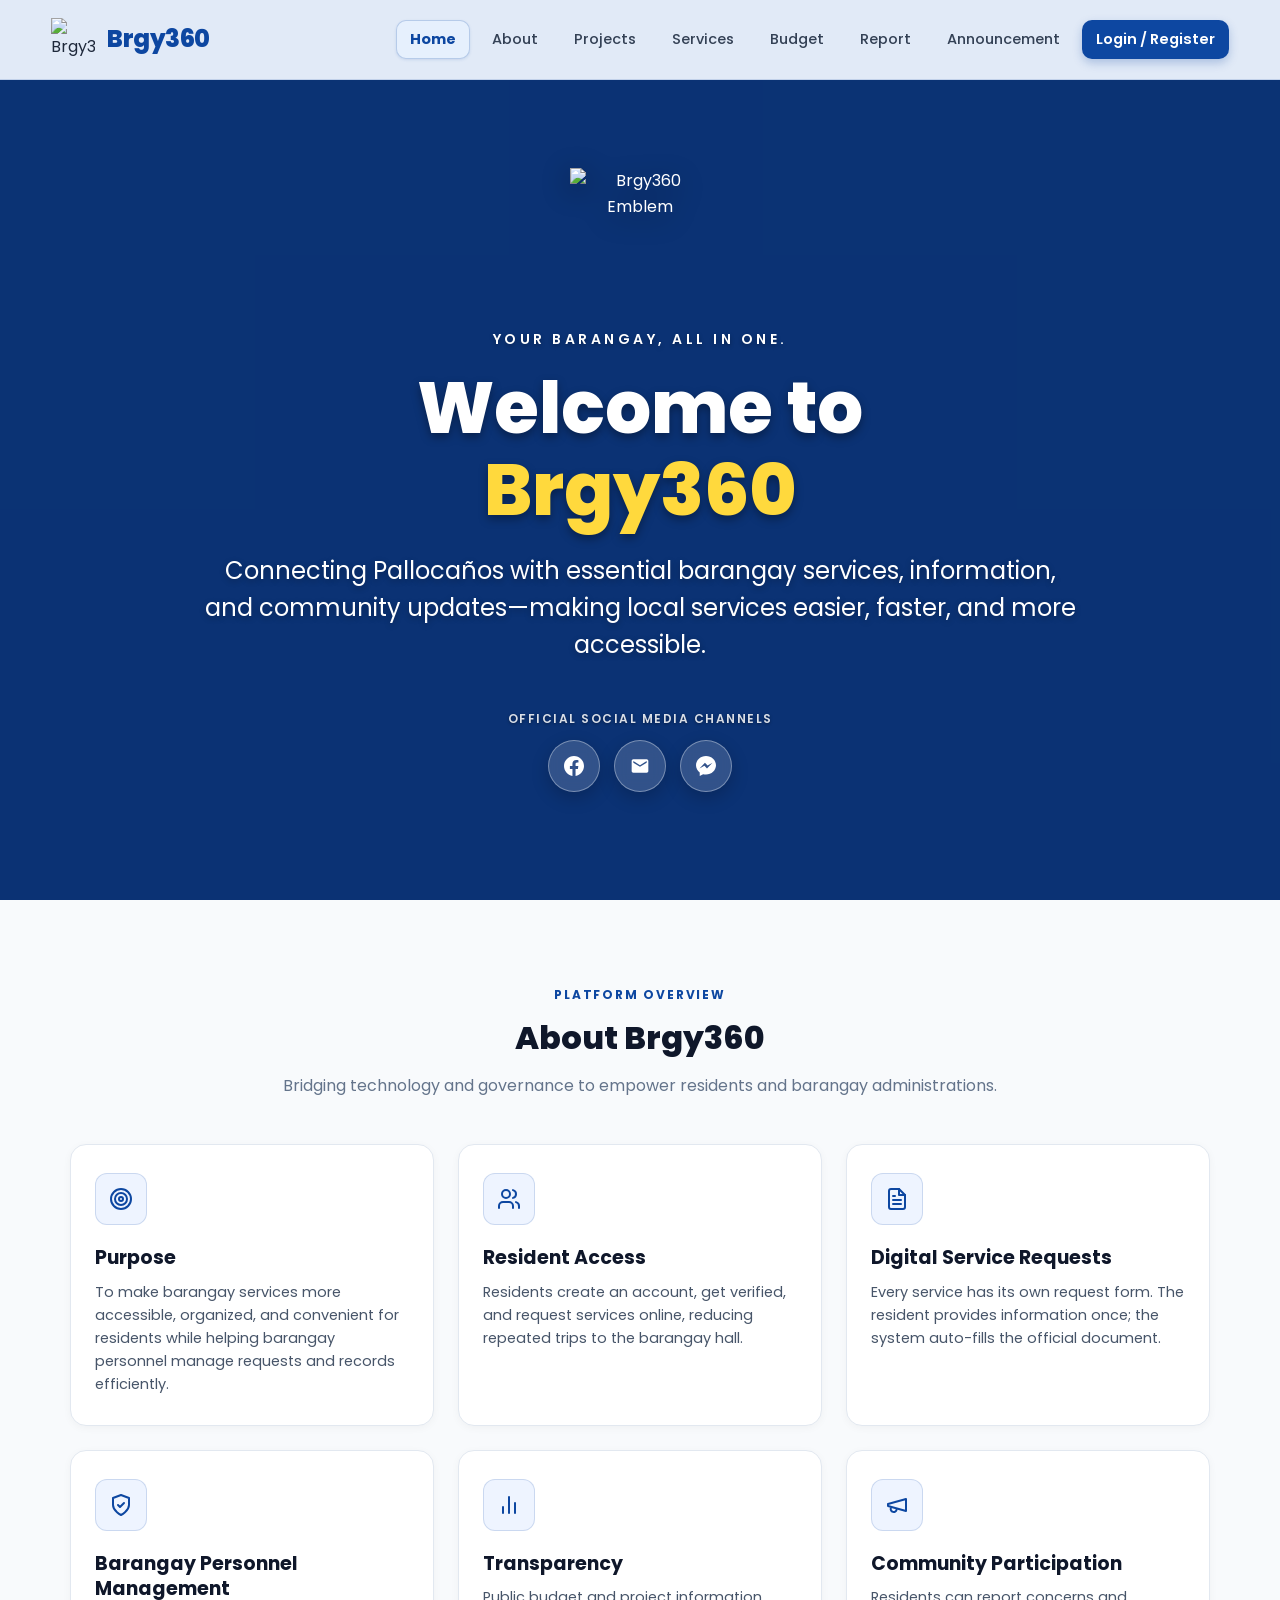
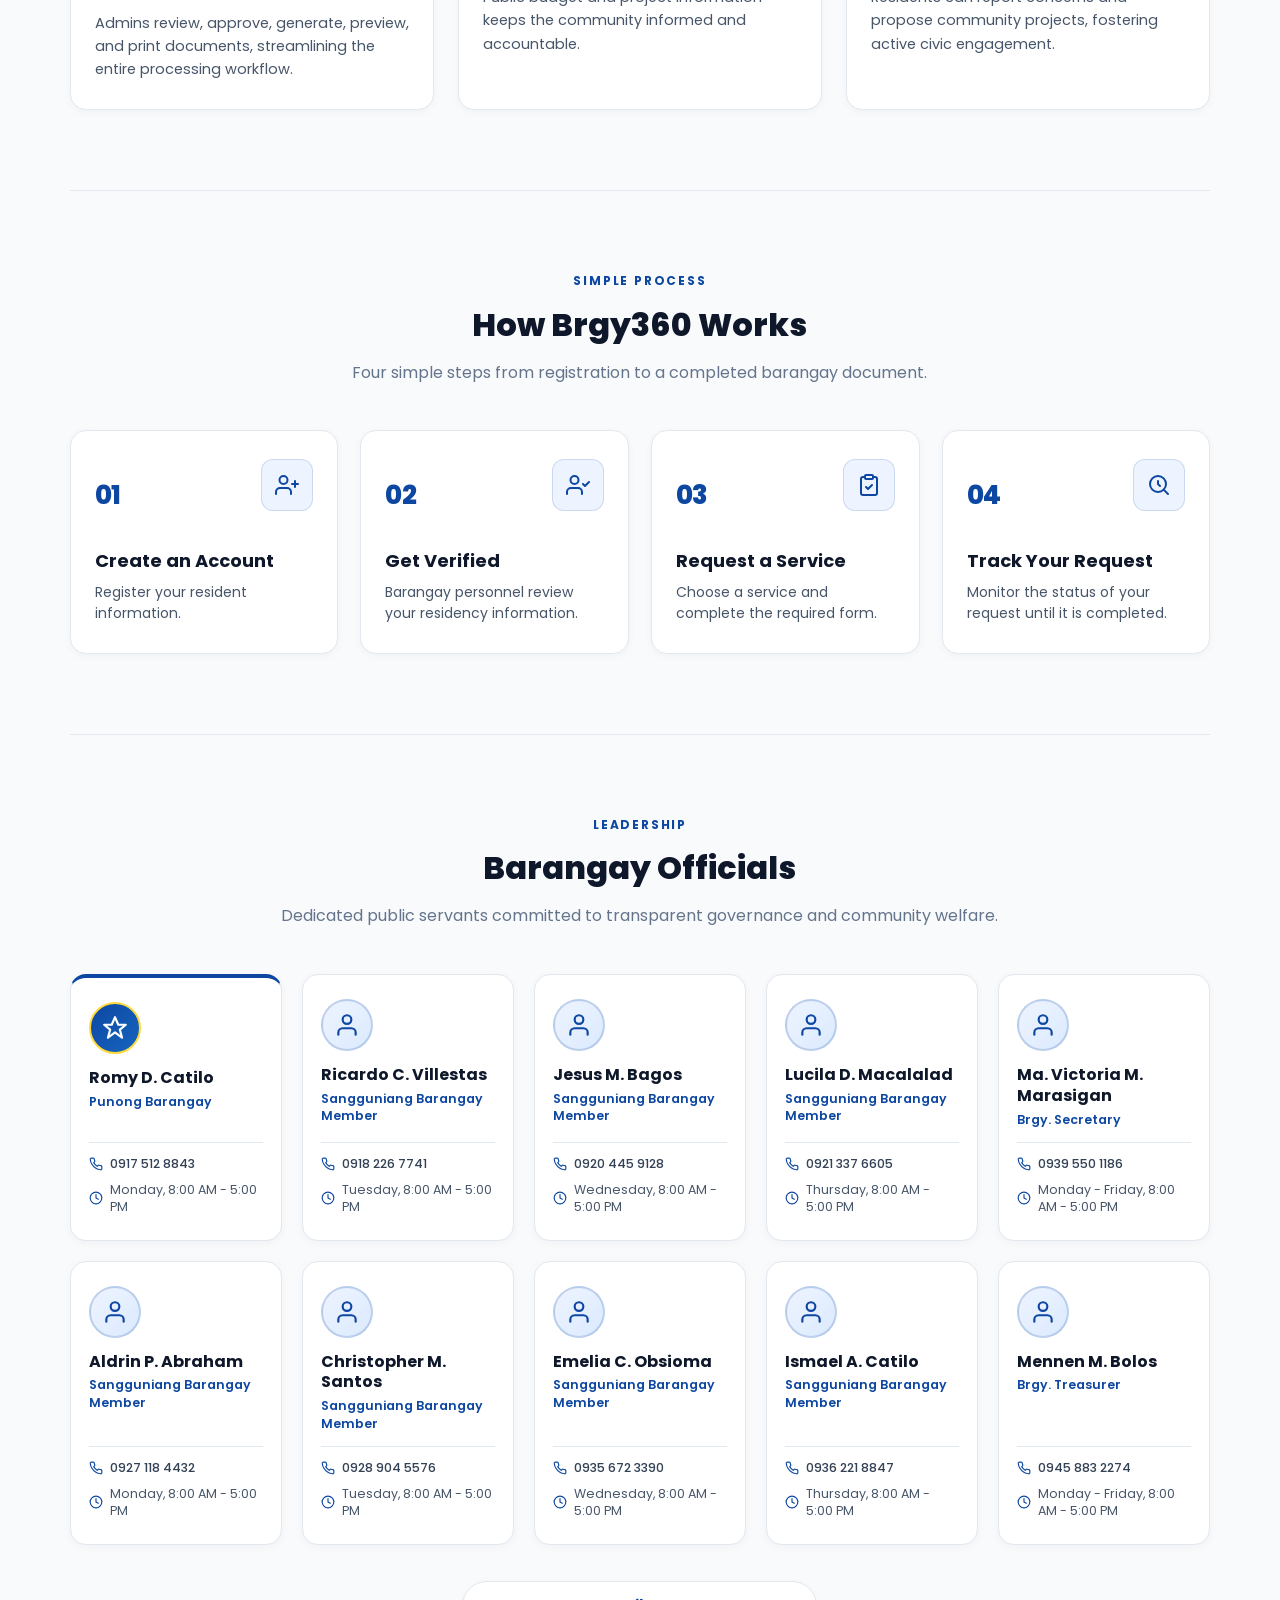
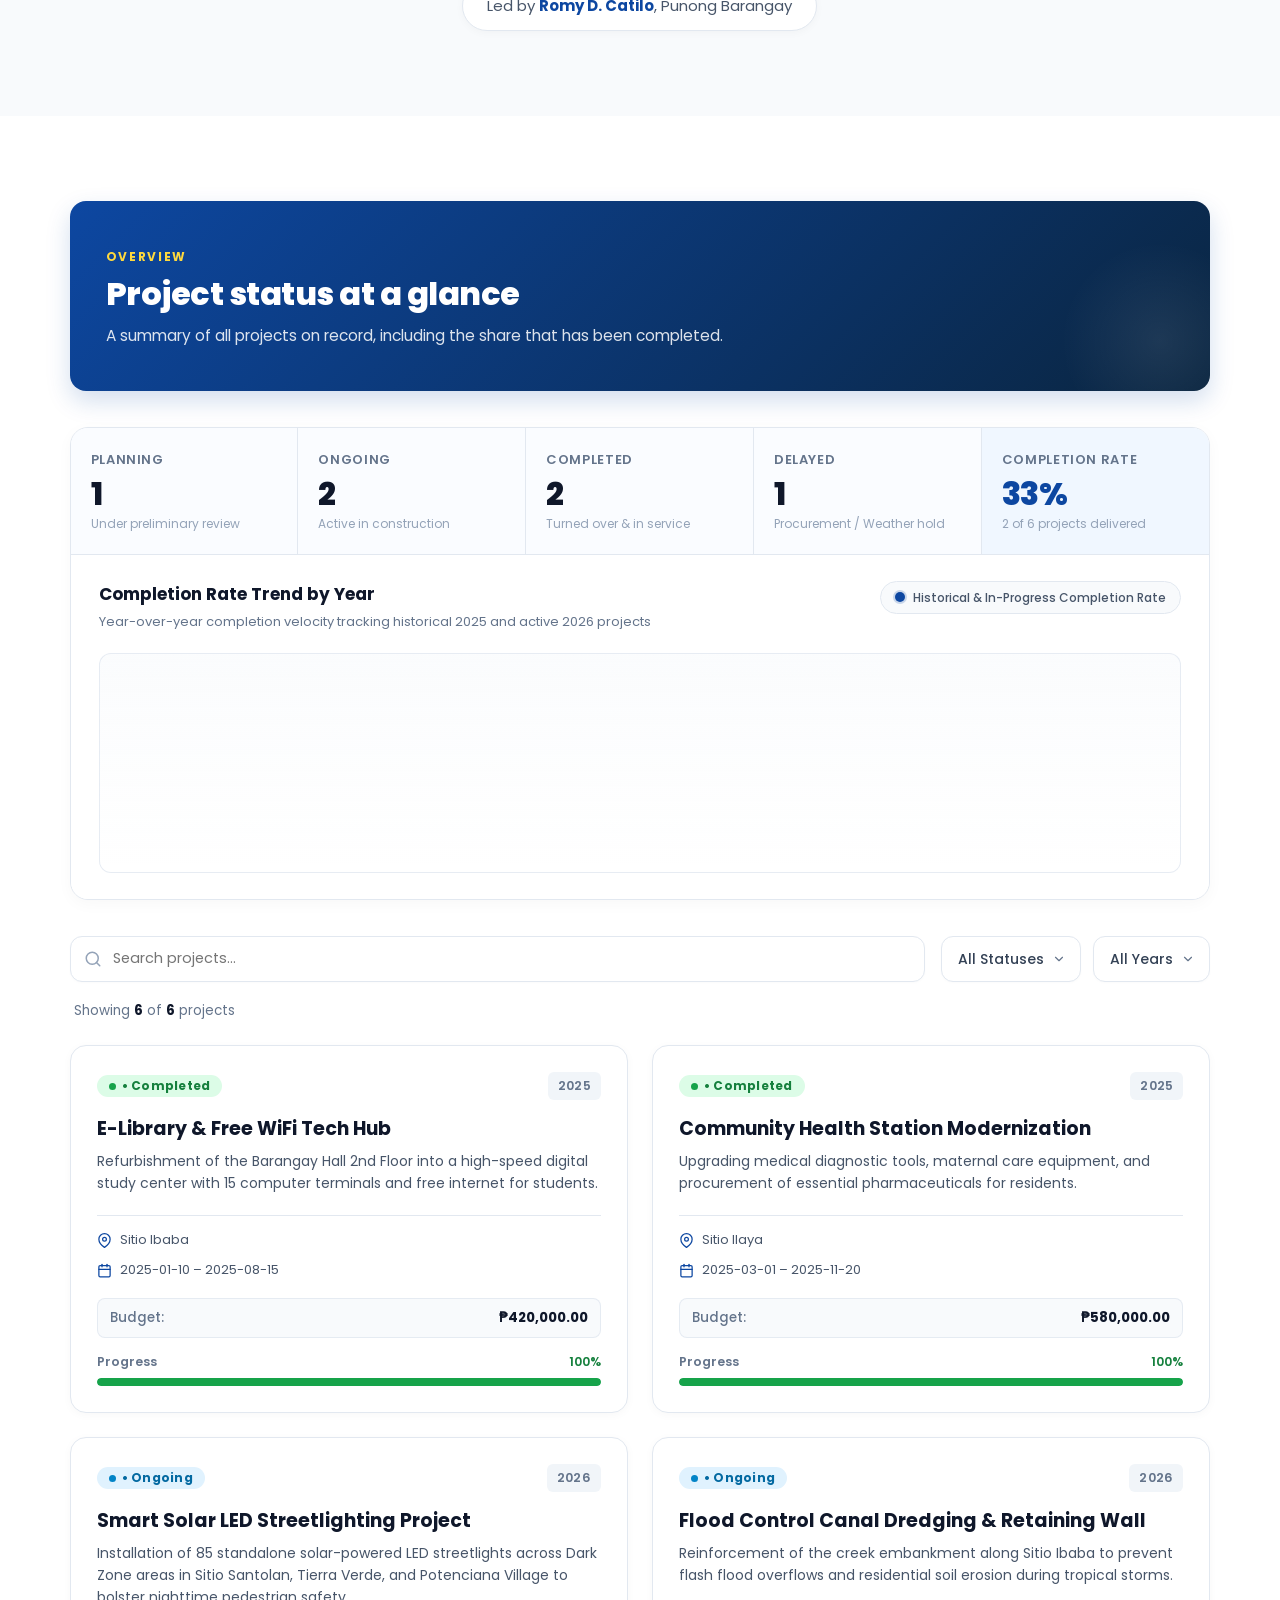
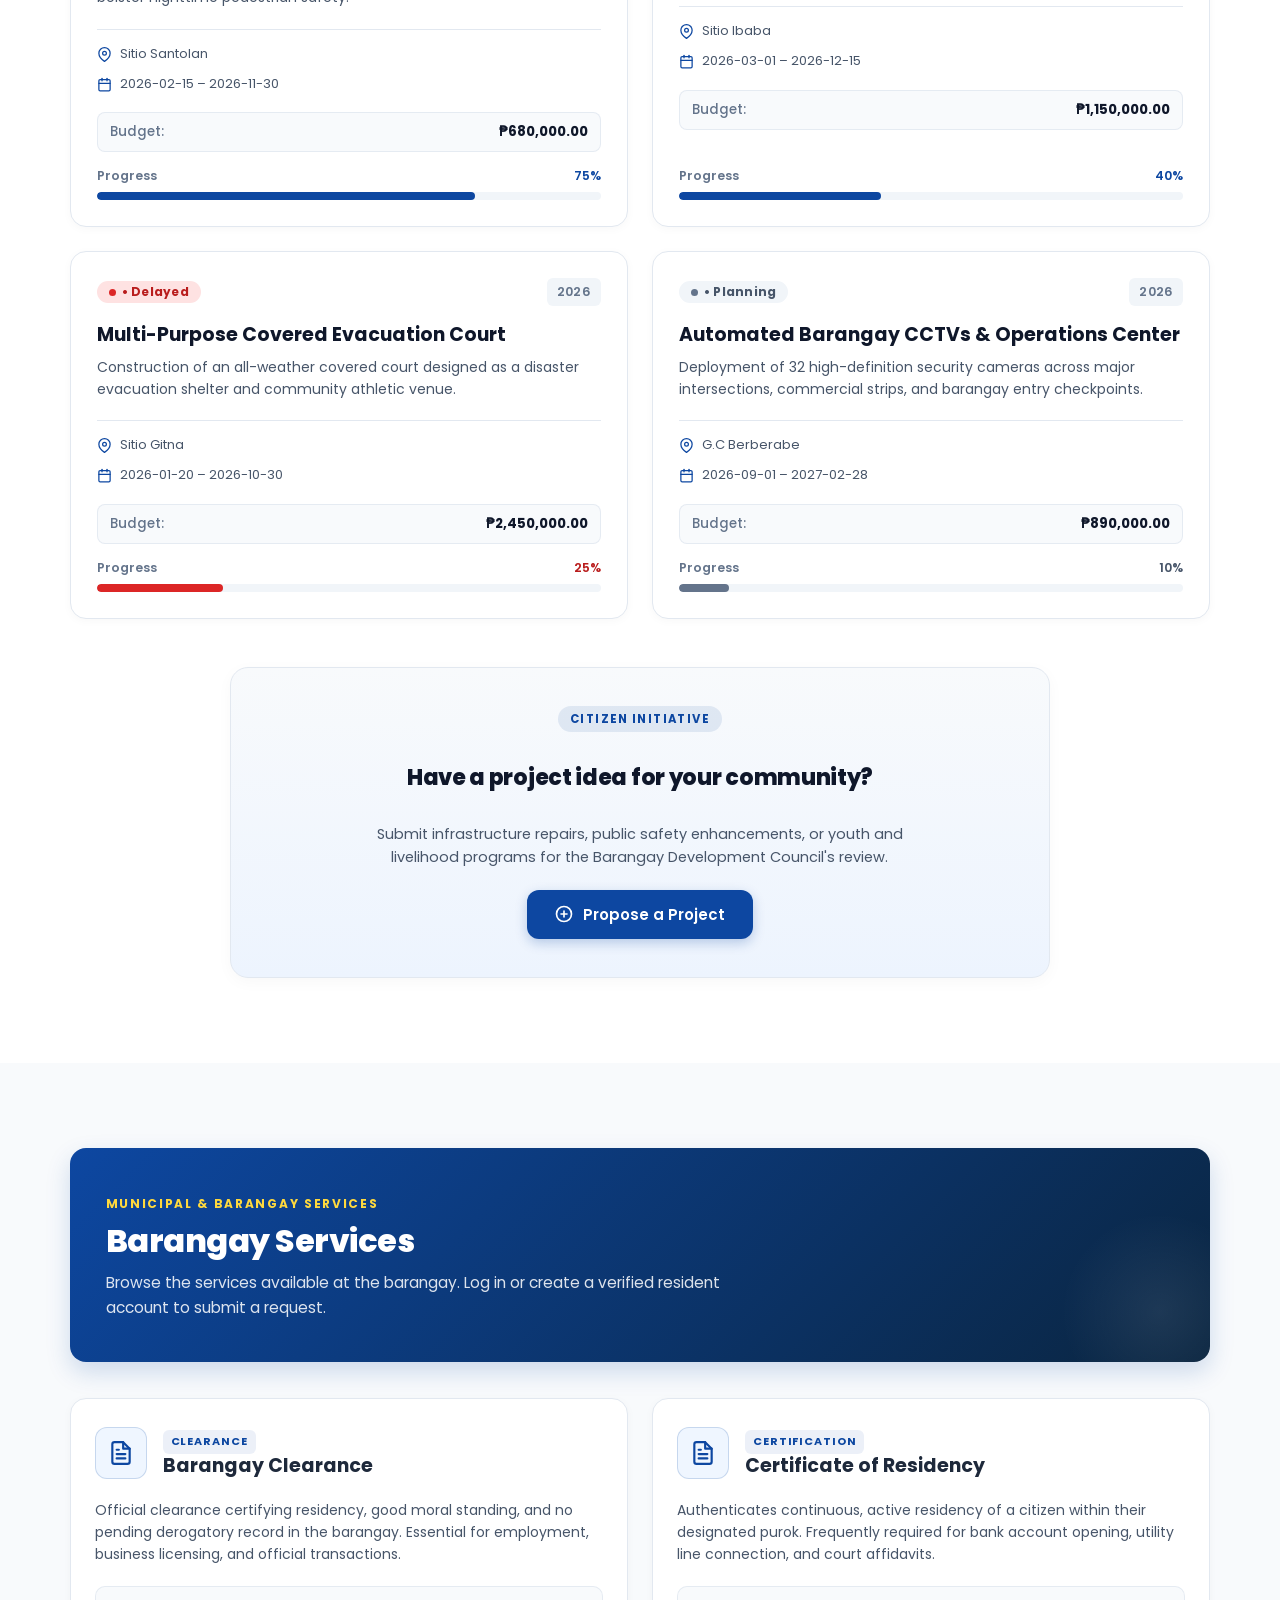
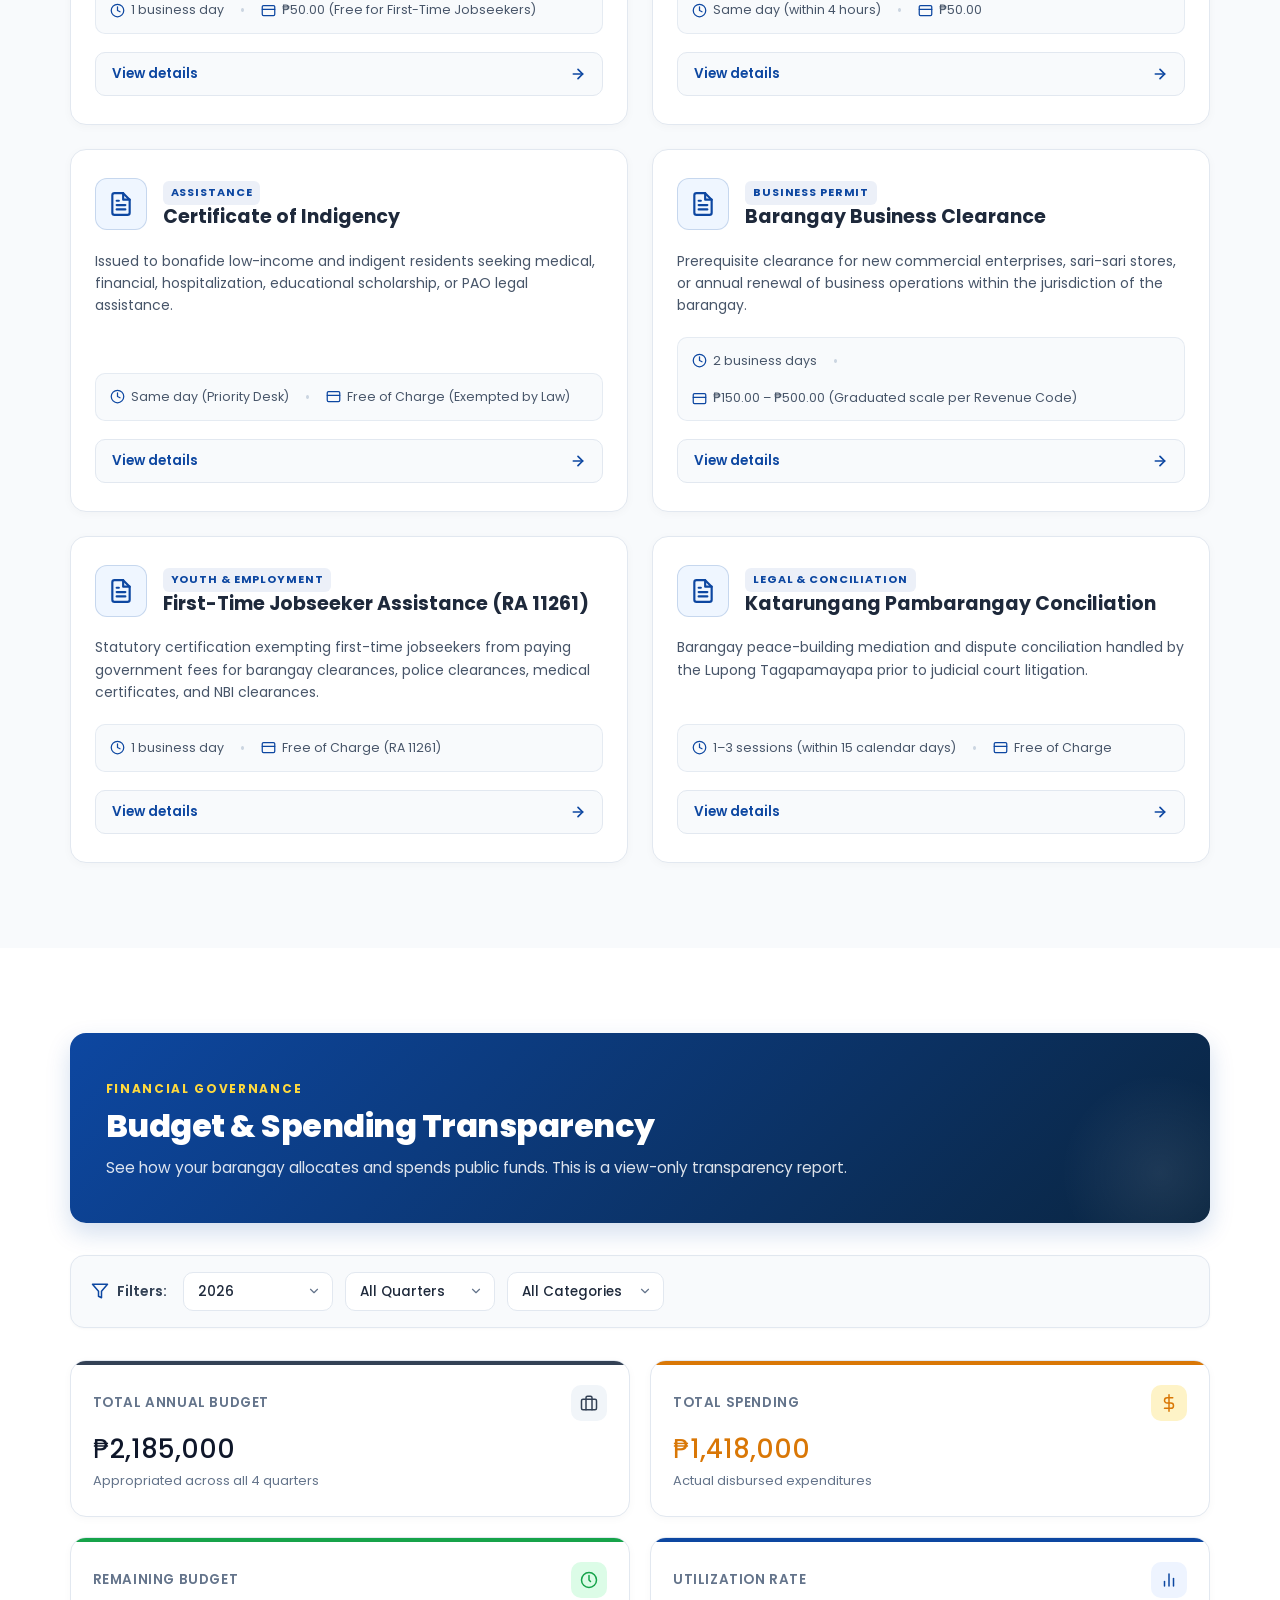
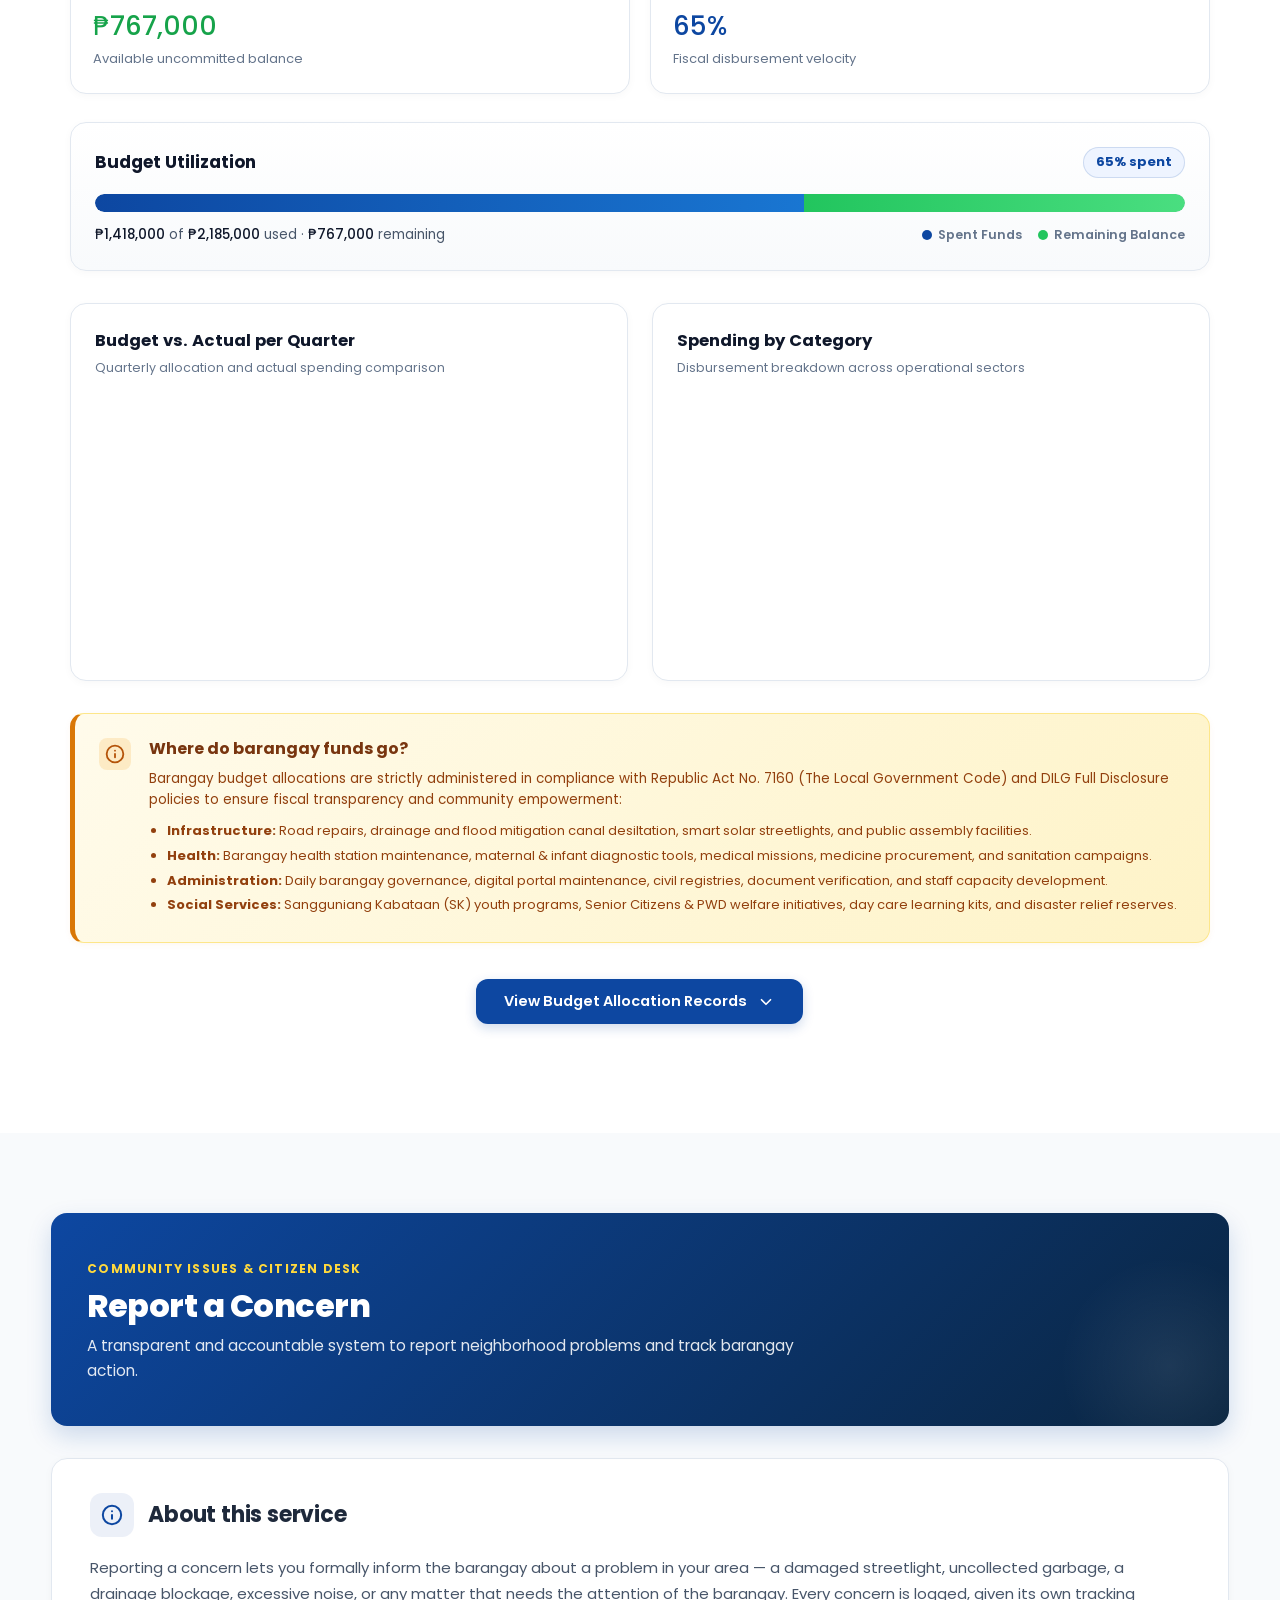
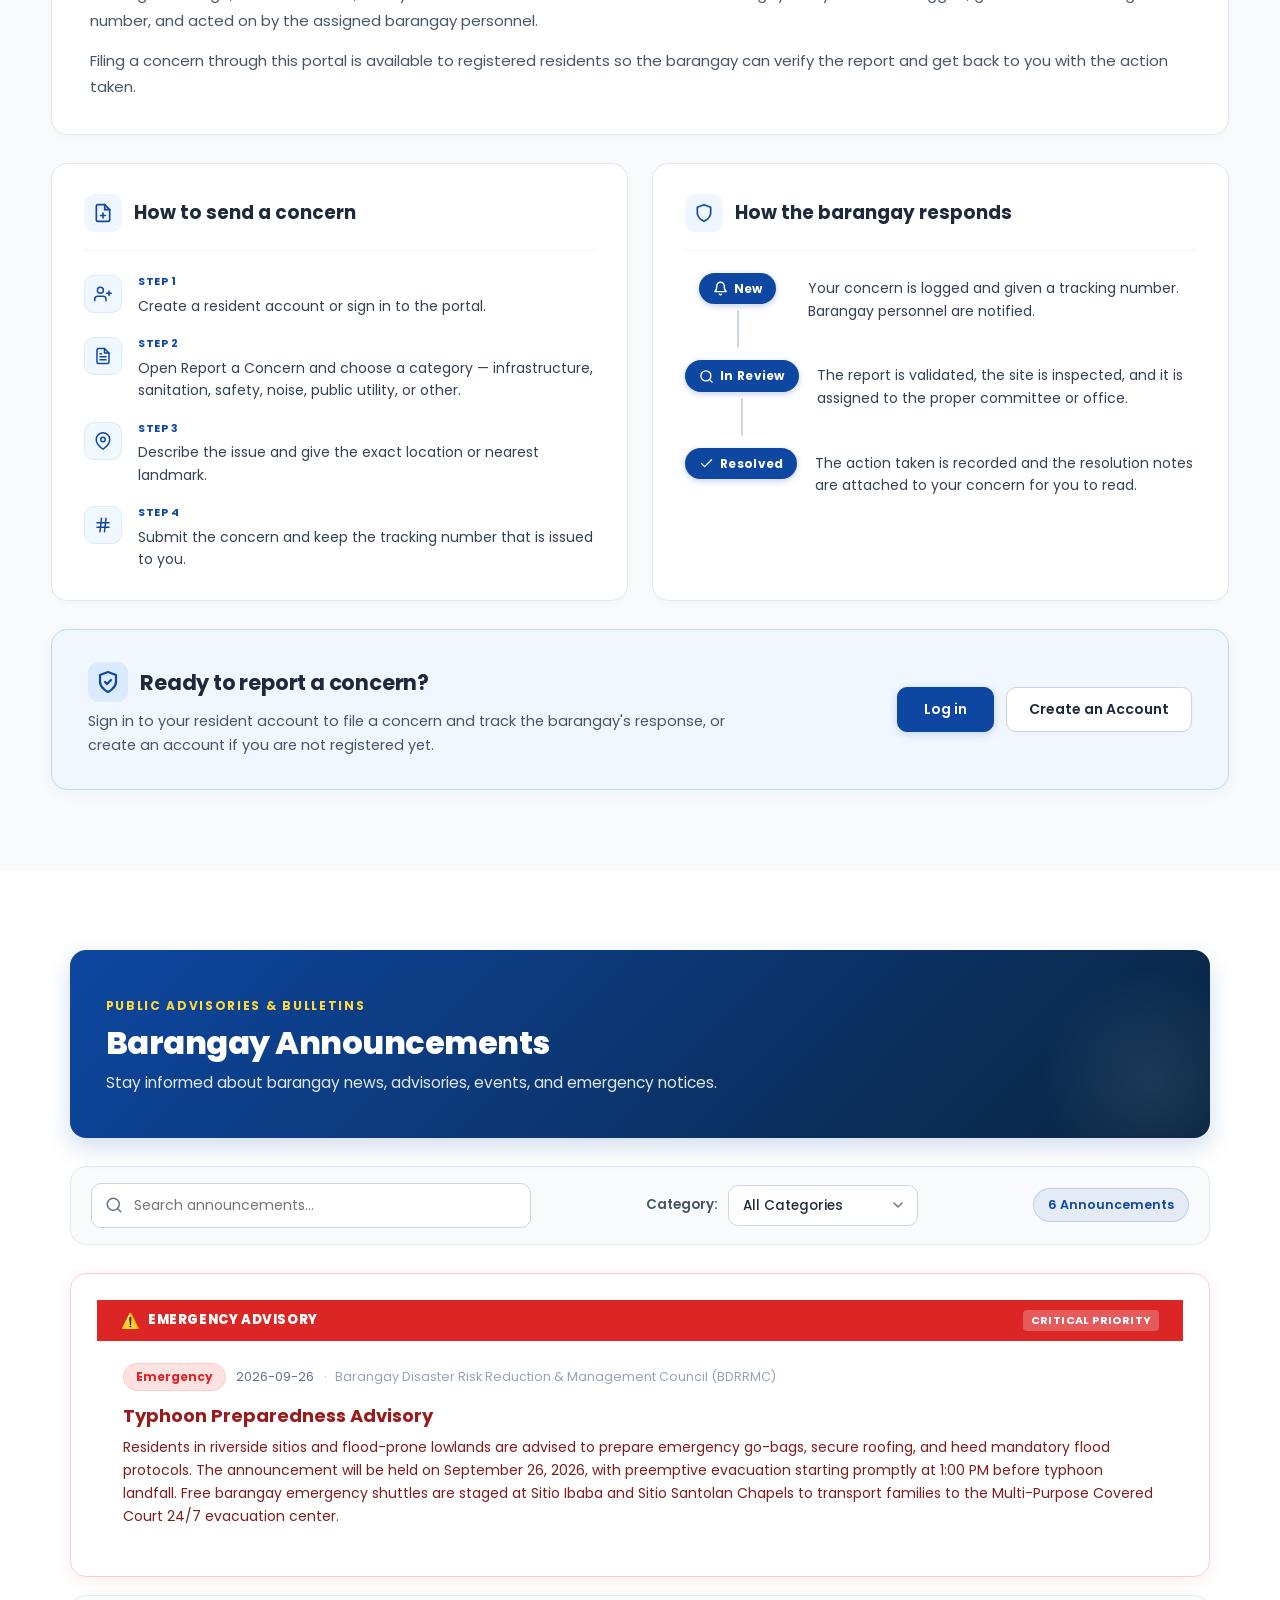
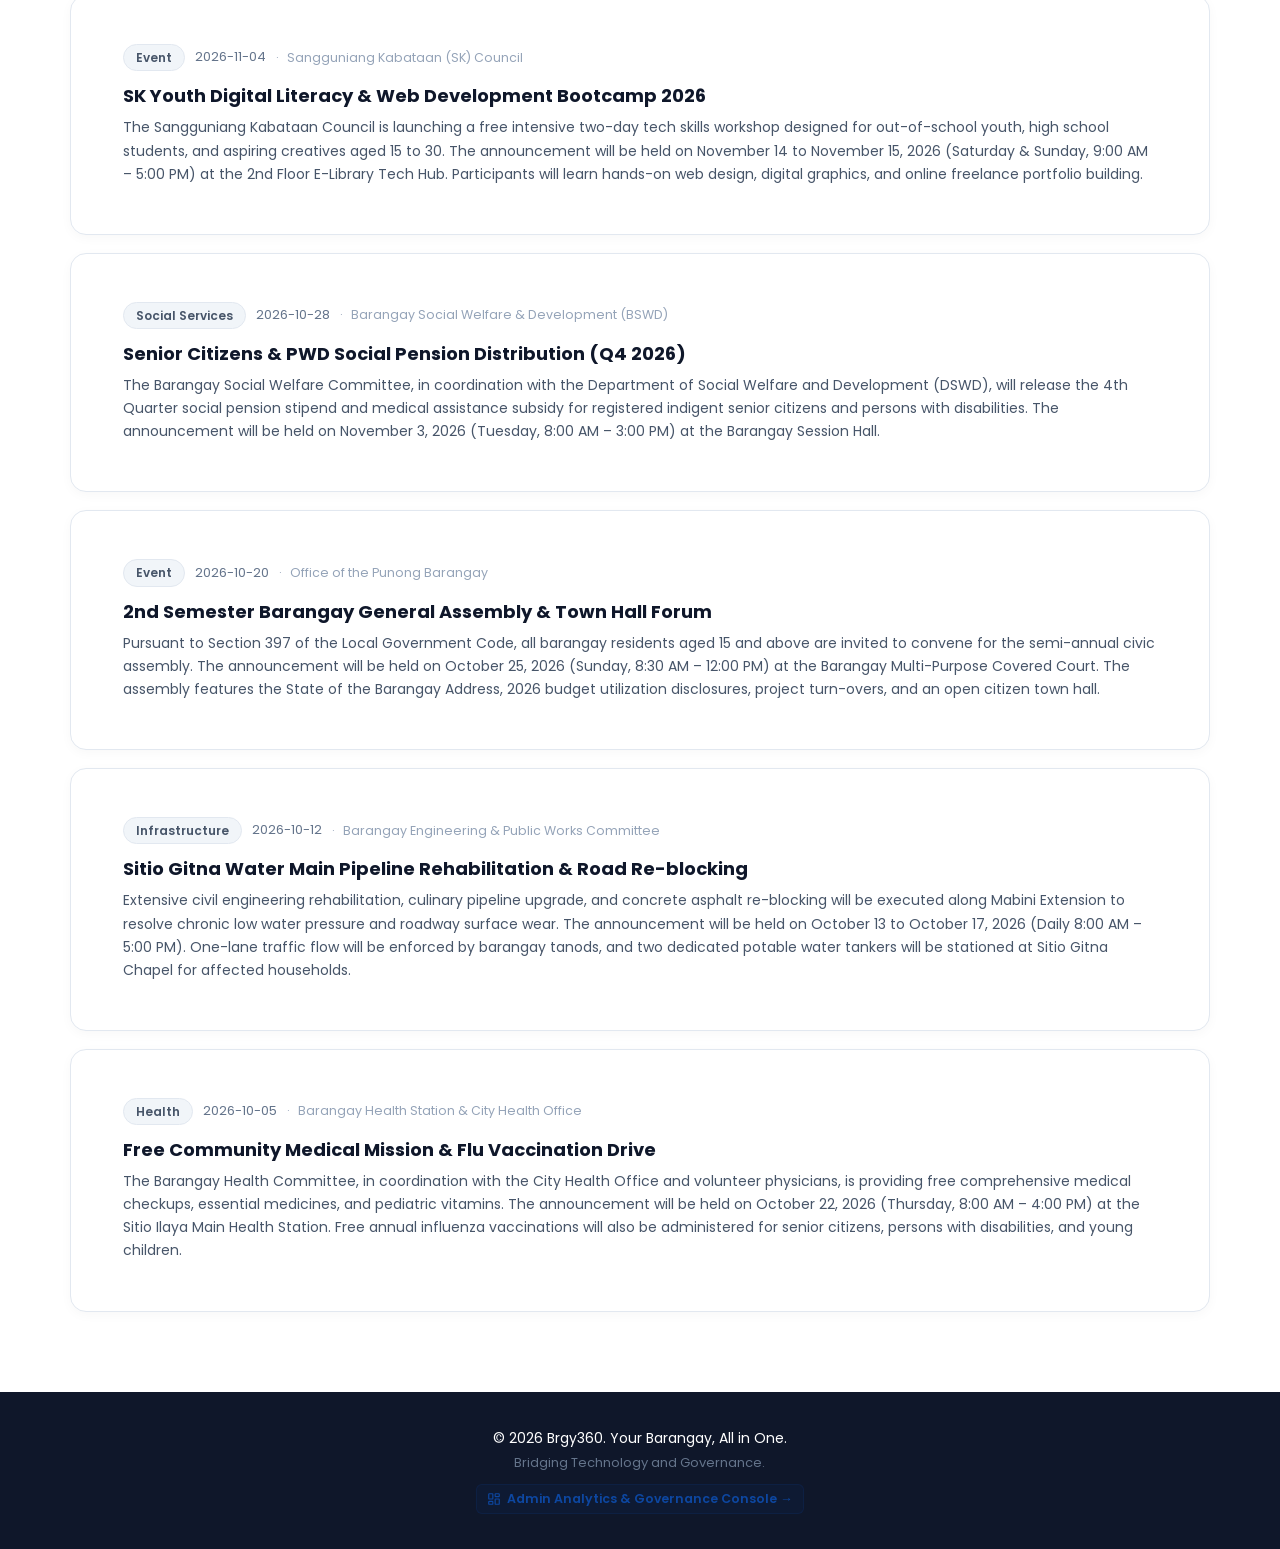
==== commit da57ba24: "refactor: standardize location nomenclature to sitios Update system data and UI to replace deprecate" ====
--- a/index.html
+++ b/index.html
@@ -729,7 +729,7 @@
                   <path d="M21 10c0 7-9 13-9 13s-9-6-9-13a9 9 0 0 1 18 0z"></path>
                   <circle cx="12" cy="10" r="3"></circle>
                 </svg>
-                <span>Barangay Hall, 2nd Floor</span>
+                <span>Sitio Ibaba</span>
               </li>
               <li class="detail-item">
                 <svg class="detail-icon" viewBox="0 0 24 24" fill="none" stroke="currentColor" stroke-width="2" stroke-linecap="round" stroke-linejoin="round" aria-hidden="true">
@@ -786,7 +786,7 @@
                   <path d="M21 10c0 7-9 13-9 13s-9-6-9-13a9 9 0 0 1 18 0z"></path>
                   <circle cx="12" cy="10" r="3"></circle>
                 </svg>
-                <span>Purok 1 Health Center</span>
+                <span>Sitio Ilaya</span>
               </li>
               <li class="detail-item">
                 <svg class="detail-icon" viewBox="0 0 24 24" fill="none" stroke="currentColor" stroke-width="2" stroke-linecap="round" stroke-linejoin="round" aria-hidden="true">
@@ -833,7 +833,7 @@
             <!-- Title & Description -->
             <div class="project-card-body">
               <h3 class="project-title">Smart Solar LED Streetlighting Project</h3>
-              <p class="project-desc">Installation of 85 standalone solar-powered LED streetlights across Dark Zone Puroks 3, 5, and 6 to bolster nighttime pedestrian safety.</p>
+              <p class="project-desc">Installation of 85 standalone solar-powered LED streetlights across Dark Zone areas in Sitio Santolan, Tierra Verde, and Potenciana Village to bolster nighttime pedestrian safety.</p>
             </div>
 
             <!-- Details: Location & Date Range -->
@@ -843,7 +843,7 @@
                   <path d="M21 10c0 7-9 13-9 13s-9-6-9-13a9 9 0 0 1 18 0z"></path>
                   <circle cx="12" cy="10" r="3"></circle>
                 </svg>
-                <span>Puroks 3, 5, & 6 Main Road</span>
+                <span>Sitio Santolan</span>
               </li>
               <li class="detail-item">
                 <svg class="detail-icon" viewBox="0 0 24 24" fill="none" stroke="currentColor" stroke-width="2" stroke-linecap="round" stroke-linejoin="round" aria-hidden="true">
@@ -890,7 +890,7 @@
             <!-- Title & Description -->
             <div class="project-card-body">
               <h3 class="project-title">Flood Control Canal Dredging & Retaining Wall</h3>
-              <p class="project-desc">Reinforcement of the creek embankment along Purok 2 to prevent flash flood overflows and residential soil erosion during tropical storms.</p>
+              <p class="project-desc">Reinforcement of the creek embankment along Sitio Ibaba to prevent flash flood overflows and residential soil erosion during tropical storms.</p>
             </div>
 
             <!-- Details: Location & Date Range -->
@@ -900,7 +900,7 @@
                   <path d="M21 10c0 7-9 13-9 13s-9-6-9-13a9 9 0 0 1 18 0z"></path>
                   <circle cx="12" cy="10" r="3"></circle>
                 </svg>
-                <span>Purok 2 Creek Embankment</span>
+                <span>Sitio Ibaba</span>
               </li>
               <li class="detail-item">
                 <svg class="detail-icon" viewBox="0 0 24 24" fill="none" stroke="currentColor" stroke-width="2" stroke-linecap="round" stroke-linejoin="round" aria-hidden="true">
@@ -957,7 +957,7 @@
                   <path d="M21 10c0 7-9 13-9 13s-9-6-9-13a9 9 0 0 1 18 0z"></path>
                   <circle cx="12" cy="10" r="3"></circle>
                 </svg>
-                <span>Purok 4 Central Grounds</span>
+                <span>Sitio Gitna</span>
               </li>
               <li class="detail-item">
                 <svg class="detail-icon" viewBox="0 0 24 24" fill="none" stroke="currentColor" stroke-width="2" stroke-linecap="round" stroke-linejoin="round" aria-hidden="true">
@@ -1014,7 +1014,7 @@
                   <path d="M21 10c0 7-9 13-9 13s-9-6-9-13a9 9 0 0 1 18 0z"></path>
                   <circle cx="12" cy="10" r="3"></circle>
                 </svg>
-                <span>Barangay Command Post</span>
+                <span>G.C Berberabe</span>
               </li>
               <li class="detail-item">
                 <svg class="detail-icon" viewBox="0 0 24 24" fill="none" stroke="currentColor" stroke-width="2" stroke-linecap="round" stroke-linejoin="round" aria-hidden="true">
@@ -1099,7 +1099,7 @@
           <!-- Project Name -->
           <div class="form-group span-2">
             <label for="modalProjectName">Project Name <span class="req-star">*</span></label>
-            <input type="text" id="modalProjectName" class="modal-input" placeholder="e.g. Purok 4 Drainage De-clogging & Safety Cover" required>
+            <input type="text" id="modalProjectName" class="modal-input" placeholder="e.g. Sitio Gitna Drainage De-clogging & Safety Cover" required>
             <span class="field-error" id="errorProjectName">Please provide a descriptive project name.</span>
           </div>
 
